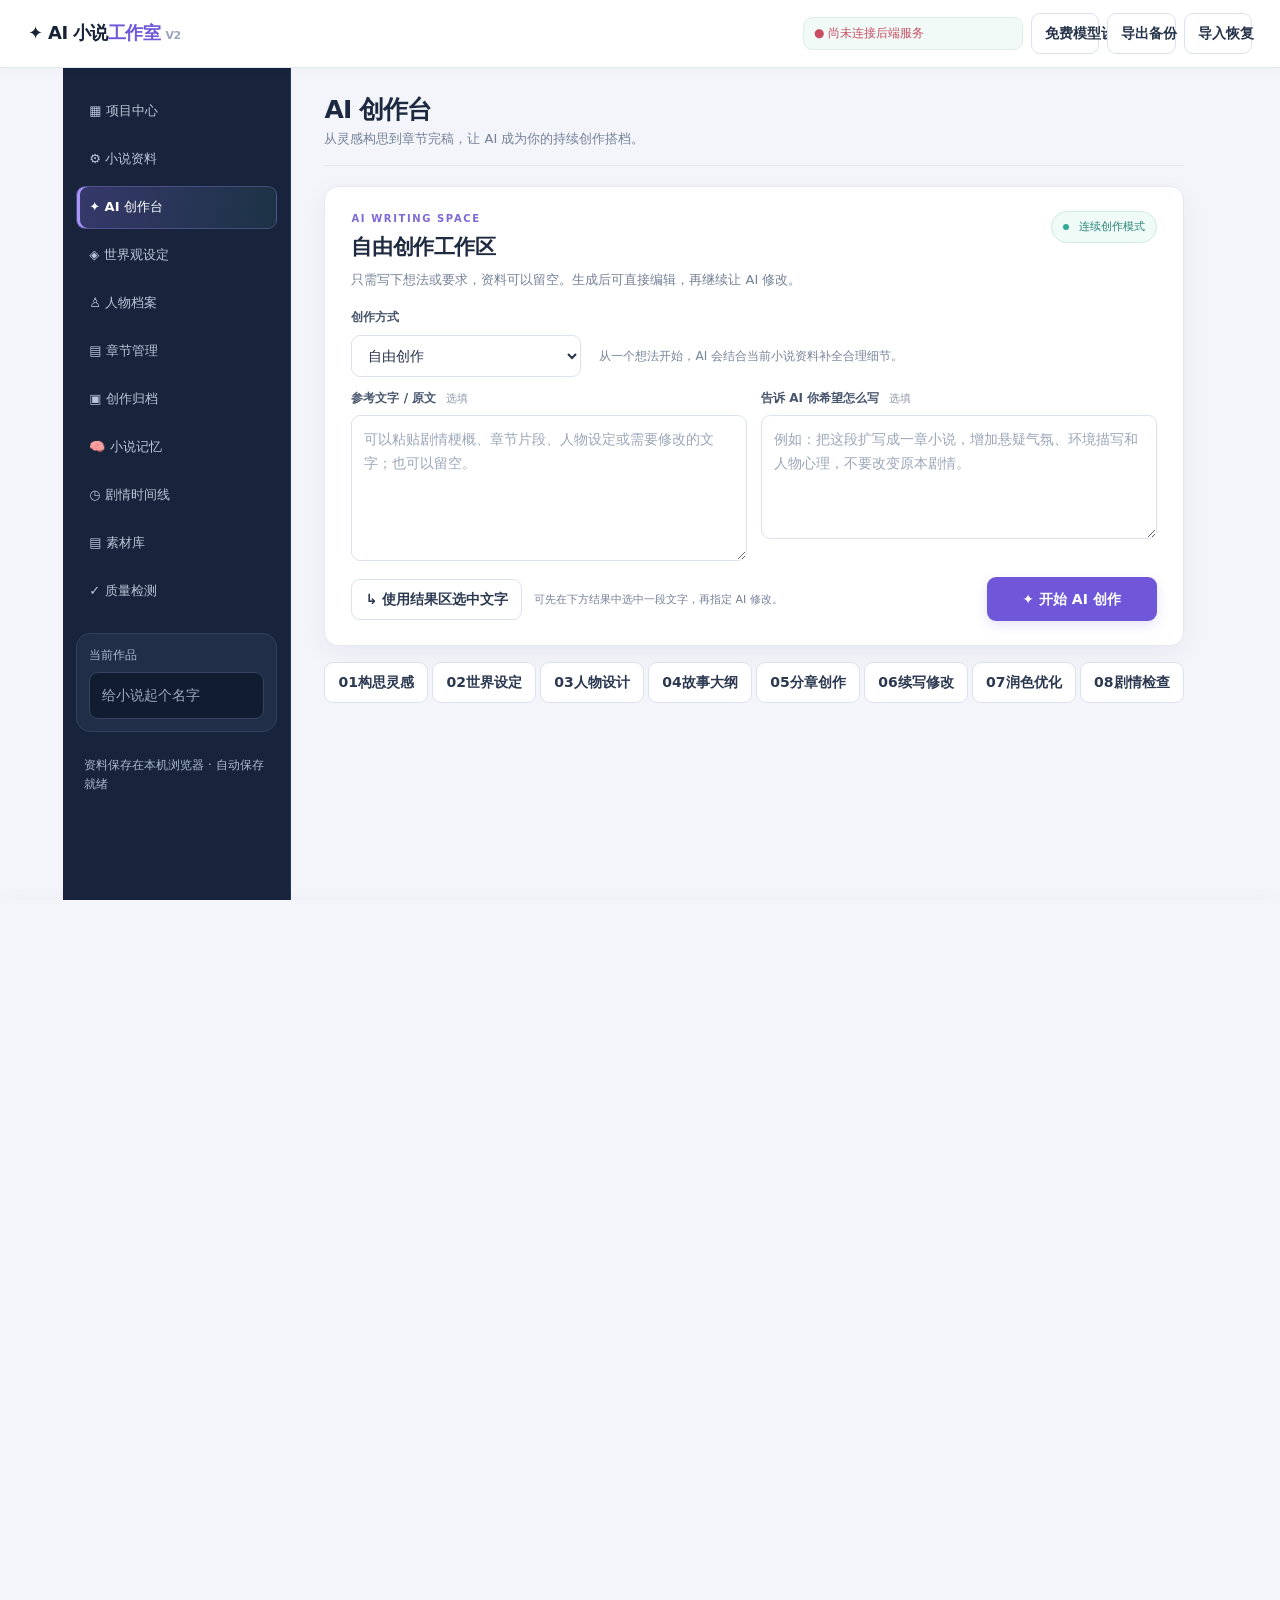
==== public/index.html @ 1f8d398a "Bind each sidebar item directly to its matching workspace page" ====
<!doctype html>
<html lang="zh-CN">
<head>
<meta charset="utf-8"><meta name="viewport" content="width=device-width,initial-scale=1">
<title>AI Novel Studio · 智能小说创作平台</title>
<style>
:root{--bg:#10131b;--panel:#191e29;--panel2:#202737;--line:#30394b;--text:#edf1f8;--muted:#9aa6ba;--accent:#9b8cff;--accent2:#6fcbba;--danger:#ff8f9b}
*{box-sizing:border-box}body{margin:0;background:var(--bg);color:var(--text);font:15px/1.6 system-ui,-apple-system,"Segoe UI",sans-serif}
button,input,textarea,select{font:inherit}button{cursor:pointer;border:1px solid var(--line);background:var(--panel2);color:var(--text);padding:9px 13px;border-radius:10px}button.primary{background:var(--accent);color:#151323;border:0;font-weight:700}button:disabled{opacity:.5;cursor:wait}
header{height:68px;display:flex;align-items:center;justify-content:space-between;padding:0 24px;border-bottom:1px solid var(--line);background:#141923;position:sticky;top:0;z-index:5}
.brand{font-weight:800;font-size:18px}.brand span{color:var(--accent)}.status{font-size:12px;color:var(--muted)}
.layout{display:grid;grid-template-columns:220px 1fr;min-height:calc(100vh - 68px)}aside{border-right:1px solid var(--line);padding:18px 12px;background:#141923}
.nav{display:flex;flex-direction:column;gap:6px}.nav button{text-align:left;background:transparent;border-color:transparent;color:var(--muted)}.nav button.active,.nav button:hover{background:var(--panel2);color:var(--text);border-color:var(--line)}
main{padding:26px;max-width:none;width:100%;margin:0}.topline{display:flex;justify-content:space-between;align-items:center;gap:14px;margin-bottom:20px}h1{font-size:25px;margin:0 0 4px}h2{font-size:17px;margin:0 0 12px}.muted{color:var(--muted)}.grid{display:grid;grid-template-columns:minmax(0,.88fr) minmax(0,1.12fr);gap:16px}.panel{background:var(--panel);border:1px solid var(--line);border-radius:16px;padding:18px;margin-bottom:16px}.field{display:flex;flex-direction:column;gap:6px;margin:10px 0}.field label{font-size:13px;color:var(--muted)}input,textarea,select{width:100%;background:#111722;border:1px solid var(--line);border-radius:10px;color:var(--text);padding:11px;outline:none}textarea{min-height:120px;resize:vertical}input:focus,textarea:focus,select:focus{border-color:var(--accent)}.picker{position:relative}.picker-trigger{width:100%;text-align:left;min-height:44px;background:#111722;border:1px solid var(--line);color:var(--text);padding:10px 12px;border-radius:10px}.picker-trigger:hover,.picker.open .picker-trigger{border-color:var(--accent)}.picker-value{display:block;white-space:nowrap;overflow:hidden;text-overflow:ellipsis;color:var(--text)}.picker-placeholder{color:#77839a}.picker-popover{position:absolute;left:0;right:0;top:calc(100% + 7px);z-index:30;background:#171d29;border:1px solid #46506a;border-radius:12px;box-shadow:0 18px 45px rgba(0,0,0,.45);padding:12px;display:none}.picker.open .picker-popover{display:block}.picker-search{margin-bottom:9px}.picker-options{max-height:220px;overflow:auto;display:grid;grid-template-columns:repeat(2,minmax(0,1fr));gap:6px}.picker-option{display:flex;align-items:center;gap:7px;padding:8px 9px;border:1px solid transparent;border-radius:8px;background:#111722;color:var(--text);cursor:pointer;font-size:13px}.picker-option:hover{border-color:var(--line);background:#202737}.picker-option input{width:auto;flex:0 0 auto;padding:0}.picker-custom{display:flex;gap:7px;margin-top:9px}.picker-custom input{min-width:0}.picker-actions{display:flex;justify-content:space-between;gap:8px;margin-top:10px}.picker-actions button{flex:1}.picker-single-note{font-size:12px;color:var(--muted);margin-top:7px}.picker-textarea{min-height:160px!important;resize:vertical}.picker-popover textarea,.picker-popover input{background:#111722}.picker.required .picker-trigger{border-color:#4b425e}@media(max-width:650px){.picker-options{grid-template-columns:1fr}}
.studio-reference{padding:13px 16px}.studio-reference h2{font-size:15px}.studio-reference .actions button{font-size:12px;padding:7px 10px}.workflow-wrap{background:linear-gradient(135deg,#1b2231,#191e29);border:1px solid var(--line);border-radius:14px;padding:13px 14px;margin:0 0 16px}.workflow-heading{display:flex;align-items:center;gap:12px;margin-bottom:10px;font-size:13px}.workflow-steps{display:grid;grid-template-columns:repeat(8,minmax(0,1fr));gap:7px}.workflow-steps button{min-width:0;display:flex;flex-direction:column;align-items:flex-start;gap:3px;text-align:left;padding:9px 10px;background:#111722;border-color:var(--line);font-size:12px}.workflow-steps button b{font-size:11px;color:var(--accent2)}.workflow-steps button span{white-space:nowrap}.workflow-steps button:hover,.workflow-steps button.active{border-color:var(--accent);background:#29253d}.workflow-steps button.active b{color:var(--accent)}@media(max-width:1050px){.workflow-steps{grid-template-columns:repeat(4,minmax(0,1fr))}}@media(max-width:520px){.workflow-steps{grid-template-columns:repeat(2,minmax(0,1fr))}.workflow-heading{align-items:flex-start;flex-direction:column;gap:2px}}.actions{display:flex;flex-wrap:wrap;gap:8px}.taskgrid{display:grid;grid-template-columns:repeat(4,minmax(0,1fr));gap:9px}.task{padding:13px;text-align:left;min-height:72px}.task strong{display:block}.task small{color:var(--muted)}.output{white-space:pre-wrap;min-height:620px;max-height:76vh;overflow:auto;background:#111722;border:1px solid var(--line);border-radius:12px;padding:16px;line-height:1.85}
.item{padding:12px;border:1px solid var(--line);border-radius:10px;margin:8px 0;background:#151b26}.item strong{display:block}.character-form{display:grid;grid-template-columns:repeat(2,minmax(0,1fr));gap:10px}.character-form .field{margin:4px 0}.character-form .wide{grid-column:1/-1}.character-actions{display:flex;gap:8px;flex-wrap:wrap;margin-top:12px}@media(max-width:650px){.character-form{grid-template-columns:1fr}.character-form .wide{grid-column:auto}}.row{display:flex;gap:10px;align-items:center}.row>*{flex:1}.hidden{display:none!important}.notice{padding:10px 12px;border-radius:10px;background:#28253a;color:#d8d1ff;font-size:13px}.error{color:var(--danger)}.chapter{min-height:300px}.collection-grid{display:grid;grid-template-columns:repeat(auto-fill,minmax(220px,1fr));gap:10px}.collection-card{cursor:pointer;transition:.15s}.collection-card:hover{border-color:var(--accent);transform:translateY(-1px)}.collection-card .card-title{font-weight:700;margin-bottom:5px}.collection-card .card-preview{color:var(--muted);font-size:12px;white-space:pre-wrap;max-height:70px;overflow:hidden}.card-actions{display:flex;gap:6px;margin-top:9px;flex-wrap:wrap}.modal-backdrop{position:fixed;inset:0;background:rgba(4,7,12,.72);display:flex;align-items:center;justify-content:center;z-index:100;padding:20px}.modal{width:min(760px,100%);max-height:90vh;overflow:auto;background:#171d29;border:1px solid #46506a;border-radius:14px;padding:18px;box-shadow:0 24px 80px rgba(0,0,0,.55)}
@media(max-width:1100px){.grid{grid-template-columns:1fr}}
@media(max-width:850px){.layout{grid-template-columns:1fr}aside{border-right:0;border-bottom:1px solid var(--line);padding:8px}.nav{flex-direction:row;overflow:auto}.nav button{white-space:nowrap}main{padding:16px}.taskgrid{grid-template-columns:repeat(2,1fr)}.grid{grid-template-columns:1fr}header{padding:0 14px}}

/* AI 创作台表单优化：核心输入常驻，选项弹出，层次更清晰 */
.task-core-field{margin:14px 0 16px}.task-core-field label{font-size:13px;color:#d5dced;font-weight:650}.task-core-field textarea{min-height:132px;line-height:1.7}.task-core-field:first-child textarea{min-height:150px}.task-core-field input{min-height:44px}.task-field-optional{color:var(--muted);font-weight:400}.task-fields-heading{font-size:13px;color:var(--muted);font-weight:650;margin:16px 0 6px;padding-top:12px;border-top:1px solid var(--line)}.custom-prompt-toggle{background:transparent;border:1px dashed #59627a;color:#c9c2ff;padding:8px 11px}.custom-prompt-wrap{margin-top:8px}.custom-prompt-wrap textarea{min-height:100px}.studio-progress{min-height:24px;margin:12px 0 0;font-size:13px}.studio-progress[data-state="error"]{color:var(--danger)}.studio-progress[data-state="success"]{color:var(--accent2)}.studio-progress[data-state="running"]{color:#d7cfff}
@media(min-width:1101px){.grid:has(#taskFields){grid-template-columns:minmax(340px,.92fr) minmax(0,1.08fr)}}

/* 窄窗口适配：避免横向溢出，保证导航、弹层和操作按钮可用 */
html,body{max-width:100%;overflow-x:hidden}
body{min-width:0}
img,video,canvas,svg{max-width:100%}
input,textarea,select,button{max-width:100%;min-width:0}
main,.layout,aside,.panel,.grid,.row,.field,.taskgrid,.workflow-wrap,.studio-reference{min-width:0;max-width:100%}
.workflow-steps button,.task,.nav button{min-width:0;max-width:100%}
.workflow-steps button span{white-space:normal;overflow-wrap:anywhere}
.output,.item,.collection-card,.notice,.muted,.panel{overflow-wrap:anywhere;word-break:break-word}
.picker-popover{max-width:calc(100vw - 24px);max-height:min(72dvh,560px);overflow-y:auto;overscroll-behavior:contain}
.picker-option,.picker-option span{min-width:0;overflow-wrap:anywhere;white-space:normal}
.picker-actions{position:sticky;bottom:-12px;z-index:2;background:#171d29;padding:10px 0 2px}
.modal-backdrop{padding:clamp(8px,2vw,20px);overflow-y:auto}
.modal{width:min(760px,calc(100vw - 16px));max-width:100%;max-height:calc(100dvh - 16px);overflow:auto;overscroll-behavior:contain}
.modal button{white-space:normal;overflow-wrap:anywhere}
.actions{min-width:0;flex-wrap:wrap}
.actions button{flex:0 1 auto;min-width:0;white-space:normal;overflow-wrap:anywhere}
#generateBtn,#clearPrompt{flex:1 1 140px}
@media(max-width:850px){
  header{height:auto;min-height:60px;padding:10px 12px;gap:8px;flex-wrap:wrap}
  header>.row{max-width:100%!important;width:100%;flex:1 1 100%;flex-wrap:wrap}
  .layout{grid-template-columns:minmax(0,1fr);min-height:0}
  aside{width:100%;padding:8px;border-right:0;border-bottom:1px solid var(--line)}
  .nav{width:100%;display:flex;flex-direction:row;flex-wrap:nowrap;overflow-x:auto;overflow-y:hidden;gap:6px;padding-bottom:5px;scrollbar-width:thin;-webkit-overflow-scrolling:touch}
  .nav button{flex:0 0 auto;white-space:nowrap}
  aside>.panel{margin-top:8px!important}
  main{width:100%;padding:clamp(10px,3vw,16px)}
  .grid{grid-template-columns:minmax(0,1fr)!important}
  .taskgrid{grid-template-columns:minmax(0,1fr)}
  .workflow-steps{grid-template-columns:repeat(2,minmax(0,1fr))}
  .character-form{grid-template-columns:minmax(0,1fr)}
  .character-form .wide{grid-column:auto}
  .row{flex-wrap:wrap}
  .row>*{flex:1 1 100%;min-width:0}
  .topline{align-items:flex-start;flex-wrap:wrap}
  .output{min-height:260px!important;max-height:55dvh!important}
  .studio-reference .row>*{flex:1 1 100%}
}
@media(max-width:520px){
  .brand{font-size:16px}
  .status{flex:1 1 100%;white-space:normal}
  h1{font-size:21px}
  .panel{padding:13px;border-radius:13px}
  .workflow-steps{grid-template-columns:minmax(0,1fr)}
  .workflow-heading{align-items:flex-start;flex-direction:column;gap:3px}
  .picker-options{grid-template-columns:minmax(0,1fr)}
  .picker.open .picker-popover{position:fixed;left:12px;right:12px;top:50%;bottom:auto;transform:translateY(-50%);width:auto;max-width:520px;max-height:78dvh;margin:0 auto;overflow-y:auto;z-index:120}
  .picker-actions{position:sticky;bottom:-12px}
  .actions{display:grid;grid-template-columns:repeat(2,minmax(0,1fr))}
  .actions button{width:100%;min-height:42px}
  #generateBtn,#clearPrompt{grid-column:span 1;min-width:0}
  .modal-backdrop{align-items:flex-start}
  .modal{padding:13px}
}
@media(max-width:360px){
  .actions{grid-template-columns:minmax(0,1fr)}
  #generateBtn,#clearPrompt{grid-column:auto}
  .workflow-steps{grid-template-columns:minmax(0,1fr)}
}


/* 本轮升级：窄屏导航、上下文选择、版本与备份 */
.mobile-nav-toggle{display:none;width:100%;text-align:left;margin-bottom:8px}
.task-entry-heading{display:flex;align-items:center;justify-content:space-between;gap:10px}.task-entry-heading h2{margin:0}.task-step{display:block;color:var(--accent2)!important;font-size:11px;margin-bottom:3px}.task{display:flex;flex-direction:column;align-items:flex-start;justify-content:center;gap:3px}.task strong{font-size:14px}.task small:not(.task-step){font-size:12px}
.context-controls{margin-top:12px}.context-controls label{display:inline-flex;align-items:center;gap:6px;margin:0 14px 8px 0;font-size:13px}.context-controls input{width:auto}.context-preview{white-space:pre-wrap;overflow-wrap:anywhere;max-height:260px;overflow:auto;background:#111722;border:1px solid var(--line);border-radius:10px;padding:12px;font:12px/1.6 inherit;color:var(--muted)}
.version-panel{border-top:1px solid var(--line);padding-top:10px;margin-top:12px}.version-panel summary{cursor:pointer;color:#d8d1ff;font-weight:650}.version-list{display:grid;gap:8px;margin-top:10px}.version-entry{display:flex;align-items:center;justify-content:space-between;gap:10px;padding:9px;background:#111722;border:1px solid var(--line);border-radius:9px}.version-entry span{font-size:12px;color:var(--muted)}.studio-actions{position:relative}.save-indicator{font-size:12px;color:var(--accent2)}
@media(max-width:850px){.mobile-nav-toggle{display:block}.nav{display:none!important}.nav.mobile-open{display:flex!important;flex-wrap:wrap;overflow:visible;padding:4px 0}.nav.mobile-open button{flex:1 1 130px;white-space:normal}.taskgrid{grid-template-columns:repeat(2,minmax(0,1fr))}.studio-actions{position:sticky;bottom:8px;z-index:20;background:rgba(25,30,41,.96);border:1px solid var(--line);padding:9px;border-radius:12px;box-shadow:0 6px 24px #0008}.context-controls label{display:flex;margin-right:0}.task-entry-heading{align-items:flex-start;flex-direction:column}}
@media(max-width:520px){.taskgrid{grid-template-columns:minmax(0,1fr)}.studio-actions{grid-template-columns:1fr 1fr}.version-entry{align-items:flex-start;flex-direction:column}.context-preview{max-height:35dvh}}
</style><link rel="stylesheet" href="/experience.css"><style id="unified-visual-v3">
/* AI Novel Studio — unified visual system v3 */
:root{
  --bg:#f3f5fa;--panel:#ffffff;--panel2:#f7f8fc;--line:#e3e7f0;
  --text:#182338;--muted:#68758c;--accent:#7057d9;--accent2:#168f83;--danger:#c84d62;
  --shadow:0 8px 28px rgba(28,42,68,.055);
}
*{box-sizing:border-box}
html,body{margin:0;min-height:100%;max-width:100%;background:var(--bg);color:var(--text);font:14px/1.6 Inter,"Segoe UI","Microsoft YaHei",system-ui,sans-serif;overflow-x:hidden}
body{background:linear-gradient(180deg,#f8f9fc 0,#f2f4f9 100%)}
button,input,textarea,select{font:inherit}
button{min-height:38px;padding:8px 13px;border:1px solid #dce2ed;border-radius:9px;background:#fff;color:#27344b;font-weight:600;cursor:pointer;transition:background .16s,border-color .16s,box-shadow .16s,transform .16s}
button:hover{background:#f6f4ff;border-color:#b9adee;transform:translateY(-1px)}
button:focus-visible,input:focus-visible,textarea:focus-visible,select:focus-visible{outline:3px solid rgba(112,87,217,.18);outline-offset:1px}
button.primary{background:#7057d9;color:#fff;border-color:#7057d9;box-shadow:0 4px 12px rgba(112,87,217,.18)}
button.primary:hover{background:#6148c8;border-color:#6148c8}
header{height:68px;min-height:68px;position:sticky;top:0;z-index:50;display:flex;align-items:center;justify-content:space-between;gap:18px;padding:0 28px;background:rgba(255,255,255,.94);backdrop-filter:blur(16px);border-bottom:1px solid #e7eaf1;box-shadow:0 2px 10px rgba(24,35,56,.025)}
.brand{font-size:18px;font-weight:800;letter-spacing:-.035em;color:#182338;white-space:nowrap}
.brand:before{width:8px;height:8px;margin-right:10px;border-radius:3px;background:linear-gradient(135deg,#8065e8,#39b9a6);box-shadow:none}
.brand span{color:#7057d9}
header>.row{display:flex;align-items:center;justify-content:flex-end;gap:8px;max-width:none!important;width:auto;min-width:0}
header .status{display:inline-flex;align-items:center;min-width:145px;max-width:240px;flex:0 1 220px;padding:7px 10px;border:1px solid #dcefe9;border-radius:9px;background:#f1faf7;color:#287c6f;font-size:12px;line-height:1.35;white-space:normal;overflow-wrap:anywhere}
header button{white-space:nowrap}
.layout{display:grid;grid-template-columns:236px minmax(0,1fr);max-width:1920px;min-height:calc(100vh - 68px);margin:0 auto}
aside{position:sticky;top:68px;align-self:start;height:calc(100vh - 68px);overflow-y:auto;padding:22px 13px;background:#172238;border-right:1px solid #27344d;color:#d8e0ef}
aside .panel{background:#202e47!important;border:1px solid #31415d!important;box-shadow:none!important;color:#e8eef9}
aside .muted,#saveStatus{color:#aab8d0!important}
aside input{background:#111c30!important;border-color:#34445f!important;color:#fff!important}
.nav{display:flex;flex-direction:column;gap:5px}
.nav button{display:flex;align-items:center;min-height:43px;width:100%;padding:10px 12px;text-align:left;border:1px solid transparent;border-radius:9px;background:transparent;color:#b9c6da;font-size:13px;font-weight:550}
.nav button:hover{transform:none;background:#22324d;border-color:#354762;color:#fff}
.nav button.active{background:linear-gradient(100deg,rgba(137,111,231,.26),rgba(74,181,164,.09));border-color:rgba(174,155,255,.25);box-shadow:inset 3px 0 #a993ff;color:#fff}
.mobile-nav-toggle{display:none}
main{width:100%;max-width:1560px;min-width:0;margin:0 auto;padding:30px clamp(20px,3vw,44px) 56px}
main>section:not(.hidden){display:block;min-height:0}
.topline{display:flex;align-items:center;justify-content:space-between;gap:18px;margin:0 0 24px;padding:0 0 18px;border-bottom:1px solid #e3e7ef}
.topline h1{margin:0 0 4px;color:#17243a;font-size:27px;font-weight:780;letter-spacing:-.045em;line-height:1.25}
.topline .muted{font-size:13px;color:#7a879c}
h2{margin:0 0 12px;color:#24324a;font-size:16px;font-weight:730;letter-spacing:-.02em}
h3{color:#26344b}
.muted{color:#758198}
.panel{min-width:0;margin:0 0 16px;padding:20px 22px;border:1px solid #e5e9f1;border-radius:14px;background:#fff;box-shadow:var(--shadow)}
.field{display:flex;flex-direction:column;gap:7px;margin:12px 0}
.field label,.field>span{color:#48566d;font-size:12px;font-weight:680}
input,textarea,select{width:100%;min-width:0;padding:11px 12px;border:1px solid #dfe4ed;border-radius:9px;background:#fff;color:#202d43;outline:none}
textarea{line-height:1.75;resize:vertical}
input::placeholder,textarea::placeholder{color:#a0aabd}
input:focus,textarea:focus,select:focus{border-color:#927fe3;box-shadow:0 0 0 3px rgba(112,87,217,.1)}
.grid{display:grid;grid-template-columns:minmax(280px,.82fr) minmax(0,1.18fr);gap:16px;align-items:start}
.row{display:flex;align-items:center;gap:10px;min-width:0}
.row>*{min-width:0}
.actions{display:flex;flex-wrap:wrap;gap:8px}
.notice{padding:12px 15px;border:1px solid #e6e0ff;border-radius:10px;background:#f7f5ff;color:#64539b;font-size:12px}
.hidden{display:none!important}

/* AI writing workspace: input first, editable output second */
#page-studio>.topline{margin-bottom:18px}
#freeStudio{padding:24px 26px;margin-bottom:16px;border:1px solid #e4defc;border-radius:16px;background:linear-gradient(115deg,#fff 0%,#faf9ff 68%,#f2fbfa 100%);box-shadow:0 8px 26px rgba(65,53,119,.06)}
.free-studio-head{display:flex;align-items:flex-start;justify-content:space-between;gap:18px}
.free-studio-head h2{margin:4px 0 5px;font-size:21px;color:#202a40}
.free-studio-head p{max-width:680px;margin:0;color:#78849a;font-size:13px}
.eyebrow{color:#8069d7;font-size:10px;font-weight:800;letter-spacing:.16em}
.live-pill{flex:0 0 auto;padding:6px 11px;border:1px solid #cfece5;border-radius:20px;background:#f0faf7;color:#278477;font-size:11px}
.live-pill i{display:inline-block;width:6px;height:6px;margin-right:6px;border-radius:50%;background:#31aa94}
.free-toolbar{display:flex;align-items:end;gap:18px;margin:18px 0 12px}
.free-toolbar .field{flex:0 0 230px;max-width:230px;margin:0}
.free-mode-hint{padding-bottom:10px;color:#78849a;font-size:12px}
.free-fields{display:grid;grid-template-columns:1fr 1fr;gap:14px}
.free-fields .field{margin:0}
.free-fields .field span{color:#48566d;font-size:12px;font-weight:680}
.free-fields .field em{margin-left:6px;color:#8c96a8;font-size:11px;font-style:normal;font-weight:400}
.free-fields textarea{min-height:124px;background:#fff}
.free-footer{display:flex;align-items:center;gap:12px;margin-top:16px}
.free-footer .muted{flex:1;font-size:11px}
.free-run{min-width:170px;min-height:44px}
.studio-reference,.context-panel,.task-entry-panel{padding:15px 18px;border-radius:12px}
.studio-reference .row,.context-panel .row{justify-content:space-between}
.studio-reference .actions{margin-top:10px!important}
.context-controls{padding-top:14px}
.context-controls label{display:inline-flex;align-items:center;gap:6px;margin:0 14px 9px 0;color:#526078;font-size:12px}
.context-controls input,.quality-checks input{width:auto}
.context-preview{max-height:240px;padding:12px;border:1px solid #e4e8f0;border-radius:9px;background:#f7f8fb;color:#65728a;white-space:pre-wrap;overflow:auto}
.advanced-task-list>summary{display:flex;align-items:center;justify-content:space-between;gap:12px;cursor:pointer;list-style:none}
.advanced-task-list>summary::-webkit-details-marker{display:none}
.advanced-task-list>summary:after{content:"展开 ＋";margin-left:auto;color:#7057d9;font-size:12px;font-weight:650}
.advanced-task-list[open]>summary:after{content:"收起 −"}
.advanced-task-list>summary h2{margin:0}
.taskgrid{display:grid;grid-template-columns:repeat(4,minmax(0,1fr));gap:9px}
.task{display:flex;flex-direction:column;align-items:flex-start;justify-content:center;gap:4px;min-height:82px;padding:12px;border:1px solid #e5e8f0;border-radius:11px;background:#fafbfe;text-align:left}
.task:hover,.task[aria-pressed="true"]{border-color:#b7a9ef;background:#f7f4ff;box-shadow:0 3px 12px rgba(112,87,217,.07);transform:translateY(-1px)}
.task-step{color:#8975d9!important;font-size:10px;letter-spacing:.04em}
.task strong{color:#2d3a52;font-size:13px}
.task small:not(.task-step){color:#8490a4;font-size:11px}
#page-studio>.grid{grid-template-columns:minmax(320px,.78fr) minmax(0,1.22fr);gap:16px;align-items:stretch}
#page-studio>.grid>.panel{height:100%;padding:20px 22px}
#page-studio>.grid>.panel>h2{margin-bottom:13px}
#page-studio #taskFields{display:grid;grid-template-columns:1fr 1fr;gap:0 12px}
#page-studio #taskFields .field:has(textarea){grid-column:1/-1}
#page-studio #taskFields .field{margin:8px 0}
html body .layout main section#page-studio div#result.output[contenteditable="true"]{min-height:470px!important;max-height:68vh!important;padding:22px 24px!important;border:1px solid #e1e6ef!important;border-radius:11px!important;background:#fff!important;color:#26344b!important;line-height:1.95!important;font-size:14px!important;box-shadow:inset 0 1px 3px rgba(24,35,56,.025)}
#page-studio #result:focus{border-color:#a99ae9!important;box-shadow:0 0 0 3px rgba(112,87,217,.08)}
#page-studio .studio-progress{min-height:24px;font-size:12px}
#page-studio .version-panel{margin-top:14px;padding-top:12px;border-top:1px solid #e9ecf2}
#page-studio .version-panel summary{color:#6251a5;font-size:12px;font-weight:680;cursor:pointer}
#page-studio .version-entry{border-color:#e6e9f0;background:#f8f9fc}
#page-studio .grid>.panel>.row{justify-content:space-between}
#page-studio .grid>.panel>.row h2{margin:0}

/* Chapter editor: compact chapter rail + generous manuscript surface */
#page-chapters>.grid{grid-template-columns:minmax(220px,.30fr) minmax(0,1fr);gap:16px;align-items:stretch}
#page-chapters>.grid>.panel{min-width:0}
#page-chapters #chapterList{display:grid;gap:8px;align-content:start}
#page-chapters #chapterList .item{margin:0;padding:12px;border:1px solid #e6eaf1;border-radius:10px;background:#fafbfe;color:#34425a;cursor:pointer}
#page-chapters #chapterList .item:hover{border-color:#b7a9ef;background:#f7f4ff}
#page-chapters #chapterTitle{height:48px;margin-bottom:8px;border:0;border-bottom:1px solid #e8ebf2;border-radius:0;background:#fff;color:#1f2d43;font-size:20px;font-weight:750}
#page-chapters .editor-toolbar{display:flex;align-items:center;gap:8px;flex-wrap:wrap;margin:4px 0 12px;color:#758198;font-size:11px}
#page-chapters .editor-toolbar #chapterWordCount{margin-right:auto;color:#7057d9;font-size:12px;font-weight:750}
#page-chapters .editor-toolbar button{min-height:32px;padding:6px 9px;font-size:11px}
#page-chapters .editor-find{display:grid;grid-template-columns:minmax(0,1fr) minmax(0,1fr) auto;gap:8px;margin:8px 0 12px}
#page-chapters .editor-find input{padding:8px 10px;font-size:12px}
#page-chapters .editor-find button{font-size:11px}
#page-chapters #chapterBody{display:block;width:100%;min-height:66vh!important;max-height:none;padding:26px 30px;border:1px solid #e6e9f0;border-radius:10px;background:#fff;color:#26344b;font-family:Georgia,"Songti SC","Noto Serif CJK SC",serif;font-size:15px;line-height:2.05;letter-spacing:.015em;box-shadow:inset 0 1px 3px rgba(24,35,56,.025)}
#page-chapters #chapterAppend{min-height:115px!important;margin-top:12px;padding:14px;background:#fafbfe}
#page-chapters .actions{margin-top:12px}
#page-chapters .actions button{font-size:12px}
#page-chapters>.grid>.panel:first-child{background:#fbfcfe}
#page-chapters>.grid>.panel:first-child h2{padding-bottom:12px;border-bottom:1px solid #e9edf3}

/* Project dashboard, lists and information pages */
.project-overview{display:grid;grid-template-columns:repeat(3,minmax(0,1fr));gap:12px;margin-bottom:16px}
.metric-card{padding:17px;border:1px solid #e5e9f1;border-radius:12px;background:#fff;box-shadow:var(--shadow)}
.metric-card strong{color:#7057d9;font-size:24px}
.metric-card span{color:#7a879b;font-size:11px}
.project-grid,.collection-grid{display:grid;grid-template-columns:repeat(auto-fill,minmax(245px,1fr));gap:12px}
.project-card,.collection-card,.item{border:1px solid #e5e9f1;border-radius:12px;background:#fff;box-shadow:var(--shadow)}
.project-card{padding:18px}
.project-card h3{margin:0 0 6px;font-size:15px}
.project-card p{color:#7a879b}
.project-card.active-project{border-color:#9d8be9;box-shadow:0 0 0 2px rgba(112,87,217,.08)}
.memory-layout{display:grid;grid-template-columns:minmax(260px,.78fr) minmax(0,1.22fr);gap:16px;align-items:start}
.record-card{border:1px solid #e6eaf1;border-radius:11px;background:#fafbfe}
.empty-state{padding:24px;border:1px dashed #dce2ed;border-radius:11px;background:#fafbfe;color:#7a879b;text-align:center}
#page-characters .character-form{gap:12px}
#page-quality .quality-intro{border-color:#dceeea;background:linear-gradient(110deg,#f1faf7,#f7f8ff)}
#page-quality #qaResult{min-height:56vh!important;background:#fff}
#page-memory .relationship-graph{background:#f8f9fc;border-color:#e5e9f1}
#page-memory .relation-node{fill:#e9e4fb;stroke:#8d79db}
#page-memory .relation-node-label{fill:#28364e}
#page-memory .relation-edge-label{fill:#287f75}
.notice,.error{overflow-wrap:anywhere}

/* Responsive behavior */
@media(max-width:1180px){
 .layout{grid-template-columns:210px minmax(0,1fr)}
 main{padding:24px 20px 42px}
 #page-studio>.grid{grid-template-columns:minmax(0,1fr)}
 #page-studio #result{min-height:340px!important;max-height:58vh!important}
 #page-chapters>.grid{grid-template-columns:minmax(0,1fr)}
 #page-chapters #chapterBody{min-height:58vh!important}
}
@media(max-width:850px){
 header{position:relative;height:auto;min-height:0;padding:12px 16px;align-items:flex-start;flex-direction:column;gap:10px}
 header>.row{width:100%;justify-content:flex-start;flex-wrap:wrap}
 header .status{flex:1 1 100%;max-width:none}
 .layout{display:grid;grid-template-columns:minmax(0,1fr);min-height:0}
 aside{position:relative;top:auto;height:auto;overflow:visible;padding:9px 12px;border-right:0;border-bottom:1px solid #dfe4ed}
 .mobile-nav-toggle{display:block;width:100%;margin-bottom:7px;background:#22314a;color:#fff;border-color:#34435e;text-align:left}
 .nav{display:none!important}
 .nav.mobile-open{display:flex!important;flex-direction:row;flex-wrap:wrap;gap:5px;overflow:visible}
 .nav.mobile-open button{flex:1 1 135px;min-height:38px}
 aside>.panel{margin-top:8px!important}
 main{padding:18px 15px 36px}
 .topline{align-items:flex-start}
 .free-fields{grid-template-columns:1fr}
 .free-toolbar{align-items:flex-start;flex-direction:column;gap:8px}
 .free-toolbar .field{width:100%;max-width:none;flex:1}
 #page-studio #taskFields{grid-template-columns:1fr}
 #page-studio #taskFields .field:has(textarea){grid-column:auto}
 .taskgrid{grid-template-columns:repeat(2,minmax(0,1fr))}
 .memory-layout{grid-template-columns:1fr}
 .relation-form{grid-template-columns:1fr 1fr}
 .project-overview{grid-template-columns:repeat(3,minmax(0,1fr))}
}
@media(max-width:560px){
 main{padding:14px 11px 28px}
 .topline{gap:10px;flex-wrap:wrap;margin-bottom:17px}
 .topline h1{font-size:23px}
 .panel{padding:15px;border-radius:12px}
 #freeStudio{padding:17px}
 .free-studio-head{flex-direction:column;gap:10px}
 .free-studio-head h2{font-size:19px}
 .free-footer{align-items:stretch;flex-direction:column}
 .free-footer button{width:100%}
 .taskgrid{grid-template-columns:1fr}
 #page-studio>.grid>.panel{padding:15px}
 #page-studio #result{min-height:300px!important;max-height:55vh!important;padding:15px!important}
 #page-chapters #chapterBody{min-height:54vh!important;padding:17px;line-height:1.9}
 #page-chapters .editor-find{grid-template-columns:1fr}
 #page-chapters .editor-toolbar{align-items:flex-start}
 #page-chapters .editor-toolbar #chapterWordCount{flex:1 1 100%}
 #page-chapters .actions{display:grid;grid-template-columns:repeat(2,minmax(0,1fr))}
 #page-chapters .actions button{width:100%;white-space:normal}
 .project-overview{grid-template-columns:1fr}
 .project-grid,.collection-grid{grid-template-columns:1fr}
 .relation-form{grid-template-columns:1fr}
 .quality-checks{grid-template-columns:1fr}
}
@media(prefers-reduced-motion:reduce){*,*:before,*:after{scroll-behavior:auto!important;transition:none!important;animation:none!important}}
html body #result{background-color:#fff!important;color:#26344b!important}
html body #chapterBody{background-color:#fff!important;color:#26344b!important}


/* Navigation workspace: keep the app shell fixed and scroll only the active page */
@media(min-width:851px){
 html,body{height:100%;min-height:0;overflow:hidden!important}
 body{height:100dvh;display:flex;flex-direction:column}
 header{flex:0 0 68px}
 .layout{height:calc(100dvh - 68px);min-height:0;flex:1 1 auto;overflow:hidden}
 aside{height:100%;min-height:0;position:relative;top:auto;overflow-y:auto;overscroll-behavior:contain}
 main{height:100%;min-height:0;overflow-y:auto;overflow-x:hidden;overscroll-behavior:contain;scroll-behavior:smooth}
}
@media(max-width:850px){
 html,body{height:auto;min-height:100%;overflow-x:hidden!important;overflow-y:auto!important}
 body{display:block;height:auto}
 .layout{height:auto;min-height:0;overflow:visible}
 aside{position:relative;height:auto;max-height:none;overflow:visible}
 main{height:auto;min-height:calc(100dvh - 180px);overflow:visible}
}
/* Never let inactive sections occupy space in the content viewport */
main>section.hidden{display:none!important}
main>section:not(.hidden){display:block!important}

/* Unified app shell and accessible writing controls */
html,body{width:100%;max-width:100%;overflow-x:hidden}
body{background:#f3f5fa!important;color:#1d2940!important}
header{position:sticky;top:0;z-index:60;background:#fff!important;color:#1d2940!important;border-bottom:1px solid #e3e8f0!important}
.layout{display:grid!important;grid-template-columns:228px minmax(0,1fr)!important;min-height:calc(100vh - 68px)!important;align-items:stretch}
aside{position:sticky;top:68px;align-self:start;height:calc(100vh - 68px);overflow-y:auto;background:#17243b!important;color:#e6edf8!important;border-right:1px solid #2a3953!important}
main{width:100%;min-width:0;max-width:1600px;margin:0 auto!important;padding:26px clamp(18px,2.6vw,40px) 52px!important;background:#f3f5fa!important}
main>section{width:100%;min-width:0}
main>section.hidden{display:none!important}
main>section:not(.hidden){display:block!important;animation:workspace-enter .16s ease-out}
@keyframes workspace-enter{from{opacity:.65;transform:translateY(3px)}to{opacity:1;transform:none}}
.topline{display:flex;align-items:center;justify-content:space-between;gap:16px;margin:0 0 20px!important;padding:0 0 15px;border-bottom:1px solid #e2e7ef}
.topline h1{color:#1c2940!important;font-size:25px!important;font-weight:780;letter-spacing:-.035em}
main .panel{background:#fff!important;color:#26344b!important;border:1px solid #e4e9f1!important;border-radius:14px!important;box-shadow:0 5px 20px rgba(28,42,68,.045)}
main .muted,main .field label{color:#758198!important}
main input,main textarea,main select,main .picker-trigger{background:#fff!important;color:#24324a!important;border:1px solid #dce3ed!important;box-shadow:none}
main input::placeholder,main textarea::placeholder{color:#9aa6b8!important}
main input:focus,main textarea:focus,main select:focus,main .picker-trigger:focus{border-color:#8f7de0!important;box-shadow:0 0 0 3px rgba(112,87,217,.1)!important}
main .output,main #result,main #chapterBody{background:#fff!important;color:#26344b!important;border:1px solid #e1e6ef!important}
main button{color:#2b3850}
main button.primary{background:#7057d9!important;color:#fff!important;border-color:#7057d9!important}
.nav button[aria-current="page"]{background:linear-gradient(100deg,rgba(137,111,231,.28),rgba(74,181,164,.1))!important;border-color:rgba(174,155,255,.25)!important;box-shadow:inset 3px 0 #a993ff!important;color:#fff!important}
@media(max-width:850px){
 .layout{grid-template-columns:minmax(0,1fr)!important}
 aside{position:relative;top:auto;height:auto;overflow:visible}
 main{padding:18px 14px 34px!important}
}
@media(max-width:560px){main{padding:14px 10px 28px!important}.topline h1{font-size:22px!important}}

</style></head>
<body>
<header><div class="brand">✦ AI 小说<span>工作室</span> <small style="font-size:11px;color:#9aa6ba">V2</small></div><div class="row" style="max-width:360px"><span id="apiStatus" class="status">正在检查 AI 服务…</span><button id="openProviderSettings" type="button">免费模型设置</button><button id="exportBtn">导出备份</button><button id="importBtn" type="button">导入恢复</button><input id="importFile" type="file" accept="application/json,.json" hidden></div></header><dialog id="providerDialog" style="width:min(560px,calc(100vw - 24px));max-height:90vh;overflow:auto;background:#171d29;color:var(--text);border:1px solid #46506a;border-radius:16px;padding:20px">
  <form id="providerForm">
    <h2>免费 AI 模型接入</h2>
    <p class="muted" style="font-size:13px">选择有免费额度的 API 服务。免费额度由服务商提供，可能限速或调整；API Key 只保存在当前浏览器标签页会话中，关闭标签页后清除。</p>
    <div class="field"><label for="freeProvider">服务商</label><select id="freeProvider"><option value="gemini">Google Gemini API（免费层）</option><option value="groq">Groq（免费层）</option><option value="openrouter">OpenRouter（免费模型）</option><option value="cloudflare">Cloudflare Workers AI（由网站部署者配置）</option></select></div>
    <div class="field" id="freeKeyField"><label for="freeApiKey">API Key</label><input id="freeApiKey" type="password" autocomplete="off" placeholder="粘贴服务商发放的 API Key"></div>
    <div class="field" id="freeModelField"><label for="freeModel">模型 ID（可选，留空使用默认免费模型）</label><input id="freeModel" placeholder="gemini-2.5-flash"></div>
    <div class="notice" id="providerHelp">Gemini 免费额度和可用模型以 Google AI Studio 账户页面为准。</div>
    <p style="font-size:12px" class="muted">获取 Key：<a href="https://aistudio.google.com/app/apikey" target="_blank" rel="noopener">Gemini AI Studio</a> · <a href="https://console.groq.com/keys" target="_blank" rel="noopener">Groq</a> · <a href="https://openrouter.ai/keys" target="_blank" rel="noopener">OpenRouter</a></p>
    <div class="actions" style="justify-content:flex-end;margin-top:16px"><button type="button" id="clearProviderSettings">清除配置</button><button type="button" id="closeProviderSettings">取消</button><button class="primary" type="submit">保存并使用</button></div>
  </form>
</dialog>

<div class="layout"><aside><button type="button" id="mobileNavToggle" class="mobile-nav-toggle" aria-expanded="false">☰ 打开导航菜单</button><div class="nav" id="nav">
<button type="button" data-page="projects" onclick="window.activateWorkspacePage('projects')">▦ 项目中心</button><button type="button" data-page="project" onclick="window.activateWorkspacePage('project')">⚙ 小说资料</button><button type="button" class="active" data-page="studio" onclick="window.activateWorkspacePage('studio')">✦ AI 创作台</button><button type="button" data-page="world" onclick="window.activateWorkspacePage('world')">◈ 世界观设定</button><button type="button" data-page="characters" onclick="window.activateWorkspacePage('characters')">♙ 人物档案</button><button type="button" data-page="chapters" onclick="window.activateWorkspacePage('chapters')">▤ 章节管理</button><button type="button" data-page="archive" onclick="window.activateWorkspacePage('archive')">▣ 创作归档</button><button type="button" data-page="memory" onclick="window.activateWorkspacePage('memory')">🧠 小说记忆</button><button type="button" data-page="timeline" onclick="window.activateWorkspacePage('timeline')">◷ 剧情时间线</button><button type="button" data-page="library" onclick="window.activateWorkspacePage('library')">▤ 素材库</button><button type="button" data-page="quality" onclick="window.activateWorkspacePage('quality')">✓ 质量检测</button>
</div><div class="panel" style="margin-top:20px;padding:12px"><div class="muted" style="font-size:12px">当前作品</div><input id="bookTitle" placeholder="给小说起个名字" style="margin-top:7px"></div><div class="muted" id="saveStatus" style="font-size:12px;padding:8px">资料保存在本机浏览器 · 自动保存就绪</div></aside>
<main>
<section id="page-studio">
<div class="topline"><div><h1>AI 创作台</h1><div class="muted">从灵感构思到章节完稿，让 AI 成为你的持续创作搭档。</div></div></div>
<div class="free-studio panel" id="freeStudio">
  <div class="free-studio-head">
    <div><div class="eyebrow">AI WRITING SPACE</div><h2>自由创作工作区</h2><p class="muted">只需写下想法或要求，资料可以留空。生成后可直接编辑，再继续让 AI 修改。</p></div>
    <span class="live-pill"><i></i> 连续创作模式</span>
  </div>
  <div class="free-toolbar">
    <label class="field"><span>创作方式</span><select id="freeMode"><option value="自由创作">自由创作</option><option value="扩写">扩写</option><option value="续写">续写</option><option value="重写">重写</option><option value="润色">润色</option><option value="缩写">缩写</option><option value="自定义">自定义要求</option></select></label>
    <div class="free-mode-hint" id="freeModeHint">从一个想法开始，AI 会结合当前小说资料补全合理细节。</div>
  </div>
  <div class="free-fields">
    <label class="field"><span>参考文字 / 原文 <em>选填</em></span><textarea id="freeReference" rows="5" placeholder="可以粘贴剧情梗概、章节片段、人物设定或需要修改的文字；也可以留空。"></textarea></label>
    <label class="field"><span>告诉 AI 你希望怎么写 <em>选填</em></span><textarea id="freeInstruction" rows="4" placeholder="例如：把这段扩写成一章小说，增加悬疑气氛、环境描写和人物心理，不要改变原本剧情。"></textarea></label>
  </div>
  <div class="free-footer">
    <button type="button" id="useSelectedText">↳ 使用结果区选中文字</button>
    <span class="muted" id="freeSelectionStatus">可先在下方结果中选中一段文字，再指定 AI 修改。</span>
    <button type="button" class="primary free-run" id="runFreeWrite">✦ 开始 AI 创作</button>
  </div>
</div>

<button type="button" data-workflow-task="灵感生成"><b>01</b><span>构思灵感</span></button>
<button type="button" data-workflow-task="世界观设定"><b>02</b><span>世界设定</span></button>
<button type="button" data-workflow-task="人物设定"><b>03</b><span>人物设计</span></button>
<button type="button" data-workflow-task="故事大纲"><b>04</b><span>故事大纲</span></button>
<button type="button" data-workflow-task="章节创作"><b>05</b><span>分章创作</span></button>
<button type="button" data-workflow-task="续写"><b>06</b><span>续写修改</span></button>
<button type="button" data-workflow-task="润色改写"><b>07</b><span>润色优化</span></button>
<button type="button" data-workflow-task="剧情审查"><b>08</b><span>剧情检查</span></button>
</div></div>
<div class="studio-reference panel"><div class="row"><div><h2 style="margin:0">写作资料速览</h2><small class="muted">创作时随时查看已保存设定，不必离开创作台</small></div><span class="muted" style="font-size:12px">自动带入 AI 上下文</span></div><div class="actions" style="margin-top:10px"><button type="button" id="quickSynopsis">小说资料 / 大纲</button><button type="button" id="quickWorld">世界观资料</button><button type="button" id="quickPeople">人物档案</button><button type="button" id="quickChapters">最近章节</button></div></div>
<div class="panel context-panel"><div class="row"><div><h2 style="margin:0">本次 AI 上下文</h2><small class="muted">生成前选择要带入的资料，避免引用不相关或过时内容。</small></div><button type="button" id="toggleContextPreview">展开预览</button></div><div id="contextControls" class="context-controls hidden"><label><input type="checkbox" data-context="synopsis" checked> 小说简介 / 大纲</label><label><input type="checkbox" data-context="world" checked> 世界观设定</label><label><input type="checkbox" data-context="characters" checked> 人物档案</label><label><input type="checkbox" data-context="chapters" checked> 最近章节</label><label><input type="checkbox" data-context="notes" checked> 时间线、伏笔及补充资料</label><label><input type="checkbox" data-context="memory" checked> 小说记忆库</label><label><input type="checkbox" data-context="timeline" checked> 剧情时间线</label><label><input type="checkbox" data-context="materials"> 素材库</label><pre id="contextPreview" class="context-preview"></pre></div></div><div class="panel task-entry-panel"><details class="advanced-task-list"><summary class="task-entry-heading"><h2>更多专业任务</h2><span class="muted">八项专业任务 · 点击展开</span></summary><div class="taskgrid" id="tasks">
<button class="task" data-task="灵感生成"><small class="task-step">01 · 构思</small><strong>💡 灵感生成</strong><small>从一句话扩展故事</small></button>
<button class="task" data-task="世界观设定"><small class="task-step">02 · 架构</small><strong>🌌 世界观设定</strong><small>规则、地理、历史</small></button>
<button class="task" data-task="人物设定"><small class="task-step">03 · 角色</small><strong>♙ 人物设定</strong><small>背景、动机、弧光</small></button>
<button class="task" data-task="故事大纲"><small class="task-step">04 · 规划</small><strong>🧭 故事大纲</strong><small>搭建主线与章节结构</small></button>
<button class="task" data-task="章节创作"><small class="task-step">05 · 创作</small><strong>✍️ 章节创作</strong><small>生成完整小说正文</small></button>
<button class="task" data-task="续写"><small class="task-step">06 · 延展</small><strong>⤴️ 智能续写</strong><small>承接已有章节继续写</small></button>
<button class="task" data-task="润色改写"><small class="task-step">07 · 优化</small><strong>✧ 润色改写</strong><small>优化文风与节奏</small></button>
<button class="task" data-task="剧情审查"><small class="task-step">08 · 校验</small><strong>🔎 剧情审查</strong><small>查找伏笔与逻辑问题</small></button>
</div></div>
<div class="grid"><div class="panel"><h2>创作要求</h2><div class="muted" id="draftStatus" style="font-size:12px;margin:-5px 0 8px">当前任务草稿自动保存</div><div class="field"><label>当前创作任务</label><input id="taskName" value="灵感生成" readonly aria-readonly="true" title="由上方所选任务自动决定"></div><div id="taskFields"></div><button type="button" id="toggleCustomPrompt" class="custom-prompt-toggle">＋ 自定义要求（选填）</button><div id="customPromptWrap" class="field custom-prompt-wrap hidden"><label for="prompt">自定义要求</label><textarea id="prompt" placeholder="补充风格、限制条件或其他特别要求；不填写也可以生成。"></textarea></div><div class="actions studio-actions" style="margin-top:16px"><button class="primary" id="generateBtn">✦ 立即生成</button><button id="clearPrompt">清空当前任务输入</button></div><p class="muted studio-progress" id="progress" data-state="idle">资料均可选填。写下创作方向即可开始，AI 会结合已有小说设定补全。</p></div>
<div class="panel"><div class="row"><h2>AI 生成结果</h2><button id="copyBtn" style="flex:0 0 auto">复制结果</button></div><div id="result" class="output" contenteditable="true" role="textbox" aria-label="AI生成结果，可直接编辑" aria-multiline="true" spellcheck="true" style="min-height:420px;max-height:70vh;overflow:auto;white-space:pre-wrap;outline:none;cursor:text" data-placeholder="AI生成内容会显示在这里。你可以直接点击文本修改、补充或删除内容，再确认保存。">生成内容会显示在这里。你可以直接点击这里修改、补充或删除内容。</div><p class="muted" style="font-size:12px">提示：生成结果可直接编辑。保存、复制或作为下一轮上下文时，都会使用你修改后的内容。</p><details class="version-panel"><summary>版本历史（自动保留生成版本）</summary><div id="versionList" class="version-list"><span class="muted">还没有历史版本。</span></div></details><div class="actions" style="margin-top:12px"><button id="saveChapter" class="primary">确认保存到对应资料库</button><button id="replacePrompt">将结果作为下一轮上下文</button></div></div></div>
<div class="notice">提示：AI 会优先参考“小说资料”中填写的设定。长篇创作建议按大纲分章生成，并把已确定的剧情摘要放入上下文，保持连续性。</div>
</section>
<section id="page-chapters" class="hidden"><div class="topline"><div><h1>章节管理</h1><div class="muted">编辑、保存和管理小说正文。</div></div><button class="primary" id="newChapter">＋ 新建章节</button></div><div class="grid"><div class="panel"><h2>章节列表</h2><div id="chapterList"></div></div><div class="panel"><h2>章节编辑器</h2><input id="chapterTitle" placeholder="章节标题"><div class="editor-toolbar"><span id="chapterWordCount">0 字</span><span id="chapterSaveState" class="muted">编辑器已就绪</span><button type="button" id="focusEditor">沉浸写作</button><button type="button" id="exportCurrentChapter">导出本章 TXT</button><button type="button" id="exportAllChapters">导出全书 TXT</button></div><div class="editor-find"><input id="chapterFind" placeholder="查找文字"><input id="chapterReplace" placeholder="替换为"><button type="button" id="replaceChapterText">替换全部</button></div><textarea id="chapterBody" class="chapter" placeholder="在这里写作，或从 AI 创作台保存生成内容。"></textarea><textarea id="chapterAppend" style="min-height:120px;margin-top:10px" placeholder="追加内容：可以自己写，也可以点击“AI生成追加”自动生成；生成后可修改，再追加到本章。"></textarea><div class="actions"><button class="primary" id="saveChapterEdit">保存章节</button><button id="appendChapter">追加到本章</button><button id="aiAppendChapter" class="primary">AI生成追加</button><button id="deleteChapter">删除章节</button><button id="sendChapter">发送到 AI 创作台</button></div></div></div></section>
<section id="page-characters" class="hidden"><div class="topline"><div><h1>人物档案</h1><div class="muted">一次填写完整人物资料，保存后 AI 创作会自动参考。</div></div><button class="primary" id="addCharacter">＋ 添加人物</button></div>
<div class="panel hidden" id="characterFormPanel"><h2 id="characterFormTitle">新增人物</h2><form id="characterForm"><div class="character-form">
<div class="field"><label for="charName">人物姓名 *</label><input id="charName" name="name" required placeholder="例如：林凡"></div>
<div class="field"><label for="charAge">年龄</label><input id="charAge" name="age" placeholder="例如：17岁"></div>
<div class="field"><label for="charGender">性别</label><input id="charGender" name="gender" placeholder="例如：男"></div>
<div class="field"><label for="charRole">身份 / 职业</label><input id="charRole" name="role" placeholder="例如：被家族放逐的少年"></div>
<div class="field wide"><label for="charAppearance">外貌特征</label><textarea id="charAppearance" name="appearance" placeholder="身高、发色、衣着、显著特征等" style="min-height:75px"></textarea></div>
<div class="field wide"><label for="charPersonality">性格特点</label><textarea id="charPersonality" name="personality" placeholder="性格、优点、缺点、习惯、说话方式等" style="min-height:75px"></textarea></div>
<div class="field wide"><label for="charBackground">身世 / 背景故事</label><textarea id="charBackground" name="background" placeholder="出身、经历、重要过往等" style="min-height:85px"></textarea></div>
<div class="field wide"><label for="charAbility">能力 / 特长</label><textarea id="charAbility" name="ability" placeholder="特殊能力、技能、限制或弱点" style="min-height:75px"></textarea></div>
<div class="field wide"><label for="charGoal">目标 / 动机</label><textarea id="charGoal" name="goal" placeholder="最想得到什么？为什么？" style="min-height:75px"></textarea></div>
<div class="field wide"><label for="charSecret">秘密 / 隐藏信息</label><textarea id="charSecret" name="secret" placeholder="不为人知的秘密、隐瞒的真相等" style="min-height:75px"></textarea></div>
<div class="field wide"><label for="charRelations">人物关系</label><textarea id="charRelations" name="relations" placeholder="与主角、家人、朋友、敌人的关系" style="min-height:75px"></textarea></div>
<div class="field wide"><label for="charArc">成长路线 / 人物弧光</label><textarea id="charArc" name="arc" placeholder="人物从故事开始到结尾会发生什么变化" style="min-height:85px"></textarea></div>
</div><div class="character-actions"><button class="primary" type="submit">保存人物</button><button type="button" id="cancelCharacter">取消</button></div><p class="muted" style="font-size:12px;margin-bottom:0">带 * 的姓名必填，其余资料可按需要填写。所有信息一次提交。</p></form></div>
<div class="panel"><h2>人物列表</h2><div id="characterList"></div></div></section>
<section id="page-world" class="hidden"><div class="topline"><div><h1>世界观设定</h1><div class="muted">可保存多个世界观条目。点击条目弹出查看、编辑或继续补充。</div></div><button class="primary" id="addWorld">＋ 新建世界观</button></div><div class="panel"><div id="worldList"></div></div><div class="panel hidden" id="worldFormPanel"><h2 id="worldFormTitle">新建世界观</h2><div class="field"><label>标题</label><input id="worldTitle" placeholder="例如：力量体系、帝国历史、北境地图"></div><div class="field"><label>内容</label><textarea id="worldText" style="min-height:300px" placeholder="写下世界规则、时代背景、地理、力量体系、势力关系、历史事件等。"></textarea></div><div class="actions"><button class="primary" id="saveWorld">保存世界观</button><button id="cancelWorld">取消</button></div></div></section>
<section id="page-projects" class="hidden">
<div class="topline"><div><h1>小说项目中心</h1><div class="muted">每本小说独立管理，切换项目不会混淆章节、人物和设定。</div></div><button class="primary" id="createNovelProject">＋ 新建小说</button></div>
<div class="project-overview" id="projectOverview"></div><div class="project-grid" id="novelProjectList"></div>
</section>
<section id="page-project" class="hidden"><div class="topline"><div><h1>小说资料</h1><div class="muted">把既有资料整理在这里，AI 创作时会自动带入。</div></div></div><div class="panel"><div class="field"><label>小说简介 / 核心设定</label><textarea id="synopsis" style="min-height:180px" placeholder="题材、主题、核心冲突、主角目标、故事终点……"></textarea></div><div class="field"><label>人物关系、势力地图、伏笔清单、剧情摘要等补充资料</label><textarea id="notes" style="min-height:260px" placeholder="把你已有的设定、人物关系、时间线、伏笔记录在这里。"></textarea></div><button class="primary" id="saveProject">保存小说资料</button></div><div class="notice">原有 WorkBuddy 分享链接暂时不会自动读取内容。请把分享页面中的资料复制到对应栏目，后续可继续扩展导入功能。</div></section>
<section id="page-memory" class="hidden">
<div class="topline"><div><h1>小说记忆库</h1><div class="muted">整理不可遗忘的设定、人物状态、关系、伏笔与创作约束；可选择带入 AI 上下文。</div></div></div>
<div class="memory-layout">
<div class="panel"><h2>添加记忆条目</h2><div class="field"><label for="memoryType">记忆类别</label><select id="memoryType"><option>人物状态</option><option>人物关系</option><option>世界规则</option><option>剧情事实</option><option>伏笔</option><option>创作约束</option><option>其他</option></select></div><div class="field"><label for="memoryTitle">标题</label><input id="memoryTitle" placeholder="例如：主角右手受伤，短期内无法使用剑"></div><div class="field"><label for="memoryContent">详细内容</label><textarea id="memoryContent" rows="5" placeholder="写下需要 AI 长期遵守的事实、状态或规则。"></textarea></div><button class="primary" id="saveMemory">保存到记忆库</button></div>
<div class="panel"><div class="panel-heading"><h2>已保存的小说记忆</h2><span class="muted" id="memoryCount">0 条</span></div><div id="memoryList"></div></div>
</div>
<div class="panel relation-panel"><div class="panel-heading"><h2>人物关系图</h2><span class="muted">从人物档案生成关系网络</span></div><div class="relation-form"><select id="relationFrom" aria-label="关系人物一"></select><select id="relationType" aria-label="关系类型"><option>朋友</option><option>敌对</option><option>亲属</option><option>恋人</option><option>师徒</option><option>上下级</option><option>盟友</option><option>其他</option></select><select id="relationTo" aria-label="关系人物二"></select><input id="relationNote" placeholder="关系补充说明（选填）"><button class="primary" id="saveRelationship">添加关系</button></div><div id="relationshipGraph" class="relationship-graph"></div><div id="relationshipList" class="relationship-list"></div></div>
</section>
<section id="page-timeline" class="hidden">
<div class="topline"><div><h1>剧情时间线</h1><div class="muted">按故事发生顺序记录关键事件，帮助检查时间先后和人物状态变化。</div></div></div>
<div class="memory-layout"><div class="panel"><h2>添加剧情事件</h2><div class="field"><label for="eventDate">故事时间 / 顺序</label><input id="eventDate" placeholder="例如：帝历 302 年春，或第 12 天"></div><div class="field"><label for="eventTitle">事件名称</label><input id="eventTitle" placeholder="例如：主角第一次进入北境"></div><div class="field"><label for="eventContent">事件详情</label><textarea id="eventContent" rows="4" placeholder="参与人物、地点、结果、对后续剧情的影响。"></textarea></div><button class="primary" id="saveTimelineEvent">添加事件</button></div><div class="panel"><div class="panel-heading"><h2>故事事件</h2><span class="muted" id="timelineCount">0 个事件</span></div><div id="timelineList"></div></div></div>
</section>
<section id="page-library" class="hidden">
<div class="topline"><div><h1>小说素材库</h1><div class="muted">收藏灵感、对白、地点、参考资料和情节素材，写作时随时调用。</div></div></div>
<div class="memory-layout"><div class="panel"><h2>添加素材</h2><div class="field"><label for="materialCategory">素材分类</label><select id="materialCategory"><option>灵感</option><option>人物</option><option>地点</option><option>情节</option><option>对白</option><option>描写</option><option>参考资料</option><option>其他</option></select></div><div class="field"><label for="materialTitle">素材名称</label><input id="materialTitle" placeholder="例如：雾中废弃车站"></div><div class="field"><label for="materialContent">素材内容</label><textarea id="materialContent" rows="5" placeholder="记录可复用的内容、链接说明或灵感。"></textarea></div><div class="field"><label for="materialTags">标签（逗号分隔）</label><input id="materialTags" placeholder="悬疑、场景、开篇"></div><button class="primary" id="saveMaterial">保存素材</button></div><div class="panel"><div class="panel-heading"><h2>我的素材</h2><span class="muted" id="materialCount">0 条</span></div><input id="materialSearch" placeholder="搜索名称、分类、内容或标签"><div id="materialList"></div></div></div>
</section>
<section id="page-quality" class="hidden">
<div class="topline"><div><h1>小说质量检测</h1><div class="muted">让 AI 检查剧情逻辑、人物一致性、时间线、世界观和文字质量，并给出可执行的修改建议。</div></div></div>
<div class="panel quality-intro"><div class="eyebrow">STORY QUALITY REVIEW</div><h2>让整本小说经得起推敲</h2><p class="muted">可粘贴指定章节，也可以留空，自动使用当前项目的小说资料与章节正文。AI 只提供审查报告，不会擅自修改原文。</p></div>
<div class="memory-layout"><div class="panel"><h2>选择检测项目</h2><div class="quality-checks"><label><input type="checkbox" value="剧情逻辑与因果" checked> 剧情逻辑与因果</label><label><input type="checkbox" value="人物性格与状态一致性" checked> 人物一致性</label><label><input type="checkbox" value="时间线与事件顺序" checked> 时间线</label><label><input type="checkbox" value="世界观规则一致性" checked> 世界观规则</label><label><input type="checkbox" value="伏笔埋设与回收"> 伏笔管理</label><label><input type="checkbox" value="文字质量与节奏" checked> 文字质量与节奏</label></div><div class="field"><label for="qaInput">指定审查内容（选填）</label><textarea id="qaInput" rows="10" placeholder="留空则自动检查当前项目已有的小说资料和章节；也可以粘贴需要审查的正文。"></textarea></div><button class="primary" id="runQualityCheck">✦ 开始 AI 质量检测</button><div class="muted" id="qaStatus" style="font-size:12px;margin-top:10px">检测结果仅供参考，所有修改由你决定。</div></div>
<div class="panel"><div class="panel-heading"><h2>检测报告</h2><button id="saveQualityReport">保存到创作归档</button></div><textarea id="qaResult" rows="22" placeholder="AI 检测报告会显示在这里，你可以直接修改后再保存。" style="min-height:420px;line-height:1.8"></textarea></div></div>
</section>
<section id="page-archive" class="hidden"><div class="topline"><div><h1>创作归档</h1><div class="muted">集中查看 AI 生成的灵感、润色稿和剧情审查记录。人物、世界观、章节和大纲会进入各自专属栏目。</div></div></div><div class="panel"><div id="archiveList"></div></div></section>
</main></div>
<script>
const $=id=>document.getElementById(id);
const defaultData={title:"",synopsis:"",notes:"",world:"",worldEntries:[],chapters:[],characters:[],archive:[]};
let data={...defaultData};
try{
 const saved=JSON.parse(localStorage.getItem("novelStudioV2")||"null");
 if(saved&&typeof saved==="object")data={...defaultData,...saved};
 else{
  const projects=JSON.parse(localStorage.getItem("novelStudioV2Projects")||"{}");
  const first=Object.values(projects)[0];
  if(first)data={...defaultData,...first};
 }
}catch{}
data.archive=Array.isArray(data.archive)?data.archive:[];data.characters=Array.isArray(data.characters)?data.characters:[];data.chapters=Array.isArray(data.chapters)?data.chapters:[];data.worldEntries=Array.isArray(data.worldEntries)?data.worldEntries:(data.world?[{id:"w0",title:"世界观总设定",content:data.world}]:[]);
let activeChapter=null,lastResult="",currentTask="灵感生成",generationSeq=0;const taskJobs={};
let versionHistory={};try{versionHistory=JSON.parse(localStorage.getItem("novelStudioV2Versions")||"{}")||{};}catch{versionHistory={};}
function versionKey(){return (data.title||"未命名作品")+"::"+currentTask;}
function saveResultVersion(content,source="AI生成"){if(!String(content||"").trim())return;const key=versionKey();const list=versionHistory[key]||(versionHistory[key]=[]);const last=list[list.length-1];if(last&&last.content===content)return;list.push({id:"v-"+Date.now(),content,source,createdAt:new Date().toLocaleString()});if(list.length>30)list.splice(0,list.length-30);try{localStorage.setItem("novelStudioV2Versions",JSON.stringify(versionHistory));}catch{}renderVersions();}
function renderVersions(){const box=$("versionList");if(!box)return;const list=versionHistory[versionKey()]||[];box.innerHTML="";if(!list.length){box.textContent="还没有历史版本。";return;}[...list].reverse().forEach(v=>{const row=document.createElement("div");row.className="version-entry";const meta=document.createElement("span");meta.textContent=v.createdAt+" · "+v.source+" · "+v.content.length+" 字";const btn=document.createElement("button");btn.type="button";btn.textContent="恢复到结果区";btn.onclick=()=>{if(!confirm("将此版本载入结果编辑区？不会覆盖已保存的章节或资料。"))return;$("result").textContent=v.content;syncEditedResult();};row.append(meta,btn);box.appendChild(row);});}

function persist(){try{localStorage.setItem("novelStudioV2",JSON.stringify(data));const st=$("saveStatus");if(st)st.textContent="资料已自动保存到本机浏览器 · "+new Date().toLocaleTimeString();}catch(e){const st=$("saveStatus");if(st)st.textContent="本机存储空间不足，请立即导出备份。";}}

function load(){$("bookTitle").value=data.title||"";$("synopsis").value=data.synopsis||"";$("notes").value=data.notes||"";renderChapters();renderCharacters();renderWorld();renderArchive();setupStudioQuickRefs();}
function contextParts(){const people=data.characters.map(c=>`${c.name||"未命名人物"}：${c.info||Object.entries(c).filter(([k,v])=>k!=="name"&&v).map(([k,v])=>`${k}：${v}`).join("；")}`).join("\n")||"暂无";return {synopsis:"作品简介 / 大纲：\n"+(data.synopsis||"暂无"),world:"世界观设定：\n"+(data.worldEntries?.map(w=>w.title+"："+w.content).join("\n")||data.world||"暂无"),characters:"人物档案：\n"+people,chapters:"最近章节：\n"+(data.chapters.slice(-3).map(c=>c.title+"\n"+c.body.slice(0,2500)).join("\n\n")||"暂无"),notes:"时间线、伏笔及补充资料：\n"+(data.notes||"暂无")};}
function contextText(){const parts=contextParts();const selected=[...document.querySelectorAll("[data-context]:checked")].map(x=>x.dataset.context);return "作品名："+(data.title||"未命名")+"\n"+selected.map(k=>parts[k]).join("\n\n");}
function refreshContextPreview(){const el=$("contextPreview");if(!el)return;el.textContent=contextText();}
function renderChapters(){const box=$("chapterList");box.innerHTML="";if(!data.chapters.length){box.innerHTML='<p class="muted">还没有章节，点击“新建章节”或从 AI 创作台保存。</p>';return;}data.chapters.forEach((c,i)=>{const el=document.createElement("div");el.className="item";el.innerHTML=`<strong>${i+1}. ${esc(c.title)}</strong><span class="muted">${c.body.length} 字</span>`;el.onclick=()=>{activeChapter=i;$("chapterTitle").value=c.title;$("chapterBody").value=c.body;$("chapterAppend").value="";};box.appendChild(el);});}
function renderCharacters(){const box=$("characterList");box.innerHTML="";if(!data.characters.length){box.innerHTML='<p class="muted">暂无人物档案，点击右上角“添加人物”创建。</p>';return;}const grid=document.createElement("div");grid.className="collection-grid";data.characters.forEach((c,i)=>{const el=document.createElement("div");el.className="item collection-card";const details=c.info||Object.entries(c).filter(([k,v])=>k!=="name"&&v).map(([k,v])=>k+"："+v).join("\n");el.title="点击查看此人物";el.innerHTML=`<div class="card-title">${esc(c.name)}</div><div class="card-preview">${esc((details||"尚未填写详细资料").slice(0,120))}</div><div class="card-actions"><button type="button" class="viewChar">点击查看</button><button type="button" class="editChar">编辑</button><button type="button" class="deleteChar">删除</button></div>`;el.onclick=e=>{if(e.target.tagName!=="BUTTON")showCollectionModal("人物档案："+c.name,details||"暂无详细资料")};el.querySelector(".viewChar").onclick=()=>showCollectionModal("人物档案："+c.name,details||"暂无详细资料");el.querySelector(".editChar").onclick=()=>openCharacterForm(i);el.querySelector(".deleteChar").onclick=()=>{if(confirm(`确定删除人物“${c.name}”？`)){data.characters.splice(i,1);persist();renderCharacters();}};grid.appendChild(el);});box.appendChild(grid);}
function renderWorld(){const box=$("worldList");if(!box)return;box.innerHTML="";if(!data.worldEntries.length){box.innerHTML='<p class="muted">暂无世界观条目，点击“新建世界观”。</p>';return;}const grid=document.createElement("div");grid.className="collection-grid";data.worldEntries.forEach((w,i)=>{const el=document.createElement("div");el.className="item collection-card";el.title="点击查看此世界观";el.innerHTML=`<div class="card-title">${esc(w.title||"未命名世界观")}</div><div class="card-preview">${esc((w.content||"暂无内容").slice(0,120))}</div><div class="card-actions"><button type="button" class="viewWorld">点击查看</button><button type="button" class="editWorld">编辑</button><button type="button" class="deleteWorld">删除</button></div>`;el.onclick=e=>{if(e.target.tagName!=="BUTTON")showCollectionModal("世界观："+(w.title||"未命名"),w.content||"暂无内容")};el.querySelector(".viewWorld").onclick=()=>showCollectionModal("世界观："+(w.title||"未命名"),w.content||"暂无内容");el.querySelector(".editWorld").onclick=()=>openWorldForm(i);el.querySelector(".deleteWorld").onclick=()=>{if(confirm("确定删除这个世界观条目？")){data.worldEntries.splice(i,1);persist();renderWorld();}};grid.appendChild(el);});box.appendChild(grid);}
function setupStudioQuickRefs(){
 const bind=(id,fn)=>{const el=$(id);if(el)el.onclick=fn;};
 bind("quickSynopsis",()=>showCollectionModal("小说资料 / 故事大纲", "作品："+(data.title||"未命名")+
 "\n\n简介 / 大纲：\n"+(data.synopsis||"暂无")+
 "\n\n补充资料：\n"+(data.notes||"暂无")));
 bind("quickWorld",()=>showCollectionModal("世界观资料",data.worldEntries?.map(w=>"【"+w.title+"】\n"+w.content).join("\n\n")||data.world||"暂无世界观资料"));
 bind("quickPeople",()=>showCollectionModal("人物档案",data.characters.map(p=>"【"+(p.name||"未命名人物")+"】\n"+(p.info||Object.entries(p).filter(([k,v])=>k!=="name"&&v).map(([k,v])=>k+"："+v).join("\n"))).join("\n\n")||"暂无人物档案"));
 bind("quickChapters",()=>showCollectionModal("最近章节",data.chapters.slice(-3).map((ch,i)=>"【"+ch.title+"】\n"+ch.body.slice(0,2200)).join("\n\n")||"暂无章节"));
}
function showCollectionModal(title,content){const back=document.createElement("div");back.className="modal-backdrop";back.innerHTML=`<div class="modal"><h2>${esc(title)}</h2><div style="white-space:pre-wrap;line-height:1.8">${esc(content)}</div><div class="actions" style="margin-top:14px"><button class="primary">关闭</button></div></div>`;back.querySelector("button").onclick=()=>back.remove();back.onclick=e=>{if(e.target===back)back.remove();};document.body.appendChild(back);}
function openWorldForm(index=null){const w=index===null?{}:data.worldEntries[index];$("worldFormPanel").classList.remove("hidden");$("worldFormTitle").textContent=index===null?"新建世界观":"编辑世界观";$("worldTitle").value=w.title||"";$("worldText").value=w.content||"";$("worldFormPanel").dataset.index=index===null?"":String(index);$("worldTitle").focus();}

function renderArchive(){const box=$("archiveList");if(!box)return;box.innerHTML="";if(!data.archive.length){box.innerHTML='<p class="muted">暂时没有通用归档。灵感、润色稿和剧情审查结果确认保存后会出现在这里。</p>';return;}[...data.archive].reverse().forEach((a,revIndex)=>{const i=data.archive.length-1-revIndex;const el=document.createElement("div");el.className="item";el.innerHTML=`<div class="row"><div><strong>${esc(a.title||a.category||"创作记录")}</strong><span class="muted">${esc(a.category||"归档")} · ${esc(a.createdAt||"")}</span></div><div class="actions" style="justify-content:flex-end"><button type="button" class="viewArchive">查看</button><button type="button" class="deleteArchive">删除</button></div></div><div class="archiveBody hidden" style="white-space:pre-wrap;margin-top:10px">${esc(a.content||"")}</div>`;el.querySelector(".viewArchive").onclick=()=>el.querySelector(".archiveBody").classList.toggle("hidden");el.querySelector(".deleteArchive").onclick=()=>{if(confirm("确定删除这条归档记录？")){data.archive.splice(i,1);persist();renderArchive();}};box.appendChild(el);});}
function archiveRecord(category,title,content){data.archive.push({category,title,content,createdAt:new Date().toLocaleString()});}
function resultTitle(fallback){const first=(lastResult||"").split(/\r?\n/).map(x=>x.replace(/^#+\s*/,"").replace(/[【】*_]/g,"").trim()).find(x=>x.length>1);return (first||fallback).slice(0,70);}
function appendText(oldText,addition){return oldText?oldText+"\n\n"+addition:addition;}
function esc(s){return String(s||"").replace(/[&<>"']/g,c=>({"&":"&amp;","<":"&lt;",">":"&gt;",'"':"&quot;","'":"&#39;"}[c]));}
$("bookTitle").onchange=()=>{data.title=$("bookTitle").value;persist();};
function activateWorkspacePage(page,options={}) {
 const target=$("page-"+page);
 if(!target){console.error("页面不存在：",page);return false;}
 document.querySelectorAll(".nav button[data-page]").forEach(button=>{
  const active=button.dataset.page===page;
  button.classList.toggle("active",active);
  if(active)button.setAttribute("aria-current","page");else button.removeAttribute("aria-current");
 });
 document.querySelectorAll("main section[id^='page-']").forEach(section=>{
  const visible=section===target;
  section.classList.toggle("hidden",!visible);
  // Inline display is authoritative: it prevents older page handlers or
  // stale hidden classes from blanking the entire work area.
  section.style.setProperty("display",visible?"block":"none","important");
 });
 if(page==="world")renderWorld();
 if(page==="characters")renderCharacters();
 if(page==="chapters")renderChapters();
 if(page==="archive")renderArchive();
 if(page==="projects"&&typeof renderProjects==="function")renderProjects();
 if(page==="memory"&&typeof renderMemory==="function")renderMemory();
 if(page==="timeline"&&typeof renderTimeline==="function")renderTimeline();
 if(page==="library"&&typeof renderMaterials==="function")renderMaterials();
 if(page==="quality"&&typeof renderQuality==="function")renderQuality();
 $("nav").classList.remove("mobile-open");
 $("mobileNavToggle").setAttribute("aria-expanded","false");
 $("mobileNavToggle").textContent="☰ 打开导航菜单";
 if(options.scroll!==false){const content=document.querySelector("main");if(content)content.scrollTo({top:0,behavior:"instant"});window.scrollTo({top:0,behavior:"instant"});}
 return true;
}
window.activateWorkspacePage=activateWorkspacePage;
// Use one delegated handler for every sidebar item. Capture the click before
// legacy/module listeners can alter visibility; the active section is the sole
// visible page and the main pane owns scrolling.
document.addEventListener("click",event=>{
 const button=event.target.closest("#nav button[data-page]");
 if(!button)return;
 event.preventDefault();
 activateWorkspacePage(button.dataset.page);
},true);
document.addEventListener("DOMContentLoaded",()=>{
 const initial=document.querySelector(".nav button.active[data-page]")?.dataset.page||"studio";
 activateWorkspacePage(initial,{scroll:false});
});
$("mobileNavToggle").onclick=()=>{const open=$("nav").classList.toggle("mobile-open");$("mobileNavToggle").setAttribute("aria-expanded",String(open));$("mobileNavToggle").textContent=open?"✕ 收起导航菜单":"☰ 打开导航菜单";};
$("toggleContextPreview").onclick=()=>{const box=$("contextControls");box.classList.toggle("hidden");$("toggleContextPreview").textContent=box.classList.contains("hidden")?"展开预览":"收起预览";refreshContextPreview();};
document.querySelectorAll("[data-context]").forEach(x=>x.addEventListener("change",refreshContextPreview));
const taskFields={
"灵感生成":[
["seed","一句话创意 / 灵感种子","textarea","例如：一个失去记忆的守夜人，每晚都收到来自未来的信件"],
["genre","题材与类型","choice","玄幻|东方玄幻|高武|仙侠|修仙|武侠|都市|都市异能|现代言情|古代言情|豪门总裁|校园青春|悬疑|推理|刑侦|惊悚|恐怖|科幻|末日|赛博朋克|历史|架空历史|穿越|重生|系统流|无限流|游戏异界|西方奇幻|轻小说|现实题材"],
["hook","希望突出什么吸引点","choice","爽点密集|反转不断|悬念拉满|情感张力|极致虐心|甜宠治愈|复仇逆袭|身份反转|扮猪吃虎|智斗博弈|升级成长|热血战斗|群像刻画|世界探索|烧脑解谜|强设定|脑洞新奇|轻松搞笑|黑暗压抑|电影感画面"],
["tone","整体基调（可选）","choice","热血燃向|轻松幽默|温馨治愈|悬疑烧脑|黑暗严肃|史诗宏大|浪漫唯美|现实沉稳|荒诞讽刺|紧张刺激"]],
"故事大纲":[
["premise","故事核心梗概","textarea","主角是谁？想要什么？最大的阻碍是什么？"],
["structure","结构方式","choice","三幕式|起承转合|五幕式|英雄之旅|升级流|复仇流|悬疑解谜|单元剧|群像多线|双线叙事|倒叙结构|环形结构|公路冒险|副本闯关"],
["ending","结局方向","choice","圆满大团圆|开放式|悲剧|反转结局|成长型结局|留有悬念|阶段性胜利|牺牲式结局|暂不确定"],
["pace","整体节奏（可选）","choice","快节奏高密度|张弛有度|慢热铺垫|层层递进|前期悬疑后期爆发|单元故事推进"],
["volume","篇幅规划（可选）","choice","短篇|中篇|长篇|超长篇|多卷系列"]],
"章节创作":[
["chapterNo","章节序号与标题","text","例如：第 1 章·雨夜来客"],
["chapterGoal","本章剧情目标","textarea","本章要发生什么？推动哪条主线？"],
["beats","关键情节点","textarea","按顺序写出本章必须出现的事件、冲突或转折"],
["chapterType","章节重点（可选）","choice","开篇引入|日常铺垫|人物出场|冲突爆发|战斗对决|感情推进|线索发现|悬念揭晓|剧情反转|高潮章节|过渡章节|收尾钩子"],
["pov","叙事视角（可选）","choice","第三人称有限视角|第三人称全知视角|第一人称|多视角切换|主角单视角"],
["endingHook","章末效果（可选）","choice","强悬念|意外反转|危机降临|情感爆发|重要发现|留下谜团|自然收束"]],
"续写":[
["sourceText","需要续写的原文（选填）","textarea","粘贴章节末尾或需要接续的正文"],
["continuity","续写要求","textarea","人物状态、视角、情绪和未完成事件"],
["direction","后续剧情方向","choice","自然推进|制造冲突|埋下伏笔|出现反转|危机升级|揭开部分真相|人物关系推进|战斗升级|情感升温|暂不指定"],
["pov","叙事视角（可选）","choice","沿用原文视角|第一人称|第三人称有限视角|第三人称全知视角|多视角切换"],
["pace","续写节奏（可选）","choice","紧接上文快节奏|张弛有度|慢节奏细腻描写|逐步升温|快速进入冲突"]],
"人物设定":[
["personName","人物姓名 / 暂定名","text","例如：沈夜"],
["personRole","身份与故事定位","choice","主角|男主角|女主角|反派|最终反派|导师|师父|盟友|伙伴|宿敌|竞争对手|配角|关键配角|群像人物|神秘人"],
["personSeed","人物初始构想","textarea","身世、性格、能力、缺陷、欲望、秘密、关系和成长变化"],
["personType","人物性格类型（可选）","choice","冷静理智|外冷内热|温柔坚定|腹黑狡猾|阳光开朗|毒舌傲娇|沉默寡言|疯批偏执|正直热血|玩世不恭|敏感细腻|野心勃勃|表面懦弱内心坚韧"],
["arc","人物成长方向（可选）","choice","弱者成长为强者|黑化复仇|救赎自我|从自私到担当|从理想到幻灭|寻找身份真相|学会信任|守护与牺牲|保持初心"]],
"世界观设定":[
["worldType","世界类型 / 时代背景","choice","架空王朝|东方玄幻|仙侠修真|武侠江湖|高武世界|现代都市|都市异能|末日废土|星际文明|赛博朋克|西方奇幻|蒸汽朋克|克苏鲁世界|校园现实|历史架空"],
["worldScope","本次设定范围","choice","整体世界|地理与区域|力量 / 技术体系|历史与时间线|社会制度|势力与组织|种族与文明|宗教与信仰|经济与资源|文化与习俗|法律与秩序"],
["worldSeed","已有设定与限制","textarea","写明必须遵守的规则、已有设定及不能改变的内容"],
["powerSystem","力量体系（可选）","choice","修仙境界|武道境界|魔法体系|异能等级|科技树|基因进化|游戏等级|无超自然力量|尚未确定"],
["worldMood","世界氛围（可选）","choice","宏大史诗|黑暗残酷|仙气飘渺|市井江湖|末日压抑|科技未来|神秘诡谲|轻松日常"]],
"润色改写":[
["sourceText","需要润色 / 改写的原文（选填）","textarea","粘贴要处理的正文"],
["polishGoal","修改目标","choice","基础语言润色|增强画面感|强化情绪感染力|优化节奏|精简冗余|深度改写|增强人物对话|增强环境描写|提升文学性|增强爽感|增强悬疑感|改善逻辑衔接|降低 AI 味|保持原风格微调"],
["keepRules","必须保留的内容","textarea","人物设定、剧情事实、叙述视角、专有名词等"],
["style","目标文风（可选）","choice","简洁有力|细腻唯美|电影感|热血燃向|幽默风趣|冷峻克制|悬疑压迫|古风典雅|口语自然|史诗厚重|现实主义|轻小说风"]],
"剧情审查":[
["reviewText","需要审查的剧情 / 正文（选填）","textarea","粘贴待审查章节、剧情梗概或大纲"],
["reviewScope","审查重点","choice","全面审查|因果逻辑|人物动机|人物行为一致性|时间线|空间与距离|世界观一致性|力量体系漏洞|伏笔与线索|信息差与误会|情节节奏|冲突合理性|情感发展|设定前后矛盾|读者爽点与吸引力"],
["reviewRules","已确定且不可违反的设定","textarea","列出人物已知信息、世界规则、时间地点和前文事实"],
["severity","问题严重程度（可选）","choice","只指出严重硬伤|严重与中等问题|全面检查（含细节）"],
["feedback","审查风格（可选）","choice","严格编辑|客观中立|温和建议|商业网文标准|逻辑优先|读者体验优先"]]
};
let taskDrafts={};try{taskDrafts=JSON.parse(localStorage.getItem("novelStudioV2TaskDrafts")||"{}")||{};}catch{taskDrafts={};}
function renderTaskFields(task){
 const host=$("taskFields");host.innerHTML="";
 const fields=taskFields[task]||[];
 const saved=taskDrafts[task]||{};
 const requiredKeys=[];
 const choiceFields=[];
 fields.forEach(([key,label,type,placeholder])=>{
  const required=requiredKeys.includes(key);
  if(type==="choice"){
   choiceFields.push([key,label,placeholder]);
   return;
  }
  const wrap=document.createElement("div");wrap.className="field task-core-field";wrap.dataset.fieldKey=key;
  const lab=document.createElement("label");lab.textContent=label+(required?" *":(label.includes("可选")||label.includes("选填")?"":"（选填）"));wrap.appendChild(lab);
  const editor=type==="textarea"?document.createElement("textarea"):document.createElement("input");
  if(type==="textarea"){editor.rows=key==="seed"||key==="premise"||key==="chapterGoal"||key==="personSeed"||key==="worldSeed"?5:4;}
  else editor.type="text";
  editor.placeholder=placeholder||"点击填写";
  editor.value=saved[key]||"";
  editor.dataset.fieldKey=key;
  editor.setAttribute("aria-label",label);
  if(required)editor.setAttribute("aria-required","true");
  editor.oninput=()=>{saved[key]=editor.value;taskDrafts[task]=saved;try{localStorage.setItem("novelStudioV2TaskDrafts",JSON.stringify(taskDrafts));$("draftStatus").textContent="草稿已自动保存 · "+new Date().toLocaleTimeString();$("saveStatus").textContent="任务草稿已保存到本机浏览器";}catch{$("draftStatus").textContent="自动保存失败，请导出备份。";}};
  wrap.appendChild(editor);host.appendChild(wrap);
 });
 if(choiceFields.length){
  const heading=document.createElement("div");heading.className="task-fields-heading";heading.textContent="更多选项（全部选填，可弹出选择或手动填写）";host.appendChild(heading);
 }
 choiceFields.forEach(([key,label,optionsText])=>{
  const wrap=document.createElement("div");wrap.className="field picker";wrap.dataset.fieldKey=key;
  const lab=document.createElement("label");lab.textContent=label+"（选填）";wrap.appendChild(lab);
  const trigger=document.createElement("button");trigger.type="button";trigger.className="picker-trigger";
  const valueSpan=document.createElement("span");valueSpan.className="picker-value";trigger.appendChild(valueSpan);wrap.appendChild(trigger);
  const pop=document.createElement("div");pop.className="picker-popover";
  const closeOthers=()=>document.querySelectorAll("#taskFields .picker.open").forEach(x=>{if(x!==wrap)x.classList.remove("open");});
  trigger.onclick=e=>{e.stopPropagation();closeOthers();wrap.classList.toggle("open");};
  const setValue=v=>{saved[key]=v;taskDrafts[task]=saved;try{localStorage.setItem("novelStudioV2TaskDrafts",JSON.stringify(taskDrafts));}catch{};valueSpan.textContent=v||"选择选项（也可自定义）";valueSpan.className=v?"picker-value":"picker-value picker-placeholder";};
  const selected=()=>String(saved[key]||"").split("、").map(x=>x.trim()).filter(Boolean);
  const options=optionsText.split("|").filter(Boolean);
  const search=document.createElement("input");search.className="picker-search";search.placeholder="搜索热门选项…";pop.appendChild(search);
  const optBox=document.createElement("div");optBox.className="picker-options";
  options.forEach(v=>{
   const row=document.createElement("label");row.className="picker-option";row.dataset.option=v;
   const cb=document.createElement("input");cb.type="checkbox";cb.value=v;cb.checked=selected().includes(v);
   const text=document.createElement("span");text.textContent=v;row.append(cb,text);optBox.appendChild(row);
   cb.onchange=()=>{const vals=[...optBox.querySelectorAll('input[type="checkbox"]:checked')].map(x=>x.value);setValue(vals.join("、"));};
  });
  pop.appendChild(optBox);
  search.oninput=()=>{const q=search.value.trim().toLowerCase();optBox.querySelectorAll(".picker-option").forEach(x=>x.style.display=(!q||x.dataset.option.toLowerCase().includes(q))?"flex":"none");};
  const custom=document.createElement("div");custom.className="picker-custom";
  const customInput=document.createElement("input");customInput.placeholder="输入自定义内容，回车添加";
  const add=document.createElement("button");add.type="button";add.textContent="添加";
  const addCustom=()=>{const v=customInput.value.trim();if(!v)return;const vals=selected();if(!vals.includes(v))vals.push(v);setValue(vals.join("、"));customInput.value="";};
  add.onclick=addCustom;customInput.onkeydown=e=>{if(e.key==="Enter"){e.preventDefault();addCustom();}};
  custom.append(customInput,add);pop.appendChild(custom);
  const actions=document.createElement("div");actions.className="picker-actions";
  const clear=document.createElement("button");clear.type="button";clear.textContent="清空选择";clear.onclick=()=>{optBox.querySelectorAll('input[type="checkbox"]').forEach(x=>x.checked=false);setValue("");};
  const done=document.createElement("button");done.type="button";done.className="primary";done.textContent="完成";done.onclick=()=>wrap.classList.remove("open");
  actions.append(clear,done);pop.appendChild(actions);
  const note=document.createElement("div");note.className="picker-single-note";note.textContent="可多选热门选项，也可输入自定义内容；不需要的可以留空。";pop.appendChild(note);
  setValue(saved[key]||"");wrap.appendChild(pop);host.appendChild(wrap);
 });
}
document.addEventListener("click",e=>{if(!e.target.closest("#taskFields .picker"))document.querySelectorAll("#taskFields .picker.open").forEach(x=>x.classList.remove("open"));});
function taskInputText(task){const vals={...(taskDrafts[task]||{})};delete vals._custom;document.querySelectorAll("#taskFields [data-field-key]").forEach(el=>{const key=el.dataset.fieldKey;if(key)vals[key]=String(vals[key]??"").trim();});taskDrafts[task]=vals;try{localStorage.setItem("novelStudioV2TaskDrafts",JSON.stringify(taskDrafts));}catch{}return Object.entries(vals).map(([k,v])=>v?k+"："+v:"").filter(Boolean).join("\n");}
function taskInstruction(task){
 return {
 "灵感生成":"你是创意策划。请提供至少5个彼此有明显差异的故事灵感，每个包含核心设定、主角目标、主要冲突、独特卖点和可持续发展的悬念。不要直接写章节正文。",
 "故事大纲":"你是长篇小说总编剧。输出作品定位、主题、核心冲突、主线与支线、主要人物弧光、分卷/分幕结构、关键转折、高潮和结局。按可执行的章节规划组织，不要写成正文。",
 "章节创作":"你是职业小说作家。依据本章目标和情节点写出完整章节正文，重视场景、动作、对话、冲突和章末钩子。不要输出大纲或分析。",
 "续写":"你是原作者的续写助手。必须从提供的原文最后一句之后自然接续，不得重复原文，不得擅自改变人物、视角、事实和既定设定，直接输出续写正文。",
 "人物设定":"你是角色设计师。输出结构化人物档案：姓名、身份、外貌、性格优缺点、背景、能力及限制、核心欲望、恐惧、秘密、人际关系、说话方式、人物弧光。资料不足处可提出合理方案并标注待确认。",
 "世界观设定":"你是世界观架构师。按所选范围输出结构化设定，说明规则、边界、运行机制、历史来源、社会影响及与剧情的关联；检查与已有设定是否冲突，不擅自覆盖已确认规则。",
 "润色改写":"你是资深文学编辑。按指定目标处理原文，保留剧情事实、人物关系、叙述视角和专有名词。先给出改写后的完整文本，再简要列出主要修改点；不要续写新剧情。",
 "剧情审查":"你是严谨的小说逻辑编辑。只审查所提供的内容，按严重程度列出问题位置、问题类型、具体原因、对剧情的影响和可执行修复方案；分别检查因果、人物动机、信息差、时间线、世界规则和伏笔回收。没有证据的问题不要臆测，不要把审查写成故事大纲。"
 }[task]||"严格执行指定任务。";
}
function saveCurrentTaskDraft(){taskDrafts[currentTask]=taskDrafts[currentTask]||{};taskDrafts[currentTask]._custom=$("prompt").value;try{localStorage.setItem("novelStudioV2TaskDrafts",JSON.stringify(taskDrafts));$("draftStatus").textContent="草稿已自动保存 · "+new Date().toLocaleTimeString();}catch{$("draftStatus").textContent="自动保存失败，请导出备份。";}}
$("prompt").addEventListener("input",saveCurrentTaskDraft);
$("toggleCustomPrompt").onclick=()=>{const wrap=$("customPromptWrap");const opening=wrap.classList.contains("hidden");wrap.classList.toggle("hidden");$("toggleCustomPrompt").textContent=opening?"− 收起自定义要求":"＋ 自定义要求（选填）";if(opening)$("prompt").focus();};
document.querySelectorAll(".task").forEach(b=>b.onclick=()=>{
 saveCurrentTaskDraft();
 currentTask=b.dataset.task;$("taskName").value=currentTask;renderTaskFields(currentTask);
 $("prompt").value=(taskDrafts[currentTask]||{})._custom||"";
 $("customPromptWrap").classList.toggle("hidden",!$("prompt").value);
 $("toggleCustomPrompt").textContent=$("prompt").value?"− 收起自定义要求":"＋ 自定义要求（选填）";
 $("saveChapter").textContent=(currentTask==="章节创作"||currentTask==="续写")?"确认保存为新章节":"确认保存到对应资料库";
 lastResult=taskJobs[currentTask]?.result||"";renderVersions();refreshContextPreview();const running=taskJobs[currentTask]?.status==="running";$("generateBtn").disabled=running;$("generateBtn").textContent=running?"后台生成中…":"✦ 立即生成";
 $("result").textContent=lastResult||("已切换到【"+currentTask+"】专属工作区。请填写核心内容后生成。");
 $("progress").textContent=running?"该任务正在生成，请稍候。":"填写当前任务的核心内容后，即可开始生成；其他选项均可留空。";$("progress").dataset.state=running?"running":"idle";
 document.querySelectorAll(".task").forEach(x=>{x.style.borderColor=x===b?"var(--accent)":"var(--line)";x.setAttribute("aria-pressed",x===b?"true":"false");});
});
document.querySelectorAll("[data-workflow-task]").forEach(b=>b.onclick=()=>{
 const task=b.dataset.workflowTask;
 const taskButton=document.querySelector('.task[data-task="'+task+'"]');
 if(taskButton)taskButton.click();
 document.querySelectorAll("[data-workflow-task]").forEach(x=>x.classList.toggle("active",x===b));
});
document.querySelectorAll(".task").forEach(b=>b.addEventListener("click",()=>{
 document.querySelectorAll("[data-workflow-task]").forEach(x=>x.classList.toggle("active",x.dataset.workflowTask===b.dataset.task));
}));
const FREE_PROVIDER_DEFAULTS={gemini:"gemini-2.5-flash",groq:"openai/gpt-oss-120b",openrouter:"openrouter/free"};
const FREE_PROVIDER_HELP={
 gemini:"Gemini API 有免费层；具体模型、每日请求量和数据使用条款以 AI Studio 为准。",
 groq:"Groq 提供按模型区分的免费速率限制；额度耗尽后请稍后重试或切换服务商。",
 openrouter:"仅选择模型 ID 以 :free 结尾的免费模型；openrouter/free 会自动路由到可用免费模型。",
 cloudflare:"使用网站部署者配置的 Cloudflare Workers AI，无需填写个人 API Key。"
};
function readProviderConfig(){try{return JSON.parse(sessionStorage.getItem("novelStudioFreeProvider")||"null");}catch{return null;}}
function updateProviderDialog(){
 const p=$("freeProvider").value,local=p!=="cloudflare";
 $("freeKeyField").classList.toggle("hidden",!local);$("freeModelField").classList.toggle("hidden",!local);
 $("providerHelp").textContent=FREE_PROVIDER_HELP[p]||"";
 const cfg=readProviderConfig();$("freeApiKey").value=cfg?.provider===p?(cfg.apiKey||""):"";
 $("freeModel").value=cfg?.provider===p?(cfg.model||""):(FREE_PROVIDER_DEFAULTS[p]||"");
}
$("openProviderSettings").onclick=()=>{$("freeProvider").value=readProviderConfig()?.provider||"gemini";updateProviderDialog();$("providerDialog").showModal();};
$("freeProvider").onchange=updateProviderDialog;
$("closeProviderSettings").onclick=()=> $("providerDialog").close();
$("clearProviderSettings").onclick=()=>{sessionStorage.removeItem("novelStudioFreeProvider");$("freeApiKey").value="";$("freeModel").value="";$("providerDialog").close();$("apiStatus").textContent="已清除个人免费模型配置";};
$("providerForm").onsubmit=e=>{
 e.preventDefault();const provider=$("freeProvider").value;
 if(provider==="cloudflare"){sessionStorage.setItem("novelStudioFreeProvider",JSON.stringify({provider}));}
 else {const apiKey=$("freeApiKey").value.trim();if(apiKey.length<8){alert("请先填写有效的 API Key。");return;}
 const model=$("freeModel").value.trim();if(provider==="openrouter"&&model&&model!=="openrouter/free"&&!model.endsWith(":free")){alert("OpenRouter 请填写免费模型 ID（通常以 :free 结尾），或留空使用自动免费路由。");return;}
 sessionStorage.setItem("novelStudioFreeProvider",JSON.stringify({provider,apiKey,model}));}
 $("providerDialog").close();$("apiStatus").textContent="已选择免费模型："+provider;$("apiStatus").style.color="var(--accent2)";
};
$("generateBtn").onclick=async()=>{
 const taskAtStart=currentTask;const prompt=$("prompt").value.trim();const specific=taskInputText(taskAtStart);
 // All task fields are optional; the task instruction and existing novel context provide a useful starting point.
 const seq=++generationSeq,btn=$("generateBtn");taskJobs[taskAtStart]={status:"running",result:"",seq};btn.disabled=true;btn.textContent="正在生成…";$("progress").textContent="正在生成【"+taskAtStart+"】。请稍候，生成期间可以切换其他任务。";$("progress").dataset.state="running";$("result").textContent="AI 正在执行【"+taskAtStart+"】，请稍候…";
 const fullPrompt="【任务类型】"+taskAtStart+"\n【任务专属要求】\n"+taskInstruction(taskAtStart)+"\n\n【专属输入】\n"+specific+"\n\n【补充要求】"+prompt+"\n\n只执行当前任务，不得改做其他任务。";
 try{
  const r=await fetch("/api/generate",{method:"POST",headers:{"Content-Type":"application/json"},body:JSON.stringify({task:taskAtStart,prompt:fullPrompt,context:contextText(),...(readProviderConfig()||{})})});
  let j;try{j=await r.json();}catch{throw new Error("服务器返回内容无法识别（HTTP "+r.status+"），请稍后重试。");}
  if(!r.ok)throw new Error(j.error||("服务器请求失败（HTTP "+r.status+"）"));
  if(taskJobs[taskAtStart]?.seq===seq){
   taskJobs[taskAtStart]={status:"done",result:j.text||"",seq};saveResultVersion(j.text||"","AI生成");
   if(taskAtStart===currentTask){lastResult=j.text||"";$("result").textContent=lastResult||"接口已响应，但没有返回正文，请检查模型响应。";$("progress").textContent="【"+taskAtStart+"】生成完成，请检查结果，满意后再确认保存。";$("progress").dataset.state="success";}
  }
 }catch(e){
  const raw=String(e&&e.message||e);
  const friendly=/Failed to fetch|NetworkError|Load failed/i.test(raw)?"网页没有成功收到生成接口的响应（网络请求失败）。请确认当前网页是最新部署版本，并检查网络后重试。":raw;
  if(taskJobs[taskAtStart]?.seq===seq){
   taskJobs[taskAtStart]={status:"error",result:"",error:friendly,seq};
   if(taskAtStart===currentTask){$("result").textContent="生成失败："+friendly;$("progress").textContent="本次生成未完成；你的输入和其他任务草稿不会被清除。";$("progress").dataset.state="error";}
  }
 }finally{
  if(taskAtStart===currentTask&&taskJobs[taskAtStart]?.seq===seq){btn.disabled=false;btn.textContent="✦ 立即生成";}
 }
};
$("result").addEventListener("input",()=>{lastResult=$("result").innerText??$("result").textContent;const job=taskJobs[currentTask]||{};taskJobs[currentTask]={...job,result:lastResult};});$("result").addEventListener("blur",()=>{const edited=$("result").innerText??$("result").textContent;if(edited.trim())saveResultVersion(edited,"手动编辑");});
function syncEditedResult(){lastResult=$("result").innerText??$("result").textContent;const job=taskJobs[currentTask]||{};taskJobs[currentTask]={...job,result:lastResult};return lastResult;}
$("copyBtn").onclick=()=>{const edited=syncEditedResult();if(edited)navigator.clipboard.writeText(edited);};
$("saveChapter").onclick=()=>{syncEditedResult();if(!lastResult.trim())return alert("当前没有可保存的生成结果");const title=resultTitle(currentTask);let destination="创作归档";if(currentTask==="章节创作"||currentTask==="续写"){data.chapters.push({title:`第${data.chapters.length+1}章 · ${title}`,body:lastResult});renderChapters();destination="章节管理";}else if(currentTask==="人物设定"){const nameMatch=lastResult.match(/(?:姓名|人物姓名|角色名)\s*[：:]\s*([^\n，,。]+)/);const name=(nameMatch&&nameMatch[1].trim())||title||`AI人物${data.characters.length+1}`;data.characters.push({name,role:"AI生成档案",info:lastResult});renderCharacters();destination="人物档案";}else if(currentTask==="世界观设定"){data.worldEntries.push({id:"w-"+Date.now(),title:resultTitle("AI世界观设定"),content:lastResult});data.world=data.worldEntries.map(w=>w.title+"："+w.content).join("\n\n");destination="世界观设定";renderWorld();}else if(currentTask==="故事大纲"){data.synopsis=appendText(data.synopsis,lastResult);$("synopsis").value=data.synopsis;destination="小说资料（核心设定/大纲）";}else if(currentTask==="灵感生成"){archiveRecord("灵感生成",title,lastResult);renderArchive();destination="创作归档";}else if(currentTask==="润色改写"){archiveRecord("润色改写",title,lastResult);renderArchive();destination="创作归档";}else if(currentTask==="剧情审查"){archiveRecord("剧情审查",title,lastResult);renderArchive();destination="创作归档";}else{archiveRecord(currentTask,title,lastResult);renderArchive();}persist();alert(`已确认保存到：${destination}`);};
$("replacePrompt").onclick=()=>{if(!lastResult)return alert("当前没有生成结果");const key=currentTask==="续写"?"sourceText":currentTask==="润色改写"?"sourceText":currentTask==="剧情审查"?"reviewText":currentTask==="人物设定"?"personSeed":currentTask==="世界观设定"?"worldSeed":currentTask==="故事大纲"?"premise":currentTask==="章节创作"?"chapterGoal":"seed";taskDrafts[currentTask]=taskDrafts[currentTask]||{};taskDrafts[currentTask][key]=lastResult;try{localStorage.setItem("novelStudioV2TaskDrafts",JSON.stringify(taskDrafts));}catch{}renderTaskFields(currentTask);alert("已放入当前任务对应输入框。");};
$("clearPrompt").onclick=()=>{if(!confirm("只清空当前任务的输入和自定义要求，其他任务及小说资料不会改变。确定继续？"))return;taskDrafts[currentTask]={};try{localStorage.setItem("novelStudioV2TaskDrafts",JSON.stringify(taskDrafts));}catch{}$("prompt").value="";$("customPromptWrap").classList.add("hidden");$("toggleCustomPrompt").textContent="＋ 自定义要求（选填）";renderTaskFields(currentTask);$("progress").textContent="当前任务输入已清空，其他任务和已保存的小说资料均保留。";$("progress").dataset.state="idle";};
$("newChapter").onclick=()=>{activeChapter=null;$("chapterTitle").value=`第${data.chapters.length+1}章`;$("chapterBody").value="";$("chapterAppend").value="";};
$("saveChapterEdit").onclick=()=>{const c={title:$("chapterTitle").value||"未命名章节",body:$("chapterBody").value};if(activeChapter===null)data.chapters.push(c);else data.chapters[activeChapter]=c;persist();renderChapters();alert("章节已保存");};$("appendChapter").onclick=()=>{if(activeChapter===null)return alert("请先选择已有章节");const add=$("chapterAppend").value.trim();if(!add)return alert("请填写要追加的内容");data.chapters[activeChapter].body=appendText(data.chapters[activeChapter].body,add);$("chapterBody").value=data.chapters[activeChapter].body;$("chapterAppend").value="";persist();renderChapters();alert("内容已追加到本章末尾");};
$("aiAppendChapter").onclick=async()=>{if(activeChapter===null)return alert("请先选择已有章节");const base=$("chapterBody").value.trim();if(!base)return alert("当前章节还没有正文");const req=prompt("告诉 AI 这次要追加什么内容，例如：\n“让主角发现门后的秘密，并自然衔接下一段”","继续本章剧情，自然衔接当前情节");if(!req)return;const btn=$("aiAppendChapter");btn.disabled=true;btn.textContent="AI生成中…";$("progress")&&($("progress").textContent="AI 正在为当前章节生成追加内容…");try{const r=await fetch("/api/generate",{method:"POST",headers:{"Content-Type":"application/json"},body:JSON.stringify({task:"续写",prompt:req+"\n\n请只输出可以直接接在下面章节正文末尾的小说正文，不要解释，不要标题。\n\n当前章节：\n"+base,context:contextText()})});const j=await r.json();if(!r.ok)throw new Error(j.error||"请求失败");$("chapterAppend").value=j.text||"";$("progress")&&($("progress").textContent="AI 追加内容已生成，可先修改，再点击“追加到本章”。");$("chapterAppend").focus();}catch(e){alert("AI生成追加失败："+e.message);}finally{btn.disabled=false;btn.textContent="AI生成追加";}};
$("deleteChapter").onclick=()=>{if(activeChapter===null)return;if(confirm("确定删除当前章节？")){data.chapters.splice(activeChapter,1);activeChapter=null;persist();renderChapters();$("chapterTitle").value="";$("chapterBody").value="";}};
$("sendChapter").onclick=()=>{
 const body=$("chapterBody").value.trim();if(!body)return alert("请先选择或填写章节正文");
 const target=prompt("发送章节正文到哪个任务？输入 1、2 或 3：\n1 润色改写\n2 剧情审查\n3 智能续写","1");const map={"1":"润色改写","2":"剧情审查","3":"续写"};const task=map[target];if(!task)return;
 taskDrafts[task]=taskDrafts[task]||{};if(task==="剧情审查")taskDrafts[task].reviewText=body;else taskDrafts[task].sourceText=body;
 try{localStorage.setItem("novelStudioV2TaskDrafts",JSON.stringify(taskDrafts));}catch{}
 document.querySelector('[data-page="studio"]').click();const card=document.querySelector('[data-task="'+task+'"]');if(card)card.click();$("progress").textContent="章节正文已发送到【"+task+"】的专属原文输入框。";
};
let editingCharacter=null;
const characterFields=["name","age","gender","role","appearance","personality","background","ability","goal","secret","relations","arc"];
function openCharacterForm(index=null){editingCharacter=index;const form=$("characterForm");form.reset();const c=index===null?{}:data.characters[index];characterFields.forEach(k=>{const el=$("char"+k.charAt(0).toUpperCase()+k.slice(1));if(el)el.value=c[k]||"";});if(c.info&&!c.background&&!c.personality){$("charBackground").value=c.info;}$("characterFormTitle").textContent=index===null?"新增人物":"编辑人物资料";$("characterFormPanel").classList.remove("hidden");$("charName").focus();}
function closeCharacterForm(){$("characterFormPanel").classList.add("hidden");$("characterForm").reset();editingCharacter=null;}
$("addCharacter").onclick=()=>openCharacterForm();
$("cancelCharacter").onclick=closeCharacterForm;
$("characterForm").onsubmit=e=>{e.preventDefault();const c={};characterFields.forEach(k=>{const el=$("char"+k.charAt(0).toUpperCase()+k.slice(1));c[k]=el?el.value.trim():"";});if(!c.name)return alert("请填写人物姓名");if(editingCharacter===null)data.characters.push(c);else data.characters[editingCharacter]=c;persist();renderCharacters();closeCharacterForm();};
$("addWorld").onclick=()=>openWorldForm();$("cancelWorld").onclick=()=>{$("worldFormPanel").classList.add("hidden");};$("saveWorld").onclick=()=>{const title=$("worldTitle").value.trim()||"未命名世界观";const content=$("worldText").value.trim();if(!content)return alert("请填写世界观内容");const idx=$("worldFormPanel").dataset.index;if(idx==="")data.worldEntries.push({id:"w-"+Date.now(),title,content});else data.worldEntries[Number(idx)]={...data.worldEntries[Number(idx)],title,content};data.world=data.worldEntries.map(w=>w.title+"："+w.content).join("\n\n");persist();renderWorld();$("worldFormPanel").classList.add("hidden");alert("世界观已保存");};
$("saveProject").onclick=()=>{data.synopsis=$("synopsis").value;data.notes=$("notes").value;persist();alert("小说资料已保存");};
$("exportBtn").onclick=()=>{const backup={format:"ai-novel-studio-backup",version:2,exportedAt:new Date().toISOString(),project:data,taskDrafts:JSON.parse(localStorage.getItem("novelStudioV2TaskDrafts")||"{}"),versions:versionHistory,workspace:typeof window.exportWorkspaceSnapshot==="function"?window.exportWorkspaceSnapshot():null};const blob=new Blob([JSON.stringify(backup,null,2)],{type:"application/json"});const url=URL.createObjectURL(blob);const a=document.createElement("a");a.href=url;a.download="AI小说工作室完整备份-"+new Date().toISOString().slice(0,10)+".json";a.click();setTimeout(()=>URL.revokeObjectURL(url),1000);};
$("importBtn").onclick=()=>$("importFile").click();
$("importFile").onchange=async e=>{const file=e.target.files?.[0];if(!file)return;try{const parsed=JSON.parse(await file.text());const incoming=parsed.project&&parsed.format==="ai-novel-studio-backup"?parsed.project:parsed;if(!incoming||typeof incoming!=="object"||(!Array.isArray(incoming.chapters)&&!Array.isArray(incoming.characters)&&typeof incoming.title!=="string"))throw new Error("文件格式不符合小说工作室备份格式。");if(!confirm("导入将替换当前作品资料。建议先点击“导出备份”。确定继续？"))return;data={...defaultData,...incoming};if(parsed.workspace&&typeof window.restoreWorkspaceSnapshot==="function")window.restoreWorkspaceSnapshot(parsed.workspace);if(parsed.taskDrafts)localStorage.setItem("novelStudioV2TaskDrafts",JSON.stringify(parsed.taskDrafts));if(parsed.versions){versionHistory=parsed.versions;localStorage.setItem("novelStudioV2Versions",JSON.stringify(versionHistory));}persist();load();renderTaskFields(currentTask);renderVersions();refreshContextPreview();alert("备份恢复成功。");}catch(err){alert("导入失败："+err.message);}finally{e.target.value="";}};
async function check(){const personal=readProviderConfig();if(personal){$("apiStatus").textContent="● 已选择免费模型："+personal.provider;$("apiStatus").style.color="var(--accent2)";return;}try{const r=await fetch("/api/health");const j=await r.json();if(j.configured){$("apiStatus").textContent=`● AI 服务已配置 · ${j.model}`;$("apiStatus").style.color="var(--accent2)";}else if(!j.keyConfigured){$("apiStatus").textContent="● 服务已启动，等待配置 API Key";$("apiStatus").style.color="#f0c477";}else{$("apiStatus").textContent="● API Key 已配置，等待配置模型名称";$("apiStatus").style.color="#f0c477";}}catch{$("apiStatus").textContent="● 尚未连接后端服务";$("apiStatus").style.color="var(--danger)";}}
$("saveChapter").textContent="确认保存到对应资料库";renderTaskFields(currentTask);document.querySelector('[data-task="灵感生成"]').style.borderColor="var(--accent)";document.querySelector('[data-task="灵感生成"]').setAttribute("aria-pressed","true");load();renderVersions();refreshContextPreview();check();
</script><script src="/experience.js" defer></script><script src="/product-modules.js" defer></script></body></html>
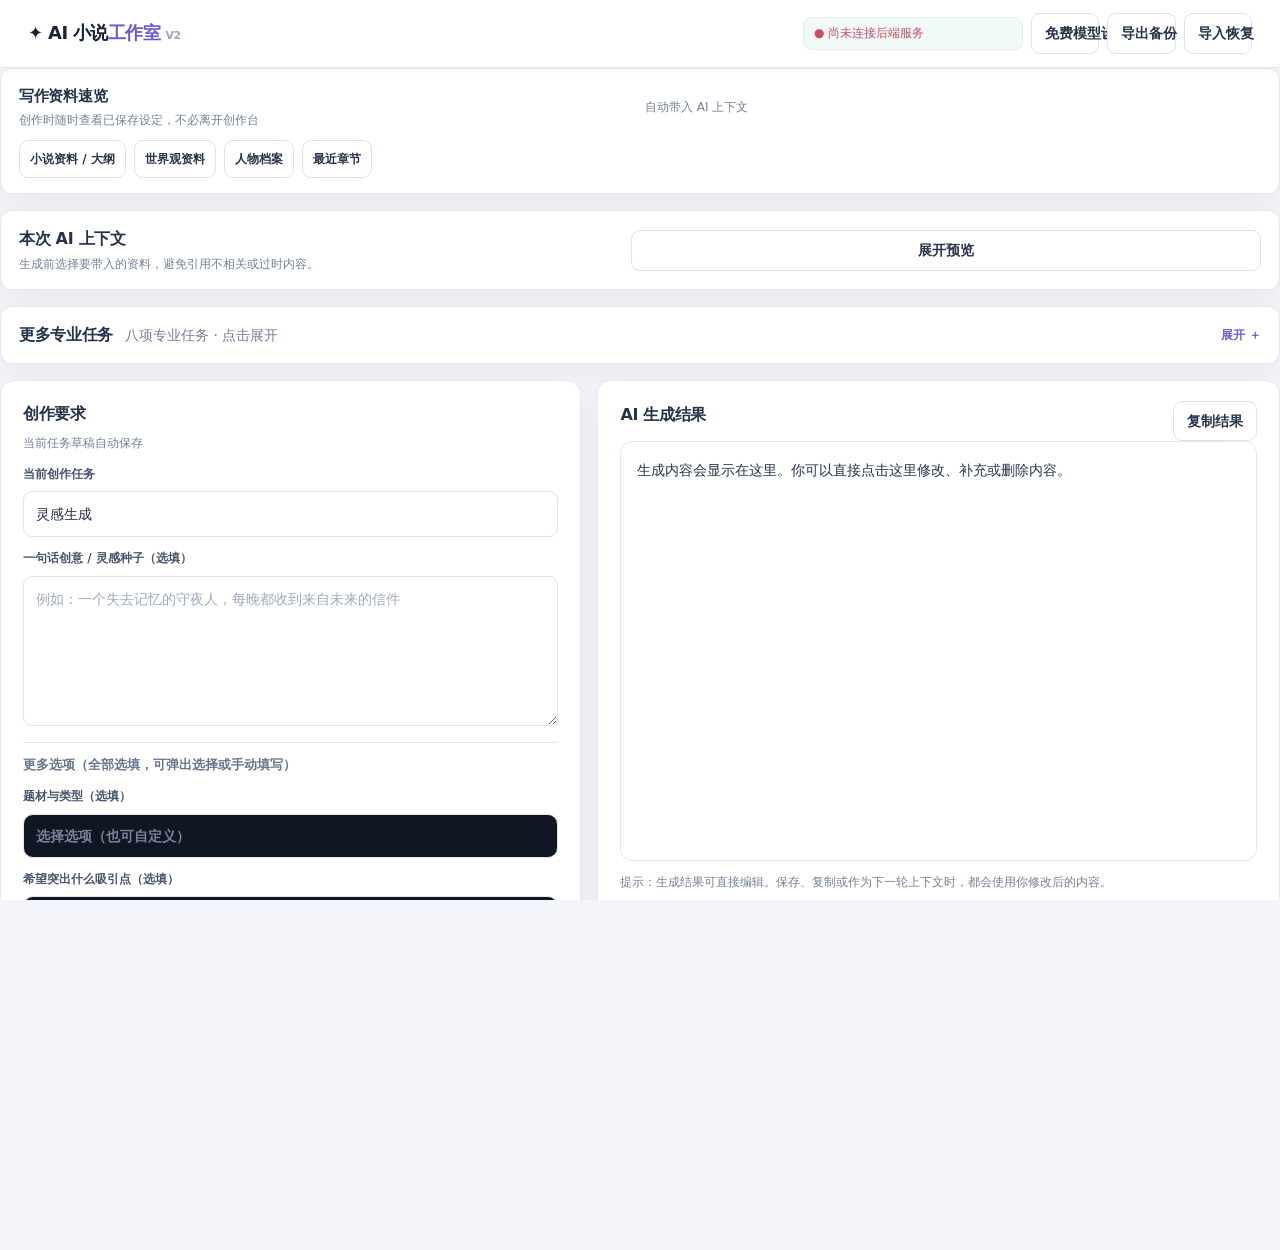
==== commit 370f84f0: "Prevent legacy sidebar handlers overriding page visibility and finalize independent workspace scroll" ====
--- a/public/index.html
+++ b/public/index.html
@@ -350,6 +350,26 @@
 }
 @media(max-width:560px){main{padding:14px 10px 28px!important}.topline h1{font-size:22px!important}}
 
+
+/* Final desktop workspace layout overrides: fixed shell, independent content scroll */
+@media(min-width:851px){
+ html,body{width:100%;height:100%;min-height:0!important;max-height:100%;overflow:hidden!important}
+ body{height:100dvh!important;min-height:0!important;display:flex!important;flex-direction:column!important}
+ header{flex:0 0 68px!important;height:68px!important;min-height:68px!important}
+ .layout{display:grid!important;grid-template-columns:228px minmax(0,1fr)!important;width:100%!important;height:calc(100dvh - 68px)!important;min-height:0!important;max-height:calc(100dvh - 68px)!important;flex:1 1 auto!important;overflow:hidden!important;align-items:stretch!important}
+ aside{position:relative!important;top:auto!important;align-self:stretch!important;width:auto!important;height:100%!important;min-height:0!important;max-height:100%!important;overflow-y:auto!important;overscroll-behavior:contain}
+ main{display:block!important;width:100%!important;height:100%!important;min-width:0!important;min-height:0!important;max-height:100%!important;margin:0!important;padding:26px clamp(18px,2.6vw,40px) 52px!important;overflow-y:auto!important;overflow-x:hidden!important;overscroll-behavior:contain;scroll-behavior:smooth}
+ main>section{width:100%;min-width:0}
+ main>section.hidden{display:none!important}
+ main>section:not(.hidden){display:block!important}
+}
+@media(max-width:850px){
+ html,body{height:auto!important;min-height:100%!important;max-height:none!important;overflow-x:hidden!important;overflow-y:auto!important}
+ body{display:block!important;height:auto!important}
+ .layout{display:grid!important;grid-template-columns:minmax(0,1fr)!important;width:100%!important;height:auto!important;min-height:0!important;max-height:none!important;overflow:visible!important}
+ aside{position:relative!important;top:auto!important;width:100%!important;height:auto!important;max-height:none!important;overflow:visible!important}
+ main{display:block!important;width:100%!important;height:auto!important;min-height:calc(100dvh - 180px)!important;max-height:none!important;overflow:visible!important;padding:18px 14px 34px!important}
+}
 </style></head>
 <body>
 <header><div class="brand">✦ AI 小说<span>工作室</span> <small style="font-size:11px;color:#9aa6ba">V2</small></div><div class="row" style="max-width:360px"><span id="apiStatus" class="status">正在检查 AI 服务…</span><button id="openProviderSettings" type="button">免费模型设置</button><button id="exportBtn">导出备份</button><button id="importBtn" type="button">导入恢复</button><input id="importFile" type="file" accept="application/json,.json" hidden></div></header><dialog id="providerDialog" style="width:min(560px,calc(100vw - 24px));max-height:90vh;overflow:auto;background:#171d29;color:var(--text);border:1px solid #46506a;border-radius:16px;padding:20px">
@@ -547,6 +567,7 @@
  const button=event.target.closest("#nav button[data-page]");
  if(!button)return;
  event.preventDefault();
+ event.stopImmediatePropagation();
  activateWorkspacePage(button.dataset.page);
 },true);
 document.addEventListener("DOMContentLoaded",()=>{
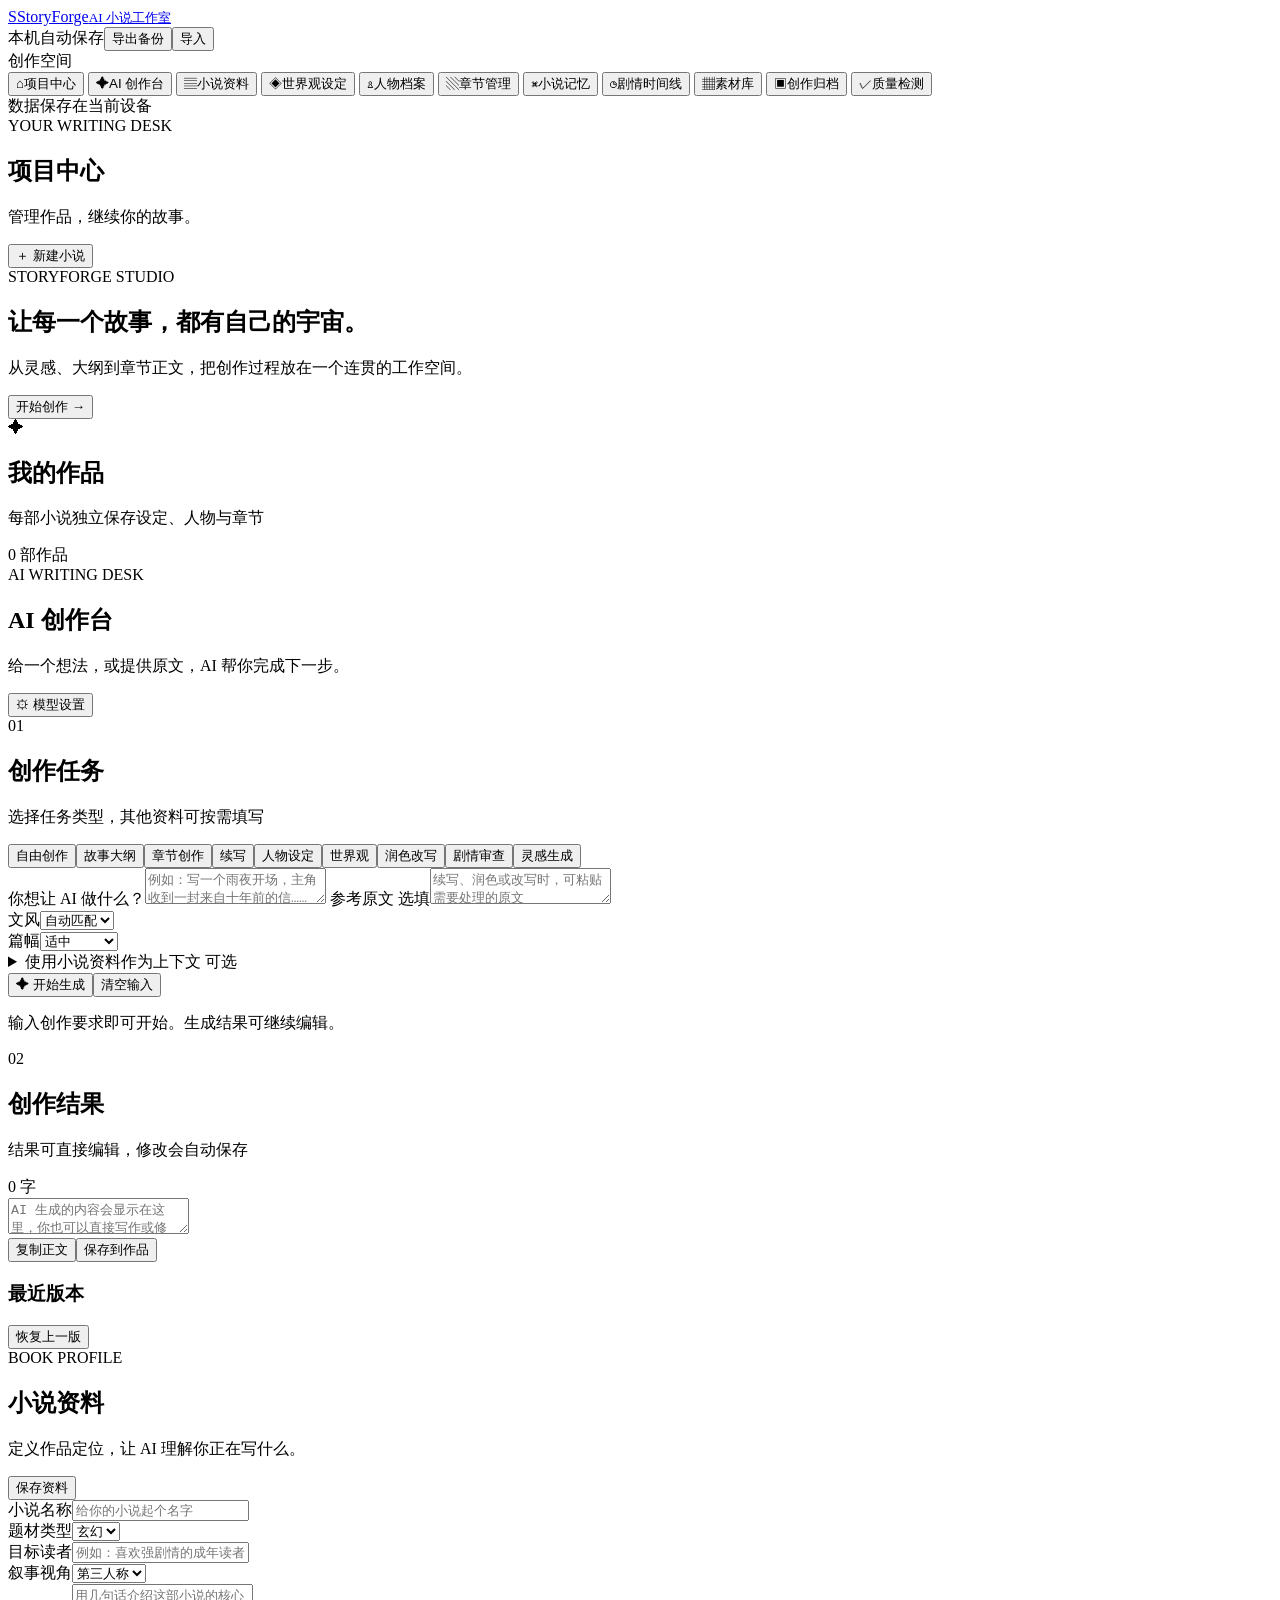
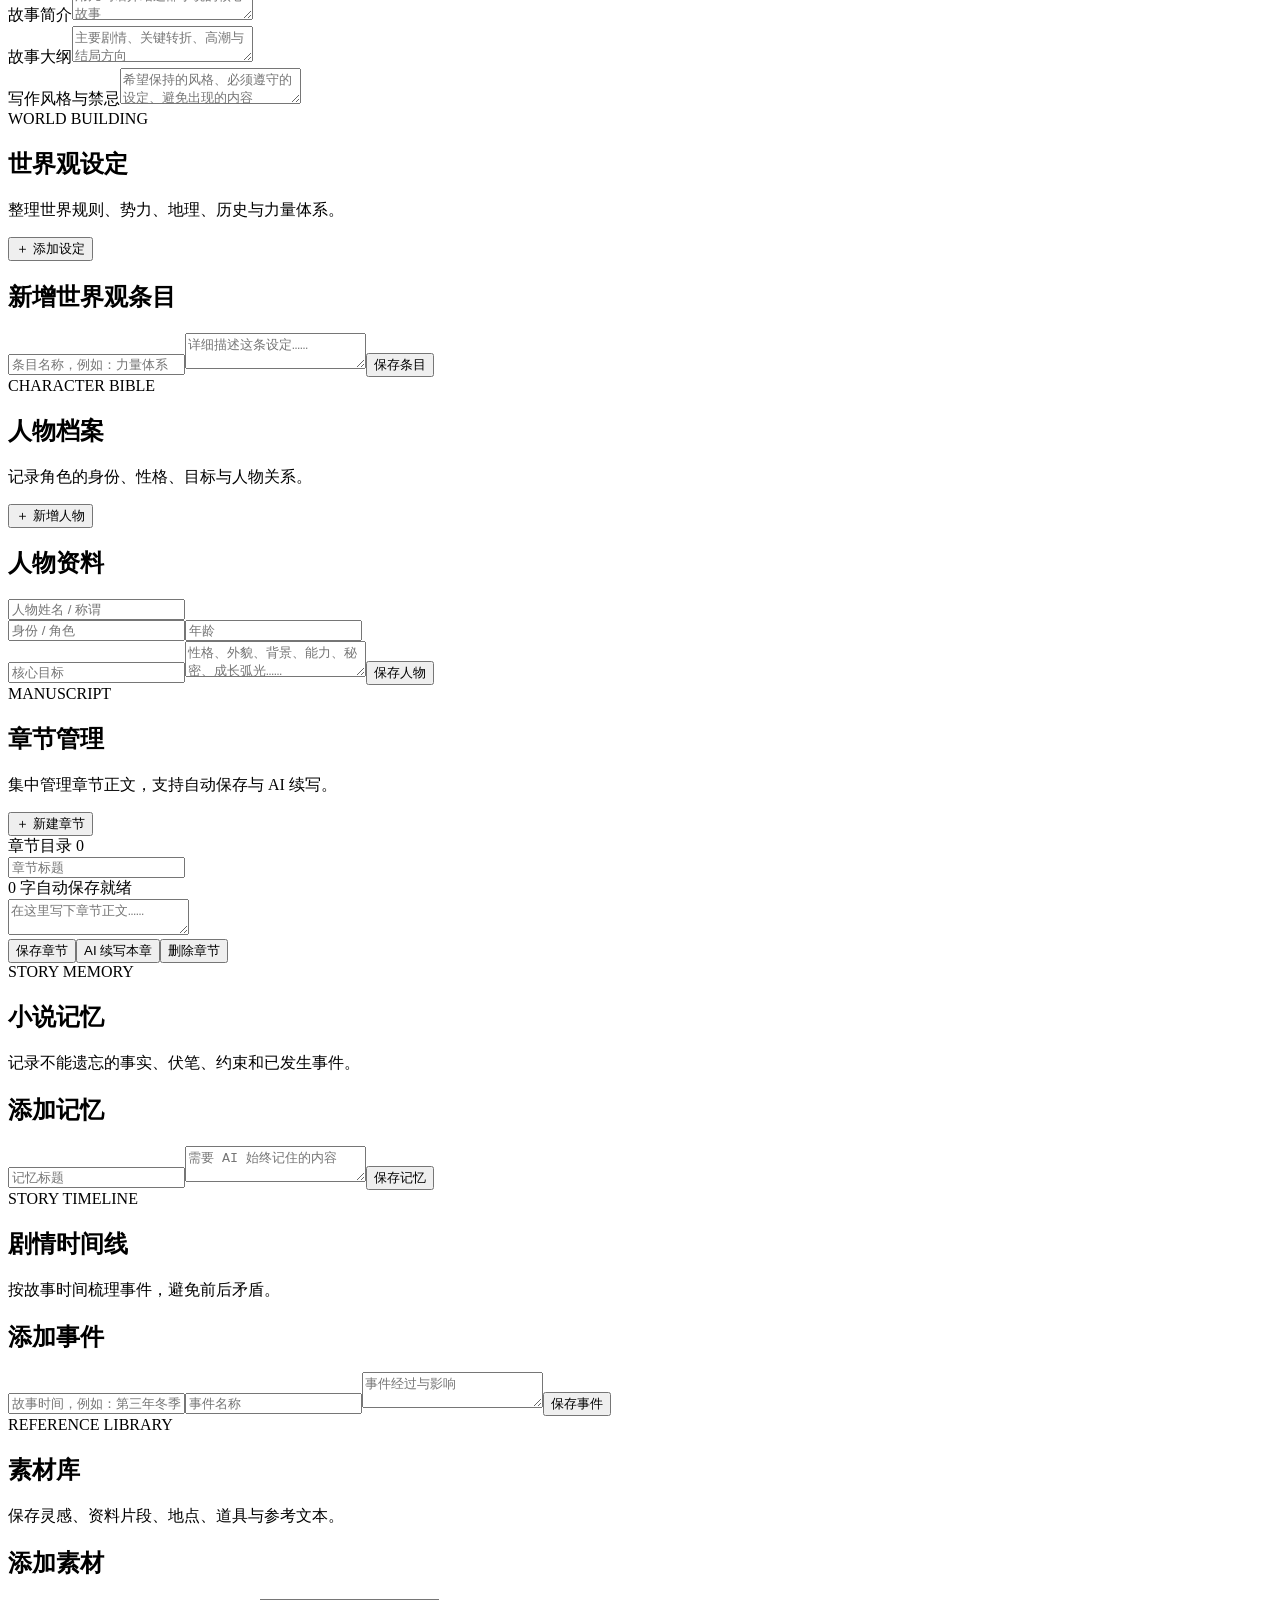
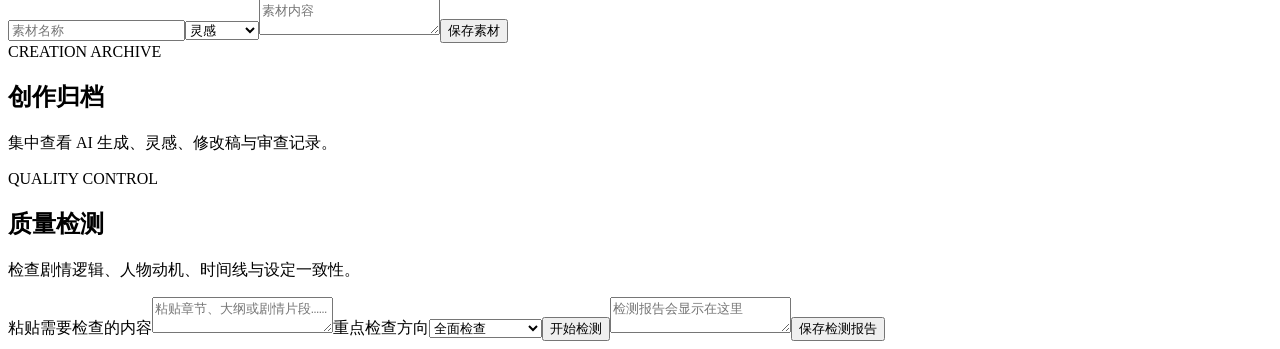
==== commit 74b32529: "Rebuild product UI from scratch: clean workspace shell and page structure" ====
--- a/public/index.html
+++ b/public/index.html
@@ -2,812 +2,110 @@
 <html lang="zh-CN">
 <head>
 <meta charset="utf-8"><meta name="viewport" content="width=device-width,initial-scale=1">
-<title>AI Novel Studio · 智能小说创作平台</title>
-<style>
-:root{--bg:#10131b;--panel:#191e29;--panel2:#202737;--line:#30394b;--text:#edf1f8;--muted:#9aa6ba;--accent:#9b8cff;--accent2:#6fcbba;--danger:#ff8f9b}
-*{box-sizing:border-box}body{margin:0;background:var(--bg);color:var(--text);font:15px/1.6 system-ui,-apple-system,"Segoe UI",sans-serif}
-button,input,textarea,select{font:inherit}button{cursor:pointer;border:1px solid var(--line);background:var(--panel2);color:var(--text);padding:9px 13px;border-radius:10px}button.primary{background:var(--accent);color:#151323;border:0;font-weight:700}button:disabled{opacity:.5;cursor:wait}
-header{height:68px;display:flex;align-items:center;justify-content:space-between;padding:0 24px;border-bottom:1px solid var(--line);background:#141923;position:sticky;top:0;z-index:5}
-.brand{font-weight:800;font-size:18px}.brand span{color:var(--accent)}.status{font-size:12px;color:var(--muted)}
-.layout{display:grid;grid-template-columns:220px 1fr;min-height:calc(100vh - 68px)}aside{border-right:1px solid var(--line);padding:18px 12px;background:#141923}
-.nav{display:flex;flex-direction:column;gap:6px}.nav button{text-align:left;background:transparent;border-color:transparent;color:var(--muted)}.nav button.active,.nav button:hover{background:var(--panel2);color:var(--text);border-color:var(--line)}
-main{padding:26px;max-width:none;width:100%;margin:0}.topline{display:flex;justify-content:space-between;align-items:center;gap:14px;margin-bottom:20px}h1{font-size:25px;margin:0 0 4px}h2{font-size:17px;margin:0 0 12px}.muted{color:var(--muted)}.grid{display:grid;grid-template-columns:minmax(0,.88fr) minmax(0,1.12fr);gap:16px}.panel{background:var(--panel);border:1px solid var(--line);border-radius:16px;padding:18px;margin-bottom:16px}.field{display:flex;flex-direction:column;gap:6px;margin:10px 0}.field label{font-size:13px;color:var(--muted)}input,textarea,select{width:100%;background:#111722;border:1px solid var(--line);border-radius:10px;color:var(--text);padding:11px;outline:none}textarea{min-height:120px;resize:vertical}input:focus,textarea:focus,select:focus{border-color:var(--accent)}.picker{position:relative}.picker-trigger{width:100%;text-align:left;min-height:44px;background:#111722;border:1px solid var(--line);color:var(--text);padding:10px 12px;border-radius:10px}.picker-trigger:hover,.picker.open .picker-trigger{border-color:var(--accent)}.picker-value{display:block;white-space:nowrap;overflow:hidden;text-overflow:ellipsis;color:var(--text)}.picker-placeholder{color:#77839a}.picker-popover{position:absolute;left:0;right:0;top:calc(100% + 7px);z-index:30;background:#171d29;border:1px solid #46506a;border-radius:12px;box-shadow:0 18px 45px rgba(0,0,0,.45);padding:12px;display:none}.picker.open .picker-popover{display:block}.picker-search{margin-bottom:9px}.picker-options{max-height:220px;overflow:auto;display:grid;grid-template-columns:repeat(2,minmax(0,1fr));gap:6px}.picker-option{display:flex;align-items:center;gap:7px;padding:8px 9px;border:1px solid transparent;border-radius:8px;background:#111722;color:var(--text);cursor:pointer;font-size:13px}.picker-option:hover{border-color:var(--line);background:#202737}.picker-option input{width:auto;flex:0 0 auto;padding:0}.picker-custom{display:flex;gap:7px;margin-top:9px}.picker-custom input{min-width:0}.picker-actions{display:flex;justify-content:space-between;gap:8px;margin-top:10px}.picker-actions button{flex:1}.picker-single-note{font-size:12px;color:var(--muted);margin-top:7px}.picker-textarea{min-height:160px!important;resize:vertical}.picker-popover textarea,.picker-popover input{background:#111722}.picker.required .picker-trigger{border-color:#4b425e}@media(max-width:650px){.picker-options{grid-template-columns:1fr}}
-.studio-reference{padding:13px 16px}.studio-reference h2{font-size:15px}.studio-reference .actions button{font-size:12px;padding:7px 10px}.workflow-wrap{background:linear-gradient(135deg,#1b2231,#191e29);border:1px solid var(--line);border-radius:14px;padding:13px 14px;margin:0 0 16px}.workflow-heading{display:flex;align-items:center;gap:12px;margin-bottom:10px;font-size:13px}.workflow-steps{display:grid;grid-template-columns:repeat(8,minmax(0,1fr));gap:7px}.workflow-steps button{min-width:0;display:flex;flex-direction:column;align-items:flex-start;gap:3px;text-align:left;padding:9px 10px;background:#111722;border-color:var(--line);font-size:12px}.workflow-steps button b{font-size:11px;color:var(--accent2)}.workflow-steps button span{white-space:nowrap}.workflow-steps button:hover,.workflow-steps button.active{border-color:var(--accent);background:#29253d}.workflow-steps button.active b{color:var(--accent)}@media(max-width:1050px){.workflow-steps{grid-template-columns:repeat(4,minmax(0,1fr))}}@media(max-width:520px){.workflow-steps{grid-template-columns:repeat(2,minmax(0,1fr))}.workflow-heading{align-items:flex-start;flex-direction:column;gap:2px}}.actions{display:flex;flex-wrap:wrap;gap:8px}.taskgrid{display:grid;grid-template-columns:repeat(4,minmax(0,1fr));gap:9px}.task{padding:13px;text-align:left;min-height:72px}.task strong{display:block}.task small{color:var(--muted)}.output{white-space:pre-wrap;min-height:620px;max-height:76vh;overflow:auto;background:#111722;border:1px solid var(--line);border-radius:12px;padding:16px;line-height:1.85}
-.item{padding:12px;border:1px solid var(--line);border-radius:10px;margin:8px 0;background:#151b26}.item strong{display:block}.character-form{display:grid;grid-template-columns:repeat(2,minmax(0,1fr));gap:10px}.character-form .field{margin:4px 0}.character-form .wide{grid-column:1/-1}.character-actions{display:flex;gap:8px;flex-wrap:wrap;margin-top:12px}@media(max-width:650px){.character-form{grid-template-columns:1fr}.character-form .wide{grid-column:auto}}.row{display:flex;gap:10px;align-items:center}.row>*{flex:1}.hidden{display:none!important}.notice{padding:10px 12px;border-radius:10px;background:#28253a;color:#d8d1ff;font-size:13px}.error{color:var(--danger)}.chapter{min-height:300px}.collection-grid{display:grid;grid-template-columns:repeat(auto-fill,minmax(220px,1fr));gap:10px}.collection-card{cursor:pointer;transition:.15s}.collection-card:hover{border-color:var(--accent);transform:translateY(-1px)}.collection-card .card-title{font-weight:700;margin-bottom:5px}.collection-card .card-preview{color:var(--muted);font-size:12px;white-space:pre-wrap;max-height:70px;overflow:hidden}.card-actions{display:flex;gap:6px;margin-top:9px;flex-wrap:wrap}.modal-backdrop{position:fixed;inset:0;background:rgba(4,7,12,.72);display:flex;align-items:center;justify-content:center;z-index:100;padding:20px}.modal{width:min(760px,100%);max-height:90vh;overflow:auto;background:#171d29;border:1px solid #46506a;border-radius:14px;padding:18px;box-shadow:0 24px 80px rgba(0,0,0,.55)}
-@media(max-width:1100px){.grid{grid-template-columns:1fr}}
-@media(max-width:850px){.layout{grid-template-columns:1fr}aside{border-right:0;border-bottom:1px solid var(--line);padding:8px}.nav{flex-direction:row;overflow:auto}.nav button{white-space:nowrap}main{padding:16px}.taskgrid{grid-template-columns:repeat(2,1fr)}.grid{grid-template-columns:1fr}header{padding:0 14px}}
+<meta name="theme-color" content="#101827"><title>StoryForge · AI 小说工作室</title>
+<link rel="stylesheet" href="/app.css">
+</head>
+<body>
+<header class="topbar">
+  <a class="brand" href="#" aria-label="StoryForge 首页"><span class="brand-mark">S</span><span>StoryForge<small>AI 小说工作室</small></span></a>
+  <div class="top-actions"><span id="saveState" class="save-state">本机自动保存</span><button id="exportBtn" class="btn btn-quiet">导出备份</button><button id="importBtn" class="btn btn-quiet">导入</button><input id="importFile" type="file" accept="application/json" hidden></div>
+</header>
+<div class="app-shell">
+  <aside class="sidebar">
+    <div class="side-caption">创作空间</div>
+    <nav id="nav" class="nav" aria-label="主导航">
+      <button data-page="home" class="nav-item active"><span>⌂</span>项目中心</button>
+      <button data-page="studio" class="nav-item"><span>✦</span>AI 创作台</button>
+      <button data-page="book" class="nav-item"><span>▤</span>小说资料</button>
+      <button data-page="world" class="nav-item"><span>◈</span>世界观设定</button>
+      <button data-page="characters" class="nav-item"><span>♙</span>人物档案</button>
+      <button data-page="chapters" class="nav-item"><span>▧</span>章节管理</button>
+      <button data-page="memory" class="nav-item"><span>⌘</span>小说记忆</button>
+      <button data-page="timeline" class="nav-item"><span>◷</span>剧情时间线</button>
+      <button data-page="library" class="nav-item"><span>▦</span>素材库</button>
+      <button data-page="archive" class="nav-item"><span>▣</span>创作归档</button>
+      <button data-page="quality" class="nav-item"><span>✓</span>质量检测</button>
+    </nav>
+    <div class="sidebar-bottom"><span class="live-dot"></span><span>数据保存在当前设备</span></div>
+  </aside>
+  <main id="main" class="main" tabindex="-1">
+    <section id="page-home" class="page active-page">
+      <div class="page-heading"><div><div class="eyebrow">YOUR WRITING DESK</div><h1>项目中心</h1><p>管理作品，继续你的故事。</p></div><button id="newProject" class="btn btn-primary">＋ 新建小说</button></div>
+      <div class="welcome-card"><div><span class="welcome-kicker">STORYFORGE STUDIO</span><h2>让每一个故事，都有自己的宇宙。</h2><p>从灵感、大纲到章节正文，把创作过程放在一个连贯的工作空间。</p><button class="btn btn-light" data-go="studio">开始创作 <span>→</span></button></div><div class="welcome-art"><div class="orbit orbit-one"></div><div class="orbit orbit-two"></div><div class="book-shape">✦</div></div></div>
+      <div class="section-heading"><div><h2>我的作品</h2><p>每部小说独立保存设定、人物与章节</p></div><span id="projectCount" class="count-pill">0 部作品</span></div>
+      <div id="projectList" class="project-grid"></div>
+    </section>
 
-/* AI 创作台表单优化：核心输入常驻，选项弹出，层次更清晰 */
-.task-core-field{margin:14px 0 16px}.task-core-field label{font-size:13px;color:#d5dced;font-weight:650}.task-core-field textarea{min-height:132px;line-height:1.7}.task-core-field:first-child textarea{min-height:150px}.task-core-field input{min-height:44px}.task-field-optional{color:var(--muted);font-weight:400}.task-fields-heading{font-size:13px;color:var(--muted);font-weight:650;margin:16px 0 6px;padding-top:12px;border-top:1px solid var(--line)}.custom-prompt-toggle{background:transparent;border:1px dashed #59627a;color:#c9c2ff;padding:8px 11px}.custom-prompt-wrap{margin-top:8px}.custom-prompt-wrap textarea{min-height:100px}.studio-progress{min-height:24px;margin:12px 0 0;font-size:13px}.studio-progress[data-state="error"]{color:var(--danger)}.studio-progress[data-state="success"]{color:var(--accent2)}.studio-progress[data-state="running"]{color:#d7cfff}
-@media(min-width:1101px){.grid:has(#taskFields){grid-template-columns:minmax(340px,.92fr) minmax(0,1.08fr)}}
+    <section id="page-studio" class="page">
+      <div class="page-heading"><div><div class="eyebrow">AI WRITING DESK</div><h1>AI 创作台</h1><p>给一个想法，或提供原文，AI 帮你完成下一步。</p></div><button id="providerBtn" class="btn btn-quiet">⚙ 模型设置</button></div>
+      <div class="studio-layout">
+        <div class="studio-input">
+          <div class="panel-title"><span class="step-number">01</span><div><h2>创作任务</h2><p>选择任务类型，其他资料可按需填写</p></div></div>
+          <div id="taskList" class="task-list">
+            <button class="task-chip selected" data-task="自由创作">自由创作</button><button class="task-chip" data-task="故事大纲">故事大纲</button><button class="task-chip" data-task="章节创作">章节创作</button><button class="task-chip" data-task="续写">续写</button><button class="task-chip" data-task="人物设定">人物设定</button><button class="task-chip" data-task="世界观设定">世界观</button><button class="task-chip" data-task="润色改写">润色改写</button><button class="task-chip" data-task="剧情审查">剧情审查</button><button class="task-chip" data-task="灵感生成">灵感生成</button>
+          </div>
+          <label class="field-label" for="prompt">你想让 AI 做什么？</label><textarea id="prompt" class="prompt-box" placeholder="例如：写一个雨夜开场，主角收到一封来自十年前的信……"></textarea>
+          <label class="field-label" for="sourceText">参考原文 <span>选填</span></label><textarea id="sourceText" class="source-box" placeholder="续写、润色或改写时，可粘贴需要处理的原文"></textarea>
+          <div class="two-fields"><div><label class="field-label" for="tone">文风</label><select id="tone"><option value="">自动匹配</option><option>细腻文学</option><option>轻松幽默</option><option>热血爽文</option><option>悬疑紧张</option><option>古风典雅</option><option>简洁克制</option><option>电影感</option></select></div><div><label class="field-label" for="length">篇幅</label><select id="length"><option value="适中">适中</option><option value="短篇">短篇</option><option value="约1000字">约1000字</option><option value="约2000字">约2000字</option><option value="约3000字">约3000字</option></select></div></div>
+          <details class="context-details"><summary>使用小说资料作为上下文 <span>可选</span></summary><div class="context-options"><label><input type="checkbox" id="ctxBook" checked> 小说简介与大纲</label><label><input type="checkbox" id="ctxWorld" checked> 世界观设定</label><label><input type="checkbox" id="ctxCharacters" checked> 人物档案</label><label><input type="checkbox" id="ctxMemory" checked> 小说记忆</label><label><input type="checkbox" id="ctxChapters"> 已有章节</label></div></details>
+          <div class="generate-row"><button id="generateBtn" class="btn btn-primary btn-generate">✦ 开始生成</button><button id="clearBtn" class="btn btn-quiet">清空输入</button></div>
+          <p id="generationStatus" class="inline-status">输入创作要求即可开始。生成结果可继续编辑。</p>
+        </div>
+        <div class="studio-output">
+          <div class="output-head"><div><span class="step-number">02</span><div><h2>创作结果</h2><p>结果可直接编辑，修改会自动保存</p></div></div><span id="wordCount" class="count-pill">0 字</span></div>
+          <textarea id="result" class="result-editor" placeholder="AI 生成的内容会显示在这里，你也可以直接写作或修改……"></textarea>
+          <div class="output-toolbar"><button id="copyBtn" class="btn btn-quiet">复制正文</button><button id="saveResultBtn" class="btn btn-primary">保存到作品</button></div>
+          <div class="history-head"><h3>最近版本</h3><button id="restoreLast" class="text-button">恢复上一版</button></div><div id="versionList" class="version-list"></div>
+        </div>
+      </div>
+    </section>
 
-/* 窄窗口适配：避免横向溢出，保证导航、弹层和操作按钮可用 */
-html,body{max-width:100%;overflow-x:hidden}
-body{min-width:0}
-img,video,canvas,svg{max-width:100%}
-input,textarea,select,button{max-width:100%;min-width:0}
-main,.layout,aside,.panel,.grid,.row,.field,.taskgrid,.workflow-wrap,.studio-reference{min-width:0;max-width:100%}
-.workflow-steps button,.task,.nav button{min-width:0;max-width:100%}
-.workflow-steps button span{white-space:normal;overflow-wrap:anywhere}
-.output,.item,.collection-card,.notice,.muted,.panel{overflow-wrap:anywhere;word-break:break-word}
-.picker-popover{max-width:calc(100vw - 24px);max-height:min(72dvh,560px);overflow-y:auto;overscroll-behavior:contain}
-.picker-option,.picker-option span{min-width:0;overflow-wrap:anywhere;white-space:normal}
-.picker-actions{position:sticky;bottom:-12px;z-index:2;background:#171d29;padding:10px 0 2px}
-.modal-backdrop{padding:clamp(8px,2vw,20px);overflow-y:auto}
-.modal{width:min(760px,calc(100vw - 16px));max-width:100%;max-height:calc(100dvh - 16px);overflow:auto;overscroll-behavior:contain}
-.modal button{white-space:normal;overflow-wrap:anywhere}
-.actions{min-width:0;flex-wrap:wrap}
-.actions button{flex:0 1 auto;min-width:0;white-space:normal;overflow-wrap:anywhere}
-#generateBtn,#clearPrompt{flex:1 1 140px}
-@media(max-width:850px){
-  header{height:auto;min-height:60px;padding:10px 12px;gap:8px;flex-wrap:wrap}
-  header>.row{max-width:100%!important;width:100%;flex:1 1 100%;flex-wrap:wrap}
-  .layout{grid-template-columns:minmax(0,1fr);min-height:0}
-  aside{width:100%;padding:8px;border-right:0;border-bottom:1px solid var(--line)}
-  .nav{width:100%;display:flex;flex-direction:row;flex-wrap:nowrap;overflow-x:auto;overflow-y:hidden;gap:6px;padding-bottom:5px;scrollbar-width:thin;-webkit-overflow-scrolling:touch}
-  .nav button{flex:0 0 auto;white-space:nowrap}
-  aside>.panel{margin-top:8px!important}
-  main{width:100%;padding:clamp(10px,3vw,16px)}
-  .grid{grid-template-columns:minmax(0,1fr)!important}
-  .taskgrid{grid-template-columns:minmax(0,1fr)}
-  .workflow-steps{grid-template-columns:repeat(2,minmax(0,1fr))}
-  .character-form{grid-template-columns:minmax(0,1fr)}
-  .character-form .wide{grid-column:auto}
-  .row{flex-wrap:wrap}
-  .row>*{flex:1 1 100%;min-width:0}
-  .topline{align-items:flex-start;flex-wrap:wrap}
-  .output{min-height:260px!important;max-height:55dvh!important}
-  .studio-reference .row>*{flex:1 1 100%}
-}
-@media(max-width:520px){
-  .brand{font-size:16px}
-  .status{flex:1 1 100%;white-space:normal}
-  h1{font-size:21px}
-  .panel{padding:13px;border-radius:13px}
-  .workflow-steps{grid-template-columns:minmax(0,1fr)}
-  .workflow-heading{align-items:flex-start;flex-direction:column;gap:3px}
-  .picker-options{grid-template-columns:minmax(0,1fr)}
-  .picker.open .picker-popover{position:fixed;left:12px;right:12px;top:50%;bottom:auto;transform:translateY(-50%);width:auto;max-width:520px;max-height:78dvh;margin:0 auto;overflow-y:auto;z-index:120}
-  .picker-actions{position:sticky;bottom:-12px}
-  .actions{display:grid;grid-template-columns:repeat(2,minmax(0,1fr))}
-  .actions button{width:100%;min-height:42px}
-  #generateBtn,#clearPrompt{grid-column:span 1;min-width:0}
-  .modal-backdrop{align-items:flex-start}
-  .modal{padding:13px}
-}
-@media(max-width:360px){
-  .actions{grid-template-columns:minmax(0,1fr)}
-  #generateBtn,#clearPrompt{grid-column:auto}
-  .workflow-steps{grid-template-columns:minmax(0,1fr)}
-}
+    <section id="page-book" class="page">
+      <div class="page-heading"><div><div class="eyebrow">BOOK PROFILE</div><h1>小说资料</h1><p>定义作品定位，让 AI 理解你正在写什么。</p></div><button id="saveBook" class="btn btn-primary">保存资料</button></div>
+      <div class="form-card"><div class="form-grid"><div class="field"><label for="bookTitle">小说名称</label><input id="bookTitle" placeholder="给你的小说起个名字"></div><div class="field"><label for="genre">题材类型</label><select id="genre"><option>玄幻</option><option>都市</option><option>仙侠</option><option>科幻</option><option>悬疑</option><option>历史</option><option>言情</option><option>奇幻</option><option>现实</option><option>其他</option></select></div><div class="field"><label for="audience">目标读者</label><input id="audience" placeholder="例如：喜欢强剧情的成年读者"></div><div class="field"><label for="viewpoint">叙事视角</label><select id="viewpoint"><option>第三人称</option><option>第一人称</option><option>多视角</option></select></div><div class="field full"><label for="synopsis">故事简介</label><textarea id="synopsis" placeholder="用几句话介绍这部小说的核心故事"></textarea></div><div class="field full"><label for="outline">故事大纲</label><textarea id="outline" placeholder="主要剧情、关键转折、高潮与结局方向"></textarea></div><div class="field full"><label for="styleGuide">写作风格与禁忌</label><textarea id="styleGuide" placeholder="希望保持的风格、必须遵守的设定、避免出现的内容"></textarea></div></div></div>
+    </section>
 
+    <section id="page-world" class="page">
+      <div class="page-heading"><div><div class="eyebrow">WORLD BUILDING</div><h1>世界观设定</h1><p>整理世界规则、势力、地理、历史与力量体系。</p></div><button id="addWorld" class="btn btn-primary">＋ 添加设定</button></div>
+      <div class="split-layout"><div class="form-card"><h2 id="worldFormTitle">新增世界观条目</h2><input id="worldTitle" placeholder="条目名称，例如：力量体系"><textarea id="worldContent" placeholder="详细描述这条设定……"></textarea><button id="saveWorld" class="btn btn-primary">保存条目</button></div><div id="worldList" class="record-list"></div></div>
+    </section>
 
-/* 本轮升级：窄屏导航、上下文选择、版本与备份 */
-.mobile-nav-toggle{display:none;width:100%;text-align:left;margin-bottom:8px}
-.task-entry-heading{display:flex;align-items:center;justify-content:space-between;gap:10px}.task-entry-heading h2{margin:0}.task-step{display:block;color:var(--accent2)!important;font-size:11px;margin-bottom:3px}.task{display:flex;flex-direction:column;align-items:flex-start;justify-content:center;gap:3px}.task strong{font-size:14px}.task small:not(.task-step){font-size:12px}
-.context-controls{margin-top:12px}.context-controls label{display:inline-flex;align-items:center;gap:6px;margin:0 14px 8px 0;font-size:13px}.context-controls input{width:auto}.context-preview{white-space:pre-wrap;overflow-wrap:anywhere;max-height:260px;overflow:auto;background:#111722;border:1px solid var(--line);border-radius:10px;padding:12px;font:12px/1.6 inherit;color:var(--muted)}
-.version-panel{border-top:1px solid var(--line);padding-top:10px;margin-top:12px}.version-panel summary{cursor:pointer;color:#d8d1ff;font-weight:650}.version-list{display:grid;gap:8px;margin-top:10px}.version-entry{display:flex;align-items:center;justify-content:space-between;gap:10px;padding:9px;background:#111722;border:1px solid var(--line);border-radius:9px}.version-entry span{font-size:12px;color:var(--muted)}.studio-actions{position:relative}.save-indicator{font-size:12px;color:var(--accent2)}
-@media(max-width:850px){.mobile-nav-toggle{display:block}.nav{display:none!important}.nav.mobile-open{display:flex!important;flex-wrap:wrap;overflow:visible;padding:4px 0}.nav.mobile-open button{flex:1 1 130px;white-space:normal}.taskgrid{grid-template-columns:repeat(2,minmax(0,1fr))}.studio-actions{position:sticky;bottom:8px;z-index:20;background:rgba(25,30,41,.96);border:1px solid var(--line);padding:9px;border-radius:12px;box-shadow:0 6px 24px #0008}.context-controls label{display:flex;margin-right:0}.task-entry-heading{align-items:flex-start;flex-direction:column}}
-@media(max-width:520px){.taskgrid{grid-template-columns:minmax(0,1fr)}.studio-actions{grid-template-columns:1fr 1fr}.version-entry{align-items:flex-start;flex-direction:column}.context-preview{max-height:35dvh}}
-</style><link rel="stylesheet" href="/experience.css"><style id="unified-visual-v3">
-/* AI Novel Studio — unified visual system v3 */
-:root{
-  --bg:#f3f5fa;--panel:#ffffff;--panel2:#f7f8fc;--line:#e3e7f0;
-  --text:#182338;--muted:#68758c;--accent:#7057d9;--accent2:#168f83;--danger:#c84d62;
-  --shadow:0 8px 28px rgba(28,42,68,.055);
-}
-*{box-sizing:border-box}
-html,body{margin:0;min-height:100%;max-width:100%;background:var(--bg);color:var(--text);font:14px/1.6 Inter,"Segoe UI","Microsoft YaHei",system-ui,sans-serif;overflow-x:hidden}
-body{background:linear-gradient(180deg,#f8f9fc 0,#f2f4f9 100%)}
-button,input,textarea,select{font:inherit}
-button{min-height:38px;padding:8px 13px;border:1px solid #dce2ed;border-radius:9px;background:#fff;color:#27344b;font-weight:600;cursor:pointer;transition:background .16s,border-color .16s,box-shadow .16s,transform .16s}
-button:hover{background:#f6f4ff;border-color:#b9adee;transform:translateY(-1px)}
-button:focus-visible,input:focus-visible,textarea:focus-visible,select:focus-visible{outline:3px solid rgba(112,87,217,.18);outline-offset:1px}
-button.primary{background:#7057d9;color:#fff;border-color:#7057d9;box-shadow:0 4px 12px rgba(112,87,217,.18)}
-button.primary:hover{background:#6148c8;border-color:#6148c8}
-header{height:68px;min-height:68px;position:sticky;top:0;z-index:50;display:flex;align-items:center;justify-content:space-between;gap:18px;padding:0 28px;background:rgba(255,255,255,.94);backdrop-filter:blur(16px);border-bottom:1px solid #e7eaf1;box-shadow:0 2px 10px rgba(24,35,56,.025)}
-.brand{font-size:18px;font-weight:800;letter-spacing:-.035em;color:#182338;white-space:nowrap}
-.brand:before{width:8px;height:8px;margin-right:10px;border-radius:3px;background:linear-gradient(135deg,#8065e8,#39b9a6);box-shadow:none}
-.brand span{color:#7057d9}
-header>.row{display:flex;align-items:center;justify-content:flex-end;gap:8px;max-width:none!important;width:auto;min-width:0}
-header .status{display:inline-flex;align-items:center;min-width:145px;max-width:240px;flex:0 1 220px;padding:7px 10px;border:1px solid #dcefe9;border-radius:9px;background:#f1faf7;color:#287c6f;font-size:12px;line-height:1.35;white-space:normal;overflow-wrap:anywhere}
-header button{white-space:nowrap}
-.layout{display:grid;grid-template-columns:236px minmax(0,1fr);max-width:1920px;min-height:calc(100vh - 68px);margin:0 auto}
-aside{position:sticky;top:68px;align-self:start;height:calc(100vh - 68px);overflow-y:auto;padding:22px 13px;background:#172238;border-right:1px solid #27344d;color:#d8e0ef}
-aside .panel{background:#202e47!important;border:1px solid #31415d!important;box-shadow:none!important;color:#e8eef9}
-aside .muted,#saveStatus{color:#aab8d0!important}
-aside input{background:#111c30!important;border-color:#34445f!important;color:#fff!important}
-.nav{display:flex;flex-direction:column;gap:5px}
-.nav button{display:flex;align-items:center;min-height:43px;width:100%;padding:10px 12px;text-align:left;border:1px solid transparent;border-radius:9px;background:transparent;color:#b9c6da;font-size:13px;font-weight:550}
-.nav button:hover{transform:none;background:#22324d;border-color:#354762;color:#fff}
-.nav button.active{background:linear-gradient(100deg,rgba(137,111,231,.26),rgba(74,181,164,.09));border-color:rgba(174,155,255,.25);box-shadow:inset 3px 0 #a993ff;color:#fff}
-.mobile-nav-toggle{display:none}
-main{width:100%;max-width:1560px;min-width:0;margin:0 auto;padding:30px clamp(20px,3vw,44px) 56px}
-main>section:not(.hidden){display:block;min-height:0}
-.topline{display:flex;align-items:center;justify-content:space-between;gap:18px;margin:0 0 24px;padding:0 0 18px;border-bottom:1px solid #e3e7ef}
-.topline h1{margin:0 0 4px;color:#17243a;font-size:27px;font-weight:780;letter-spacing:-.045em;line-height:1.25}
-.topline .muted{font-size:13px;color:#7a879c}
-h2{margin:0 0 12px;color:#24324a;font-size:16px;font-weight:730;letter-spacing:-.02em}
-h3{color:#26344b}
-.muted{color:#758198}
-.panel{min-width:0;margin:0 0 16px;padding:20px 22px;border:1px solid #e5e9f1;border-radius:14px;background:#fff;box-shadow:var(--shadow)}
-.field{display:flex;flex-direction:column;gap:7px;margin:12px 0}
-.field label,.field>span{color:#48566d;font-size:12px;font-weight:680}
-input,textarea,select{width:100%;min-width:0;padding:11px 12px;border:1px solid #dfe4ed;border-radius:9px;background:#fff;color:#202d43;outline:none}
-textarea{line-height:1.75;resize:vertical}
-input::placeholder,textarea::placeholder{color:#a0aabd}
-input:focus,textarea:focus,select:focus{border-color:#927fe3;box-shadow:0 0 0 3px rgba(112,87,217,.1)}
-.grid{display:grid;grid-template-columns:minmax(280px,.82fr) minmax(0,1.18fr);gap:16px;align-items:start}
-.row{display:flex;align-items:center;gap:10px;min-width:0}
-.row>*{min-width:0}
-.actions{display:flex;flex-wrap:wrap;gap:8px}
-.notice{padding:12px 15px;border:1px solid #e6e0ff;border-radius:10px;background:#f7f5ff;color:#64539b;font-size:12px}
-.hidden{display:none!important}
+    <section id="page-characters" class="page">
+      <div class="page-heading"><div><div class="eyebrow">CHARACTER BIBLE</div><h1>人物档案</h1><p>记录角色的身份、性格、目标与人物关系。</p></div><button id="addCharacter" class="btn btn-primary">＋ 新增人物</button></div>
+      <div class="split-layout"><div class="form-card"><h2 id="characterFormTitle">人物资料</h2><input id="charName" placeholder="人物姓名 / 称谓"><div class="two-fields"><input id="charRole" placeholder="身份 / 角色"><input id="charAge" placeholder="年龄"></div><input id="charGoal" placeholder="核心目标"><textarea id="charPersonality" placeholder="性格、外貌、背景、能力、秘密、成长弧光……"></textarea><button id="saveCharacter" class="btn btn-primary">保存人物</button></div><div id="characterList" class="record-list"></div></div>
+    </section>
 
-/* AI writing workspace: input first, editable output second */
-#page-studio>.topline{margin-bottom:18px}
-#freeStudio{padding:24px 26px;margin-bottom:16px;border:1px solid #e4defc;border-radius:16px;background:linear-gradient(115deg,#fff 0%,#faf9ff 68%,#f2fbfa 100%);box-shadow:0 8px 26px rgba(65,53,119,.06)}
-.free-studio-head{display:flex;align-items:flex-start;justify-content:space-between;gap:18px}
-.free-studio-head h2{margin:4px 0 5px;font-size:21px;color:#202a40}
-.free-studio-head p{max-width:680px;margin:0;color:#78849a;font-size:13px}
-.eyebrow{color:#8069d7;font-size:10px;font-weight:800;letter-spacing:.16em}
-.live-pill{flex:0 0 auto;padding:6px 11px;border:1px solid #cfece5;border-radius:20px;background:#f0faf7;color:#278477;font-size:11px}
-.live-pill i{display:inline-block;width:6px;height:6px;margin-right:6px;border-radius:50%;background:#31aa94}
-.free-toolbar{display:flex;align-items:end;gap:18px;margin:18px 0 12px}
-.free-toolbar .field{flex:0 0 230px;max-width:230px;margin:0}
-.free-mode-hint{padding-bottom:10px;color:#78849a;font-size:12px}
-.free-fields{display:grid;grid-template-columns:1fr 1fr;gap:14px}
-.free-fields .field{margin:0}
-.free-fields .field span{color:#48566d;font-size:12px;font-weight:680}
-.free-fields .field em{margin-left:6px;color:#8c96a8;font-size:11px;font-style:normal;font-weight:400}
-.free-fields textarea{min-height:124px;background:#fff}
-.free-footer{display:flex;align-items:center;gap:12px;margin-top:16px}
-.free-footer .muted{flex:1;font-size:11px}
-.free-run{min-width:170px;min-height:44px}
-.studio-reference,.context-panel,.task-entry-panel{padding:15px 18px;border-radius:12px}
-.studio-reference .row,.context-panel .row{justify-content:space-between}
-.studio-reference .actions{margin-top:10px!important}
-.context-controls{padding-top:14px}
-.context-controls label{display:inline-flex;align-items:center;gap:6px;margin:0 14px 9px 0;color:#526078;font-size:12px}
-.context-controls input,.quality-checks input{width:auto}
-.context-preview{max-height:240px;padding:12px;border:1px solid #e4e8f0;border-radius:9px;background:#f7f8fb;color:#65728a;white-space:pre-wrap;overflow:auto}
-.advanced-task-list>summary{display:flex;align-items:center;justify-content:space-between;gap:12px;cursor:pointer;list-style:none}
-.advanced-task-list>summary::-webkit-details-marker{display:none}
-.advanced-task-list>summary:after{content:"展开 ＋";margin-left:auto;color:#7057d9;font-size:12px;font-weight:650}
-.advanced-task-list[open]>summary:after{content:"收起 −"}
-.advanced-task-list>summary h2{margin:0}
-.taskgrid{display:grid;grid-template-columns:repeat(4,minmax(0,1fr));gap:9px}
-.task{display:flex;flex-direction:column;align-items:flex-start;justify-content:center;gap:4px;min-height:82px;padding:12px;border:1px solid #e5e8f0;border-radius:11px;background:#fafbfe;text-align:left}
-.task:hover,.task[aria-pressed="true"]{border-color:#b7a9ef;background:#f7f4ff;box-shadow:0 3px 12px rgba(112,87,217,.07);transform:translateY(-1px)}
-.task-step{color:#8975d9!important;font-size:10px;letter-spacing:.04em}
-.task strong{color:#2d3a52;font-size:13px}
-.task small:not(.task-step){color:#8490a4;font-size:11px}
-#page-studio>.grid{grid-template-columns:minmax(320px,.78fr) minmax(0,1.22fr);gap:16px;align-items:stretch}
-#page-studio>.grid>.panel{height:100%;padding:20px 22px}
-#page-studio>.grid>.panel>h2{margin-bottom:13px}
-#page-studio #taskFields{display:grid;grid-template-columns:1fr 1fr;gap:0 12px}
-#page-studio #taskFields .field:has(textarea){grid-column:1/-1}
-#page-studio #taskFields .field{margin:8px 0}
-html body .layout main section#page-studio div#result.output[contenteditable="true"]{min-height:470px!important;max-height:68vh!important;padding:22px 24px!important;border:1px solid #e1e6ef!important;border-radius:11px!important;background:#fff!important;color:#26344b!important;line-height:1.95!important;font-size:14px!important;box-shadow:inset 0 1px 3px rgba(24,35,56,.025)}
-#page-studio #result:focus{border-color:#a99ae9!important;box-shadow:0 0 0 3px rgba(112,87,217,.08)}
-#page-studio .studio-progress{min-height:24px;font-size:12px}
-#page-studio .version-panel{margin-top:14px;padding-top:12px;border-top:1px solid #e9ecf2}
-#page-studio .version-panel summary{color:#6251a5;font-size:12px;font-weight:680;cursor:pointer}
-#page-studio .version-entry{border-color:#e6e9f0;background:#f8f9fc}
-#page-studio .grid>.panel>.row{justify-content:space-between}
-#page-studio .grid>.panel>.row h2{margin:0}
+    <section id="page-chapters" class="page">
+      <div class="page-heading"><div><div class="eyebrow">MANUSCRIPT</div><h1>章节管理</h1><p>集中管理章节正文，支持自动保存与 AI 续写。</p></div><button id="newChapter" class="btn btn-primary">＋ 新建章节</button></div>
+      <div class="chapter-layout"><div class="chapter-list-panel"><div class="list-heading">章节目录 <span id="chapterCount">0</span></div><div id="chapterList" class="chapter-list"></div></div><div class="editor-panel"><input id="chapterTitle" class="chapter-title" placeholder="章节标题"><div class="editor-meta"><span id="chapterWords">0 字</span><span id="chapterSaveState">自动保存就绪</span></div><textarea id="chapterBody" class="chapter-editor" placeholder="在这里写下章节正文……"></textarea><div class="editor-actions"><button id="saveChapter" class="btn btn-primary">保存章节</button><button id="continueChapter" class="btn btn-quiet">AI 续写本章</button><button id="deleteChapter" class="btn btn-danger">删除章节</button></div></div></div>
+    </section>
 
-/* Chapter editor: compact chapter rail + generous manuscript surface */
-#page-chapters>.grid{grid-template-columns:minmax(220px,.30fr) minmax(0,1fr);gap:16px;align-items:stretch}
-#page-chapters>.grid>.panel{min-width:0}
-#page-chapters #chapterList{display:grid;gap:8px;align-content:start}
-#page-chapters #chapterList .item{margin:0;padding:12px;border:1px solid #e6eaf1;border-radius:10px;background:#fafbfe;color:#34425a;cursor:pointer}
-#page-chapters #chapterList .item:hover{border-color:#b7a9ef;background:#f7f4ff}
-#page-chapters #chapterTitle{height:48px;margin-bottom:8px;border:0;border-bottom:1px solid #e8ebf2;border-radius:0;background:#fff;color:#1f2d43;font-size:20px;font-weight:750}
-#page-chapters .editor-toolbar{display:flex;align-items:center;gap:8px;flex-wrap:wrap;margin:4px 0 12px;color:#758198;font-size:11px}
-#page-chapters .editor-toolbar #chapterWordCount{margin-right:auto;color:#7057d9;font-size:12px;font-weight:750}
-#page-chapters .editor-toolbar button{min-height:32px;padding:6px 9px;font-size:11px}
-#page-chapters .editor-find{display:grid;grid-template-columns:minmax(0,1fr) minmax(0,1fr) auto;gap:8px;margin:8px 0 12px}
-#page-chapters .editor-find input{padding:8px 10px;font-size:12px}
-#page-chapters .editor-find button{font-size:11px}
-#page-chapters #chapterBody{display:block;width:100%;min-height:66vh!important;max-height:none;padding:26px 30px;border:1px solid #e6e9f0;border-radius:10px;background:#fff;color:#26344b;font-family:Georgia,"Songti SC","Noto Serif CJK SC",serif;font-size:15px;line-height:2.05;letter-spacing:.015em;box-shadow:inset 0 1px 3px rgba(24,35,56,.025)}
-#page-chapters #chapterAppend{min-height:115px!important;margin-top:12px;padding:14px;background:#fafbfe}
-#page-chapters .actions{margin-top:12px}
-#page-chapters .actions button{font-size:12px}
-#page-chapters>.grid>.panel:first-child{background:#fbfcfe}
-#page-chapters>.grid>.panel:first-child h2{padding-bottom:12px;border-bottom:1px solid #e9edf3}
+    <section id="page-memory" class="page">
+      <div class="page-heading"><div><div class="eyebrow">STORY MEMORY</div><h1>小说记忆</h1><p>记录不能遗忘的事实、伏笔、约束和已发生事件。</p></div></div>
+      <div class="split-layout"><div class="form-card"><h2>添加记忆</h2><input id="memoryTitle" placeholder="记忆标题"><textarea id="memoryContent" placeholder="需要 AI 始终记住的内容"></textarea><button id="saveMemory" class="btn btn-primary">保存记忆</button></div><div id="memoryList" class="record-list"></div></div>
+    </section>
 
-/* Project dashboard, lists and information pages */
-.project-overview{display:grid;grid-template-columns:repeat(3,minmax(0,1fr));gap:12px;margin-bottom:16px}
-.metric-card{padding:17px;border:1px solid #e5e9f1;border-radius:12px;background:#fff;box-shadow:var(--shadow)}
-.metric-card strong{color:#7057d9;font-size:24px}
-.metric-card span{color:#7a879b;font-size:11px}
-.project-grid,.collection-grid{display:grid;grid-template-columns:repeat(auto-fill,minmax(245px,1fr));gap:12px}
-.project-card,.collection-card,.item{border:1px solid #e5e9f1;border-radius:12px;background:#fff;box-shadow:var(--shadow)}
-.project-card{padding:18px}
-.project-card h3{margin:0 0 6px;font-size:15px}
-.project-card p{color:#7a879b}
-.project-card.active-project{border-color:#9d8be9;box-shadow:0 0 0 2px rgba(112,87,217,.08)}
-.memory-layout{display:grid;grid-template-columns:minmax(260px,.78fr) minmax(0,1.22fr);gap:16px;align-items:start}
-.record-card{border:1px solid #e6eaf1;border-radius:11px;background:#fafbfe}
-.empty-state{padding:24px;border:1px dashed #dce2ed;border-radius:11px;background:#fafbfe;color:#7a879b;text-align:center}
-#page-characters .character-form{gap:12px}
-#page-quality .quality-intro{border-color:#dceeea;background:linear-gradient(110deg,#f1faf7,#f7f8ff)}
-#page-quality #qaResult{min-height:56vh!important;background:#fff}
-#page-memory .relationship-graph{background:#f8f9fc;border-color:#e5e9f1}
-#page-memory .relation-node{fill:#e9e4fb;stroke:#8d79db}
-#page-memory .relation-node-label{fill:#28364e}
-#page-memory .relation-edge-label{fill:#287f75}
-.notice,.error{overflow-wrap:anywhere}
+    <section id="page-timeline" class="page">
+      <div class="page-heading"><div><div class="eyebrow">STORY TIMELINE</div><h1>剧情时间线</h1><p>按故事时间梳理事件，避免前后矛盾。</p></div></div>
+      <div class="split-layout"><div class="form-card"><h2>添加事件</h2><input id="eventTime" placeholder="故事时间，例如：第三年冬季"><input id="eventTitle" placeholder="事件名称"><textarea id="eventContent" placeholder="事件经过与影响"></textarea><button id="saveEvent" class="btn btn-primary">保存事件</button></div><div id="timelineList" class="record-list"></div></div>
+    </section>
 
-/* Responsive behavior */
-@media(max-width:1180px){
- .layout{grid-template-columns:210px minmax(0,1fr)}
- main{padding:24px 20px 42px}
- #page-studio>.grid{grid-template-columns:minmax(0,1fr)}
- #page-studio #result{min-height:340px!important;max-height:58vh!important}
- #page-chapters>.grid{grid-template-columns:minmax(0,1fr)}
- #page-chapters #chapterBody{min-height:58vh!important}
-}
-@media(max-width:850px){
- header{position:relative;height:auto;min-height:0;padding:12px 16px;align-items:flex-start;flex-direction:column;gap:10px}
- header>.row{width:100%;justify-content:flex-start;flex-wrap:wrap}
- header .status{flex:1 1 100%;max-width:none}
- .layout{display:grid;grid-template-columns:minmax(0,1fr);min-height:0}
- aside{position:relative;top:auto;height:auto;overflow:visible;padding:9px 12px;border-right:0;border-bottom:1px solid #dfe4ed}
- .mobile-nav-toggle{display:block;width:100%;margin-bottom:7px;background:#22314a;color:#fff;border-color:#34435e;text-align:left}
- .nav{display:none!important}
- .nav.mobile-open{display:flex!important;flex-direction:row;flex-wrap:wrap;gap:5px;overflow:visible}
- .nav.mobile-open button{flex:1 1 135px;min-height:38px}
- aside>.panel{margin-top:8px!important}
- main{padding:18px 15px 36px}
- .topline{align-items:flex-start}
- .free-fields{grid-template-columns:1fr}
- .free-toolbar{align-items:flex-start;flex-direction:column;gap:8px}
- .free-toolbar .field{width:100%;max-width:none;flex:1}
- #page-studio #taskFields{grid-template-columns:1fr}
- #page-studio #taskFields .field:has(textarea){grid-column:auto}
- .taskgrid{grid-template-columns:repeat(2,minmax(0,1fr))}
- .memory-layout{grid-template-columns:1fr}
- .relation-form{grid-template-columns:1fr 1fr}
- .project-overview{grid-template-columns:repeat(3,minmax(0,1fr))}
-}
-@media(max-width:560px){
- main{padding:14px 11px 28px}
- .topline{gap:10px;flex-wrap:wrap;margin-bottom:17px}
- .topline h1{font-size:23px}
- .panel{padding:15px;border-radius:12px}
- #freeStudio{padding:17px}
- .free-studio-head{flex-direction:column;gap:10px}
- .free-studio-head h2{font-size:19px}
- .free-footer{align-items:stretch;flex-direction:column}
- .free-footer button{width:100%}
- .taskgrid{grid-template-columns:1fr}
- #page-studio>.grid>.panel{padding:15px}
- #page-studio #result{min-height:300px!important;max-height:55vh!important;padding:15px!important}
- #page-chapters #chapterBody{min-height:54vh!important;padding:17px;line-height:1.9}
- #page-chapters .editor-find{grid-template-columns:1fr}
- #page-chapters .editor-toolbar{align-items:flex-start}
- #page-chapters .editor-toolbar #chapterWordCount{flex:1 1 100%}
- #page-chapters .actions{display:grid;grid-template-columns:repeat(2,minmax(0,1fr))}
- #page-chapters .actions button{width:100%;white-space:normal}
- .project-overview{grid-template-columns:1fr}
- .project-grid,.collection-grid{grid-template-columns:1fr}
- .relation-form{grid-template-columns:1fr}
- .quality-checks{grid-template-columns:1fr}
-}
-@media(prefers-reduced-motion:reduce){*,*:before,*:after{scroll-behavior:auto!important;transition:none!important;animation:none!important}}
-html body #result{background-color:#fff!important;color:#26344b!important}
-html body #chapterBody{background-color:#fff!important;color:#26344b!important}
+    <section id="page-library" class="page">
+      <div class="page-heading"><div><div class="eyebrow">REFERENCE LIBRARY</div><h1>素材库</h1><p>保存灵感、资料片段、地点、道具与参考文本。</p></div></div>
+      <div class="split-layout"><div class="form-card"><h2>添加素材</h2><input id="materialTitle" placeholder="素材名称"><select id="materialType"><option>灵感</option><option>地点</option><option>道具</option><option>参考资料</option><option>其他</option></select><textarea id="materialContent" placeholder="素材内容"></textarea><button id="saveMaterial" class="btn btn-primary">保存素材</button></div><div id="materialList" class="record-list"></div></div>
+    </section>
 
+    <section id="page-archive" class="page">
+      <div class="page-heading"><div><div class="eyebrow">CREATION ARCHIVE</div><h1>创作归档</h1><p>集中查看 AI 生成、灵感、修改稿与审查记录。</p></div></div><div id="archiveList" class="record-list archive-list"></div>
+    </section>
 
-/* Navigation workspace: keep the app shell fixed and scroll only the active page */
-@media(min-width:851px){
- html,body{height:100%;min-height:0;overflow:hidden!important}
- body{height:100dvh;display:flex;flex-direction:column}
- header{flex:0 0 68px}
- .layout{height:calc(100dvh - 68px);min-height:0;flex:1 1 auto;overflow:hidden}
- aside{height:100%;min-height:0;position:relative;top:auto;overflow-y:auto;overscroll-behavior:contain}
- main{height:100%;min-height:0;overflow-y:auto;overflow-x:hidden;overscroll-behavior:contain;scroll-behavior:smooth}
-}
-@media(max-width:850px){
- html,body{height:auto;min-height:100%;overflow-x:hidden!important;overflow-y:auto!important}
- body{display:block;height:auto}
- .layout{height:auto;min-height:0;overflow:visible}
- aside{position:relative;height:auto;max-height:none;overflow:visible}
- main{height:auto;min-height:calc(100dvh - 180px);overflow:visible}
-}
-/* Never let inactive sections occupy space in the content viewport */
-main>section.hidden{display:none!important}
-main>section:not(.hidden){display:block!important}
-
-/* Unified app shell and accessible writing controls */
-html,body{width:100%;max-width:100%;overflow-x:hidden}
-body{background:#f3f5fa!important;color:#1d2940!important}
-header{position:sticky;top:0;z-index:60;background:#fff!important;color:#1d2940!important;border-bottom:1px solid #e3e8f0!important}
-.layout{display:grid!important;grid-template-columns:228px minmax(0,1fr)!important;min-height:calc(100vh - 68px)!important;align-items:stretch}
-aside{position:sticky;top:68px;align-self:start;height:calc(100vh - 68px);overflow-y:auto;background:#17243b!important;color:#e6edf8!important;border-right:1px solid #2a3953!important}
-main{width:100%;min-width:0;max-width:1600px;margin:0 auto!important;padding:26px clamp(18px,2.6vw,40px) 52px!important;background:#f3f5fa!important}
-main>section{width:100%;min-width:0}
-main>section.hidden{display:none!important}
-main>section:not(.hidden){display:block!important;animation:workspace-enter .16s ease-out}
-@keyframes workspace-enter{from{opacity:.65;transform:translateY(3px)}to{opacity:1;transform:none}}
-.topline{display:flex;align-items:center;justify-content:space-between;gap:16px;margin:0 0 20px!important;padding:0 0 15px;border-bottom:1px solid #e2e7ef}
-.topline h1{color:#1c2940!important;font-size:25px!important;font-weight:780;letter-spacing:-.035em}
-main .panel{background:#fff!important;color:#26344b!important;border:1px solid #e4e9f1!important;border-radius:14px!important;box-shadow:0 5px 20px rgba(28,42,68,.045)}
-main .muted,main .field label{color:#758198!important}
-main input,main textarea,main select,main .picker-trigger{background:#fff!important;color:#24324a!important;border:1px solid #dce3ed!important;box-shadow:none}
-main input::placeholder,main textarea::placeholder{color:#9aa6b8!important}
-main input:focus,main textarea:focus,main select:focus,main .picker-trigger:focus{border-color:#8f7de0!important;box-shadow:0 0 0 3px rgba(112,87,217,.1)!important}
-main .output,main #result,main #chapterBody{background:#fff!important;color:#26344b!important;border:1px solid #e1e6ef!important}
-main button{color:#2b3850}
-main button.primary{background:#7057d9!important;color:#fff!important;border-color:#7057d9!important}
-.nav button[aria-current="page"]{background:linear-gradient(100deg,rgba(137,111,231,.28),rgba(74,181,164,.1))!important;border-color:rgba(174,155,255,.25)!important;box-shadow:inset 3px 0 #a993ff!important;color:#fff!important}
-@media(max-width:850px){
- .layout{grid-template-columns:minmax(0,1fr)!important}
- aside{position:relative;top:auto;height:auto;overflow:visible}
- main{padding:18px 14px 34px!important}
-}
-@media(max-width:560px){main{padding:14px 10px 28px!important}.topline h1{font-size:22px!important}}
-
-
-/* Final desktop workspace layout overrides: fixed shell, independent content scroll */
-@media(min-width:851px){
- html,body{width:100%;height:100%;min-height:0!important;max-height:100%;overflow:hidden!important}
- body{height:100dvh!important;min-height:0!important;display:flex!important;flex-direction:column!important}
- header{flex:0 0 68px!important;height:68px!important;min-height:68px!important}
- .layout{display:grid!important;grid-template-columns:228px minmax(0,1fr)!important;width:100%!important;height:calc(100dvh - 68px)!important;min-height:0!important;max-height:calc(100dvh - 68px)!important;flex:1 1 auto!important;overflow:hidden!important;align-items:stretch!important}
- aside{position:relative!important;top:auto!important;align-self:stretch!important;width:auto!important;height:100%!important;min-height:0!important;max-height:100%!important;overflow-y:auto!important;overscroll-behavior:contain}
- main{display:block!important;width:100%!important;height:100%!important;min-width:0!important;min-height:0!important;max-height:100%!important;margin:0!important;padding:26px clamp(18px,2.6vw,40px) 52px!important;overflow-y:auto!important;overflow-x:hidden!important;overscroll-behavior:contain;scroll-behavior:smooth}
- main>section{width:100%;min-width:0}
- main>section.hidden{display:none!important}
- main>section:not(.hidden){display:block!important}
-}
-@media(max-width:850px){
- html,body{height:auto!important;min-height:100%!important;max-height:none!important;overflow-x:hidden!important;overflow-y:auto!important}
- body{display:block!important;height:auto!important}
- .layout{display:grid!important;grid-template-columns:minmax(0,1fr)!important;width:100%!important;height:auto!important;min-height:0!important;max-height:none!important;overflow:visible!important}
- aside{position:relative!important;top:auto!important;width:100%!important;height:auto!important;max-height:none!important;overflow:visible!important}
- main{display:block!important;width:100%!important;height:auto!important;min-height:calc(100dvh - 180px)!important;max-height:none!important;overflow:visible!important;padding:18px 14px 34px!important}
-}
-</style></head>
-<body>
-<header><div class="brand">✦ AI 小说<span>工作室</span> <small style="font-size:11px;color:#9aa6ba">V2</small></div><div class="row" style="max-width:360px"><span id="apiStatus" class="status">正在检查 AI 服务…</span><button id="openProviderSettings" type="button">免费模型设置</button><button id="exportBtn">导出备份</button><button id="importBtn" type="button">导入恢复</button><input id="importFile" type="file" accept="application/json,.json" hidden></div></header><dialog id="providerDialog" style="width:min(560px,calc(100vw - 24px));max-height:90vh;overflow:auto;background:#171d29;color:var(--text);border:1px solid #46506a;border-radius:16px;padding:20px">
-  <form id="providerForm">
-    <h2>免费 AI 模型接入</h2>
-    <p class="muted" style="font-size:13px">选择有免费额度的 API 服务。免费额度由服务商提供，可能限速或调整；API Key 只保存在当前浏览器标签页会话中，关闭标签页后清除。</p>
-    <div class="field"><label for="freeProvider">服务商</label><select id="freeProvider"><option value="gemini">Google Gemini API（免费层）</option><option value="groq">Groq（免费层）</option><option value="openrouter">OpenRouter（免费模型）</option><option value="cloudflare">Cloudflare Workers AI（由网站部署者配置）</option></select></div>
-    <div class="field" id="freeKeyField"><label for="freeApiKey">API Key</label><input id="freeApiKey" type="password" autocomplete="off" placeholder="粘贴服务商发放的 API Key"></div>
-    <div class="field" id="freeModelField"><label for="freeModel">模型 ID（可选，留空使用默认免费模型）</label><input id="freeModel" placeholder="gemini-2.5-flash"></div>
-    <div class="notice" id="providerHelp">Gemini 免费额度和可用模型以 Google AI Studio 账户页面为准。</div>
-    <p style="font-size:12px" class="muted">获取 Key：<a href="https://aistudio.google.com/app/apikey" target="_blank" rel="noopener">Gemini AI Studio</a> · <a href="https://console.groq.com/keys" target="_blank" rel="noopener">Groq</a> · <a href="https://openrouter.ai/keys" target="_blank" rel="noopener">OpenRouter</a></p>
-    <div class="actions" style="justify-content:flex-end;margin-top:16px"><button type="button" id="clearProviderSettings">清除配置</button><button type="button" id="closeProviderSettings">取消</button><button class="primary" type="submit">保存并使用</button></div>
-  </form>
-</dialog>
-
-<div class="layout"><aside><button type="button" id="mobileNavToggle" class="mobile-nav-toggle" aria-expanded="false">☰ 打开导航菜单</button><div class="nav" id="nav">
-<button type="button" data-page="projects" onclick="window.activateWorkspacePage('projects')">▦ 项目中心</button><button type="button" data-page="project" onclick="window.activateWorkspacePage('project')">⚙ 小说资料</button><button type="button" class="active" data-page="studio" onclick="window.activateWorkspacePage('studio')">✦ AI 创作台</button><button type="button" data-page="world" onclick="window.activateWorkspacePage('world')">◈ 世界观设定</button><button type="button" data-page="characters" onclick="window.activateWorkspacePage('characters')">♙ 人物档案</button><button type="button" data-page="chapters" onclick="window.activateWorkspacePage('chapters')">▤ 章节管理</button><button type="button" data-page="archive" onclick="window.activateWorkspacePage('archive')">▣ 创作归档</button><button type="button" data-page="memory" onclick="window.activateWorkspacePage('memory')">🧠 小说记忆</button><button type="button" data-page="timeline" onclick="window.activateWorkspacePage('timeline')">◷ 剧情时间线</button><button type="button" data-page="library" onclick="window.activateWorkspacePage('library')">▤ 素材库</button><button type="button" data-page="quality" onclick="window.activateWorkspacePage('quality')">✓ 质量检测</button>
-</div><div class="panel" style="margin-top:20px;padding:12px"><div class="muted" style="font-size:12px">当前作品</div><input id="bookTitle" placeholder="给小说起个名字" style="margin-top:7px"></div><div class="muted" id="saveStatus" style="font-size:12px;padding:8px">资料保存在本机浏览器 · 自动保存就绪</div></aside>
-<main>
-<section id="page-studio">
-<div class="topline"><div><h1>AI 创作台</h1><div class="muted">从灵感构思到章节完稿，让 AI 成为你的持续创作搭档。</div></div></div>
-<div class="free-studio panel" id="freeStudio">
-  <div class="free-studio-head">
-    <div><div class="eyebrow">AI WRITING SPACE</div><h2>自由创作工作区</h2><p class="muted">只需写下想法或要求，资料可以留空。生成后可直接编辑，再继续让 AI 修改。</p></div>
-    <span class="live-pill"><i></i> 连续创作模式</span>
-  </div>
-  <div class="free-toolbar">
-    <label class="field"><span>创作方式</span><select id="freeMode"><option value="自由创作">自由创作</option><option value="扩写">扩写</option><option value="续写">续写</option><option value="重写">重写</option><option value="润色">润色</option><option value="缩写">缩写</option><option value="自定义">自定义要求</option></select></label>
-    <div class="free-mode-hint" id="freeModeHint">从一个想法开始，AI 会结合当前小说资料补全合理细节。</div>
-  </div>
-  <div class="free-fields">
-    <label class="field"><span>参考文字 / 原文 <em>选填</em></span><textarea id="freeReference" rows="5" placeholder="可以粘贴剧情梗概、章节片段、人物设定或需要修改的文字；也可以留空。"></textarea></label>
-    <label class="field"><span>告诉 AI 你希望怎么写 <em>选填</em></span><textarea id="freeInstruction" rows="4" placeholder="例如：把这段扩写成一章小说，增加悬疑气氛、环境描写和人物心理，不要改变原本剧情。"></textarea></label>
-  </div>
-  <div class="free-footer">
-    <button type="button" id="useSelectedText">↳ 使用结果区选中文字</button>
-    <span class="muted" id="freeSelectionStatus">可先在下方结果中选中一段文字，再指定 AI 修改。</span>
-    <button type="button" class="primary free-run" id="runFreeWrite">✦ 开始 AI 创作</button>
-  </div>
+    <section id="page-quality" class="page">
+      <div class="page-heading"><div><div class="eyebrow">QUALITY CONTROL</div><h1>质量检测</h1><p>检查剧情逻辑、人物动机、时间线与设定一致性。</p></div></div>
+      <div class="form-card quality-card"><label class="field-label" for="qualityInput">粘贴需要检查的内容</label><textarea id="qualityInput" placeholder="粘贴章节、大纲或剧情片段……"></textarea><label class="field-label" for="qualityFocus">重点检查方向</label><select id="qualityFocus"><option>全面检查</option><option>逻辑漏洞</option><option>人物动机</option><option>时间线冲突</option><option>世界观设定冲突</option><option>节奏与可读性</option></select><button id="runQuality" class="btn btn-primary">开始检测</button><textarea id="qualityResult" class="quality-result" placeholder="检测报告会显示在这里"></textarea><button id="saveQuality" class="btn btn-quiet">保存检测报告</button></div>
+    </section>
+  </main>
 </div>
-
-<button type="button" data-workflow-task="灵感生成"><b>01</b><span>构思灵感</span></button>
-<button type="button" data-workflow-task="世界观设定"><b>02</b><span>世界设定</span></button>
-<button type="button" data-workflow-task="人物设定"><b>03</b><span>人物设计</span></button>
-<button type="button" data-workflow-task="故事大纲"><b>04</b><span>故事大纲</span></button>
-<button type="button" data-workflow-task="章节创作"><b>05</b><span>分章创作</span></button>
-<button type="button" data-workflow-task="续写"><b>06</b><span>续写修改</span></button>
-<button type="button" data-workflow-task="润色改写"><b>07</b><span>润色优化</span></button>
-<button type="button" data-workflow-task="剧情审查"><b>08</b><span>剧情检查</span></button>
-</div></div>
-<div class="studio-reference panel"><div class="row"><div><h2 style="margin:0">写作资料速览</h2><small class="muted">创作时随时查看已保存设定，不必离开创作台</small></div><span class="muted" style="font-size:12px">自动带入 AI 上下文</span></div><div class="actions" style="margin-top:10px"><button type="button" id="quickSynopsis">小说资料 / 大纲</button><button type="button" id="quickWorld">世界观资料</button><button type="button" id="quickPeople">人物档案</button><button type="button" id="quickChapters">最近章节</button></div></div>
-<div class="panel context-panel"><div class="row"><div><h2 style="margin:0">本次 AI 上下文</h2><small class="muted">生成前选择要带入的资料，避免引用不相关或过时内容。</small></div><button type="button" id="toggleContextPreview">展开预览</button></div><div id="contextControls" class="context-controls hidden"><label><input type="checkbox" data-context="synopsis" checked> 小说简介 / 大纲</label><label><input type="checkbox" data-context="world" checked> 世界观设定</label><label><input type="checkbox" data-context="characters" checked> 人物档案</label><label><input type="checkbox" data-context="chapters" checked> 最近章节</label><label><input type="checkbox" data-context="notes" checked> 时间线、伏笔及补充资料</label><label><input type="checkbox" data-context="memory" checked> 小说记忆库</label><label><input type="checkbox" data-context="timeline" checked> 剧情时间线</label><label><input type="checkbox" data-context="materials"> 素材库</label><pre id="contextPreview" class="context-preview"></pre></div></div><div class="panel task-entry-panel"><details class="advanced-task-list"><summary class="task-entry-heading"><h2>更多专业任务</h2><span class="muted">八项专业任务 · 点击展开</span></summary><div class="taskgrid" id="tasks">
-<button class="task" data-task="灵感生成"><small class="task-step">01 · 构思</small><strong>💡 灵感生成</strong><small>从一句话扩展故事</small></button>
-<button class="task" data-task="世界观设定"><small class="task-step">02 · 架构</small><strong>🌌 世界观设定</strong><small>规则、地理、历史</small></button>
-<button class="task" data-task="人物设定"><small class="task-step">03 · 角色</small><strong>♙ 人物设定</strong><small>背景、动机、弧光</small></button>
-<button class="task" data-task="故事大纲"><small class="task-step">04 · 规划</small><strong>🧭 故事大纲</strong><small>搭建主线与章节结构</small></button>
-<button class="task" data-task="章节创作"><small class="task-step">05 · 创作</small><strong>✍️ 章节创作</strong><small>生成完整小说正文</small></button>
-<button class="task" data-task="续写"><small class="task-step">06 · 延展</small><strong>⤴️ 智能续写</strong><small>承接已有章节继续写</small></button>
-<button class="task" data-task="润色改写"><small class="task-step">07 · 优化</small><strong>✧ 润色改写</strong><small>优化文风与节奏</small></button>
-<button class="task" data-task="剧情审查"><small class="task-step">08 · 校验</small><strong>🔎 剧情审查</strong><small>查找伏笔与逻辑问题</small></button>
-</div></div>
-<div class="grid"><div class="panel"><h2>创作要求</h2><div class="muted" id="draftStatus" style="font-size:12px;margin:-5px 0 8px">当前任务草稿自动保存</div><div class="field"><label>当前创作任务</label><input id="taskName" value="灵感生成" readonly aria-readonly="true" title="由上方所选任务自动决定"></div><div id="taskFields"></div><button type="button" id="toggleCustomPrompt" class="custom-prompt-toggle">＋ 自定义要求（选填）</button><div id="customPromptWrap" class="field custom-prompt-wrap hidden"><label for="prompt">自定义要求</label><textarea id="prompt" placeholder="补充风格、限制条件或其他特别要求；不填写也可以生成。"></textarea></div><div class="actions studio-actions" style="margin-top:16px"><button class="primary" id="generateBtn">✦ 立即生成</button><button id="clearPrompt">清空当前任务输入</button></div><p class="muted studio-progress" id="progress" data-state="idle">资料均可选填。写下创作方向即可开始，AI 会结合已有小说设定补全。</p></div>
-<div class="panel"><div class="row"><h2>AI 生成结果</h2><button id="copyBtn" style="flex:0 0 auto">复制结果</button></div><div id="result" class="output" contenteditable="true" role="textbox" aria-label="AI生成结果，可直接编辑" aria-multiline="true" spellcheck="true" style="min-height:420px;max-height:70vh;overflow:auto;white-space:pre-wrap;outline:none;cursor:text" data-placeholder="AI生成内容会显示在这里。你可以直接点击文本修改、补充或删除内容，再确认保存。">生成内容会显示在这里。你可以直接点击这里修改、补充或删除内容。</div><p class="muted" style="font-size:12px">提示：生成结果可直接编辑。保存、复制或作为下一轮上下文时，都会使用你修改后的内容。</p><details class="version-panel"><summary>版本历史（自动保留生成版本）</summary><div id="versionList" class="version-list"><span class="muted">还没有历史版本。</span></div></details><div class="actions" style="margin-top:12px"><button id="saveChapter" class="primary">确认保存到对应资料库</button><button id="replacePrompt">将结果作为下一轮上下文</button></div></div></div>
-<div class="notice">提示：AI 会优先参考“小说资料”中填写的设定。长篇创作建议按大纲分章生成，并把已确定的剧情摘要放入上下文，保持连续性。</div>
-</section>
-<section id="page-chapters" class="hidden"><div class="topline"><div><h1>章节管理</h1><div class="muted">编辑、保存和管理小说正文。</div></div><button class="primary" id="newChapter">＋ 新建章节</button></div><div class="grid"><div class="panel"><h2>章节列表</h2><div id="chapterList"></div></div><div class="panel"><h2>章节编辑器</h2><input id="chapterTitle" placeholder="章节标题"><div class="editor-toolbar"><span id="chapterWordCount">0 字</span><span id="chapterSaveState" class="muted">编辑器已就绪</span><button type="button" id="focusEditor">沉浸写作</button><button type="button" id="exportCurrentChapter">导出本章 TXT</button><button type="button" id="exportAllChapters">导出全书 TXT</button></div><div class="editor-find"><input id="chapterFind" placeholder="查找文字"><input id="chapterReplace" placeholder="替换为"><button type="button" id="replaceChapterText">替换全部</button></div><textarea id="chapterBody" class="chapter" placeholder="在这里写作，或从 AI 创作台保存生成内容。"></textarea><textarea id="chapterAppend" style="min-height:120px;margin-top:10px" placeholder="追加内容：可以自己写，也可以点击“AI生成追加”自动生成；生成后可修改，再追加到本章。"></textarea><div class="actions"><button class="primary" id="saveChapterEdit">保存章节</button><button id="appendChapter">追加到本章</button><button id="aiAppendChapter" class="primary">AI生成追加</button><button id="deleteChapter">删除章节</button><button id="sendChapter">发送到 AI 创作台</button></div></div></div></section>
-<section id="page-characters" class="hidden"><div class="topline"><div><h1>人物档案</h1><div class="muted">一次填写完整人物资料，保存后 AI 创作会自动参考。</div></div><button class="primary" id="addCharacter">＋ 添加人物</button></div>
-<div class="panel hidden" id="characterFormPanel"><h2 id="characterFormTitle">新增人物</h2><form id="characterForm"><div class="character-form">
-<div class="field"><label for="charName">人物姓名 *</label><input id="charName" name="name" required placeholder="例如：林凡"></div>
-<div class="field"><label for="charAge">年龄</label><input id="charAge" name="age" placeholder="例如：17岁"></div>
-<div class="field"><label for="charGender">性别</label><input id="charGender" name="gender" placeholder="例如：男"></div>
-<div class="field"><label for="charRole">身份 / 职业</label><input id="charRole" name="role" placeholder="例如：被家族放逐的少年"></div>
-<div class="field wide"><label for="charAppearance">外貌特征</label><textarea id="charAppearance" name="appearance" placeholder="身高、发色、衣着、显著特征等" style="min-height:75px"></textarea></div>
-<div class="field wide"><label for="charPersonality">性格特点</label><textarea id="charPersonality" name="personality" placeholder="性格、优点、缺点、习惯、说话方式等" style="min-height:75px"></textarea></div>
-<div class="field wide"><label for="charBackground">身世 / 背景故事</label><textarea id="charBackground" name="background" placeholder="出身、经历、重要过往等" style="min-height:85px"></textarea></div>
-<div class="field wide"><label for="charAbility">能力 / 特长</label><textarea id="charAbility" name="ability" placeholder="特殊能力、技能、限制或弱点" style="min-height:75px"></textarea></div>
-<div class="field wide"><label for="charGoal">目标 / 动机</label><textarea id="charGoal" name="goal" placeholder="最想得到什么？为什么？" style="min-height:75px"></textarea></div>
-<div class="field wide"><label for="charSecret">秘密 / 隐藏信息</label><textarea id="charSecret" name="secret" placeholder="不为人知的秘密、隐瞒的真相等" style="min-height:75px"></textarea></div>
-<div class="field wide"><label for="charRelations">人物关系</label><textarea id="charRelations" name="relations" placeholder="与主角、家人、朋友、敌人的关系" style="min-height:75px"></textarea></div>
-<div class="field wide"><label for="charArc">成长路线 / 人物弧光</label><textarea id="charArc" name="arc" placeholder="人物从故事开始到结尾会发生什么变化" style="min-height:85px"></textarea></div>
-</div><div class="character-actions"><button class="primary" type="submit">保存人物</button><button type="button" id="cancelCharacter">取消</button></div><p class="muted" style="font-size:12px;margin-bottom:0">带 * 的姓名必填，其余资料可按需要填写。所有信息一次提交。</p></form></div>
-<div class="panel"><h2>人物列表</h2><div id="characterList"></div></div></section>
-<section id="page-world" class="hidden"><div class="topline"><div><h1>世界观设定</h1><div class="muted">可保存多个世界观条目。点击条目弹出查看、编辑或继续补充。</div></div><button class="primary" id="addWorld">＋ 新建世界观</button></div><div class="panel"><div id="worldList"></div></div><div class="panel hidden" id="worldFormPanel"><h2 id="worldFormTitle">新建世界观</h2><div class="field"><label>标题</label><input id="worldTitle" placeholder="例如：力量体系、帝国历史、北境地图"></div><div class="field"><label>内容</label><textarea id="worldText" style="min-height:300px" placeholder="写下世界规则、时代背景、地理、力量体系、势力关系、历史事件等。"></textarea></div><div class="actions"><button class="primary" id="saveWorld">保存世界观</button><button id="cancelWorld">取消</button></div></div></section>
-<section id="page-projects" class="hidden">
-<div class="topline"><div><h1>小说项目中心</h1><div class="muted">每本小说独立管理，切换项目不会混淆章节、人物和设定。</div></div><button class="primary" id="createNovelProject">＋ 新建小说</button></div>
-<div class="project-overview" id="projectOverview"></div><div class="project-grid" id="novelProjectList"></div>
-</section>
-<section id="page-project" class="hidden"><div class="topline"><div><h1>小说资料</h1><div class="muted">把既有资料整理在这里，AI 创作时会自动带入。</div></div></div><div class="panel"><div class="field"><label>小说简介 / 核心设定</label><textarea id="synopsis" style="min-height:180px" placeholder="题材、主题、核心冲突、主角目标、故事终点……"></textarea></div><div class="field"><label>人物关系、势力地图、伏笔清单、剧情摘要等补充资料</label><textarea id="notes" style="min-height:260px" placeholder="把你已有的设定、人物关系、时间线、伏笔记录在这里。"></textarea></div><button class="primary" id="saveProject">保存小说资料</button></div><div class="notice">原有 WorkBuddy 分享链接暂时不会自动读取内容。请把分享页面中的资料复制到对应栏目，后续可继续扩展导入功能。</div></section>
-<section id="page-memory" class="hidden">
-<div class="topline"><div><h1>小说记忆库</h1><div class="muted">整理不可遗忘的设定、人物状态、关系、伏笔与创作约束；可选择带入 AI 上下文。</div></div></div>
-<div class="memory-layout">
-<div class="panel"><h2>添加记忆条目</h2><div class="field"><label for="memoryType">记忆类别</label><select id="memoryType"><option>人物状态</option><option>人物关系</option><option>世界规则</option><option>剧情事实</option><option>伏笔</option><option>创作约束</option><option>其他</option></select></div><div class="field"><label for="memoryTitle">标题</label><input id="memoryTitle" placeholder="例如：主角右手受伤，短期内无法使用剑"></div><div class="field"><label for="memoryContent">详细内容</label><textarea id="memoryContent" rows="5" placeholder="写下需要 AI 长期遵守的事实、状态或规则。"></textarea></div><button class="primary" id="saveMemory">保存到记忆库</button></div>
-<div class="panel"><div class="panel-heading"><h2>已保存的小说记忆</h2><span class="muted" id="memoryCount">0 条</span></div><div id="memoryList"></div></div>
-</div>
-<div class="panel relation-panel"><div class="panel-heading"><h2>人物关系图</h2><span class="muted">从人物档案生成关系网络</span></div><div class="relation-form"><select id="relationFrom" aria-label="关系人物一"></select><select id="relationType" aria-label="关系类型"><option>朋友</option><option>敌对</option><option>亲属</option><option>恋人</option><option>师徒</option><option>上下级</option><option>盟友</option><option>其他</option></select><select id="relationTo" aria-label="关系人物二"></select><input id="relationNote" placeholder="关系补充说明（选填）"><button class="primary" id="saveRelationship">添加关系</button></div><div id="relationshipGraph" class="relationship-graph"></div><div id="relationshipList" class="relationship-list"></div></div>
-</section>
-<section id="page-timeline" class="hidden">
-<div class="topline"><div><h1>剧情时间线</h1><div class="muted">按故事发生顺序记录关键事件，帮助检查时间先后和人物状态变化。</div></div></div>
-<div class="memory-layout"><div class="panel"><h2>添加剧情事件</h2><div class="field"><label for="eventDate">故事时间 / 顺序</label><input id="eventDate" placeholder="例如：帝历 302 年春，或第 12 天"></div><div class="field"><label for="eventTitle">事件名称</label><input id="eventTitle" placeholder="例如：主角第一次进入北境"></div><div class="field"><label for="eventContent">事件详情</label><textarea id="eventContent" rows="4" placeholder="参与人物、地点、结果、对后续剧情的影响。"></textarea></div><button class="primary" id="saveTimelineEvent">添加事件</button></div><div class="panel"><div class="panel-heading"><h2>故事事件</h2><span class="muted" id="timelineCount">0 个事件</span></div><div id="timelineList"></div></div></div>
-</section>
-<section id="page-library" class="hidden">
-<div class="topline"><div><h1>小说素材库</h1><div class="muted">收藏灵感、对白、地点、参考资料和情节素材，写作时随时调用。</div></div></div>
-<div class="memory-layout"><div class="panel"><h2>添加素材</h2><div class="field"><label for="materialCategory">素材分类</label><select id="materialCategory"><option>灵感</option><option>人物</option><option>地点</option><option>情节</option><option>对白</option><option>描写</option><option>参考资料</option><option>其他</option></select></div><div class="field"><label for="materialTitle">素材名称</label><input id="materialTitle" placeholder="例如：雾中废弃车站"></div><div class="field"><label for="materialContent">素材内容</label><textarea id="materialContent" rows="5" placeholder="记录可复用的内容、链接说明或灵感。"></textarea></div><div class="field"><label for="materialTags">标签（逗号分隔）</label><input id="materialTags" placeholder="悬疑、场景、开篇"></div><button class="primary" id="saveMaterial">保存素材</button></div><div class="panel"><div class="panel-heading"><h2>我的素材</h2><span class="muted" id="materialCount">0 条</span></div><input id="materialSearch" placeholder="搜索名称、分类、内容或标签"><div id="materialList"></div></div></div>
-</section>
-<section id="page-quality" class="hidden">
-<div class="topline"><div><h1>小说质量检测</h1><div class="muted">让 AI 检查剧情逻辑、人物一致性、时间线、世界观和文字质量，并给出可执行的修改建议。</div></div></div>
-<div class="panel quality-intro"><div class="eyebrow">STORY QUALITY REVIEW</div><h2>让整本小说经得起推敲</h2><p class="muted">可粘贴指定章节，也可以留空，自动使用当前项目的小说资料与章节正文。AI 只提供审查报告，不会擅自修改原文。</p></div>
-<div class="memory-layout"><div class="panel"><h2>选择检测项目</h2><div class="quality-checks"><label><input type="checkbox" value="剧情逻辑与因果" checked> 剧情逻辑与因果</label><label><input type="checkbox" value="人物性格与状态一致性" checked> 人物一致性</label><label><input type="checkbox" value="时间线与事件顺序" checked> 时间线</label><label><input type="checkbox" value="世界观规则一致性" checked> 世界观规则</label><label><input type="checkbox" value="伏笔埋设与回收"> 伏笔管理</label><label><input type="checkbox" value="文字质量与节奏" checked> 文字质量与节奏</label></div><div class="field"><label for="qaInput">指定审查内容（选填）</label><textarea id="qaInput" rows="10" placeholder="留空则自动检查当前项目已有的小说资料和章节；也可以粘贴需要审查的正文。"></textarea></div><button class="primary" id="runQualityCheck">✦ 开始 AI 质量检测</button><div class="muted" id="qaStatus" style="font-size:12px;margin-top:10px">检测结果仅供参考，所有修改由你决定。</div></div>
-<div class="panel"><div class="panel-heading"><h2>检测报告</h2><button id="saveQualityReport">保存到创作归档</button></div><textarea id="qaResult" rows="22" placeholder="AI 检测报告会显示在这里，你可以直接修改后再保存。" style="min-height:420px;line-height:1.8"></textarea></div></div>
-</section>
-<section id="page-archive" class="hidden"><div class="topline"><div><h1>创作归档</h1><div class="muted">集中查看 AI 生成的灵感、润色稿和剧情审查记录。人物、世界观、章节和大纲会进入各自专属栏目。</div></div></div><div class="panel"><div id="archiveList"></div></div></section>
-</main></div>
-<script>
-const $=id=>document.getElementById(id);
-const defaultData={title:"",synopsis:"",notes:"",world:"",worldEntries:[],chapters:[],characters:[],archive:[]};
-let data={...defaultData};
-try{
- const saved=JSON.parse(localStorage.getItem("novelStudioV2")||"null");
- if(saved&&typeof saved==="object")data={...defaultData,...saved};
- else{
-  const projects=JSON.parse(localStorage.getItem("novelStudioV2Projects")||"{}");
-  const first=Object.values(projects)[0];
-  if(first)data={...defaultData,...first};
- }
-}catch{}
-data.archive=Array.isArray(data.archive)?data.archive:[];data.characters=Array.isArray(data.characters)?data.characters:[];data.chapters=Array.isArray(data.chapters)?data.chapters:[];data.worldEntries=Array.isArray(data.worldEntries)?data.worldEntries:(data.world?[{id:"w0",title:"世界观总设定",content:data.world}]:[]);
-let activeChapter=null,lastResult="",currentTask="灵感生成",generationSeq=0;const taskJobs={};
-let versionHistory={};try{versionHistory=JSON.parse(localStorage.getItem("novelStudioV2Versions")||"{}")||{};}catch{versionHistory={};}
-function versionKey(){return (data.title||"未命名作品")+"::"+currentTask;}
-function saveResultVersion(content,source="AI生成"){if(!String(content||"").trim())return;const key=versionKey();const list=versionHistory[key]||(versionHistory[key]=[]);const last=list[list.length-1];if(last&&last.content===content)return;list.push({id:"v-"+Date.now(),content,source,createdAt:new Date().toLocaleString()});if(list.length>30)list.splice(0,list.length-30);try{localStorage.setItem("novelStudioV2Versions",JSON.stringify(versionHistory));}catch{}renderVersions();}
-function renderVersions(){const box=$("versionList");if(!box)return;const list=versionHistory[versionKey()]||[];box.innerHTML="";if(!list.length){box.textContent="还没有历史版本。";return;}[...list].reverse().forEach(v=>{const row=document.createElement("div");row.className="version-entry";const meta=document.createElement("span");meta.textContent=v.createdAt+" · "+v.source+" · "+v.content.length+" 字";const btn=document.createElement("button");btn.type="button";btn.textContent="恢复到结果区";btn.onclick=()=>{if(!confirm("将此版本载入结果编辑区？不会覆盖已保存的章节或资料。"))return;$("result").textContent=v.content;syncEditedResult();};row.append(meta,btn);box.appendChild(row);});}
-
-function persist(){try{localStorage.setItem("novelStudioV2",JSON.stringify(data));const st=$("saveStatus");if(st)st.textContent="资料已自动保存到本机浏览器 · "+new Date().toLocaleTimeString();}catch(e){const st=$("saveStatus");if(st)st.textContent="本机存储空间不足，请立即导出备份。";}}
-
-function load(){$("bookTitle").value=data.title||"";$("synopsis").value=data.synopsis||"";$("notes").value=data.notes||"";renderChapters();renderCharacters();renderWorld();renderArchive();setupStudioQuickRefs();}
-function contextParts(){const people=data.characters.map(c=>`${c.name||"未命名人物"}：${c.info||Object.entries(c).filter(([k,v])=>k!=="name"&&v).map(([k,v])=>`${k}：${v}`).join("；")}`).join("\n")||"暂无";return {synopsis:"作品简介 / 大纲：\n"+(data.synopsis||"暂无"),world:"世界观设定：\n"+(data.worldEntries?.map(w=>w.title+"："+w.content).join("\n")||data.world||"暂无"),characters:"人物档案：\n"+people,chapters:"最近章节：\n"+(data.chapters.slice(-3).map(c=>c.title+"\n"+c.body.slice(0,2500)).join("\n\n")||"暂无"),notes:"时间线、伏笔及补充资料：\n"+(data.notes||"暂无")};}
-function contextText(){const parts=contextParts();const selected=[...document.querySelectorAll("[data-context]:checked")].map(x=>x.dataset.context);return "作品名："+(data.title||"未命名")+"\n"+selected.map(k=>parts[k]).join("\n\n");}
-function refreshContextPreview(){const el=$("contextPreview");if(!el)return;el.textContent=contextText();}
-function renderChapters(){const box=$("chapterList");box.innerHTML="";if(!data.chapters.length){box.innerHTML='<p class="muted">还没有章节，点击“新建章节”或从 AI 创作台保存。</p>';return;}data.chapters.forEach((c,i)=>{const el=document.createElement("div");el.className="item";el.innerHTML=`<strong>${i+1}. ${esc(c.title)}</strong><span class="muted">${c.body.length} 字</span>`;el.onclick=()=>{activeChapter=i;$("chapterTitle").value=c.title;$("chapterBody").value=c.body;$("chapterAppend").value="";};box.appendChild(el);});}
-function renderCharacters(){const box=$("characterList");box.innerHTML="";if(!data.characters.length){box.innerHTML='<p class="muted">暂无人物档案，点击右上角“添加人物”创建。</p>';return;}const grid=document.createElement("div");grid.className="collection-grid";data.characters.forEach((c,i)=>{const el=document.createElement("div");el.className="item collection-card";const details=c.info||Object.entries(c).filter(([k,v])=>k!=="name"&&v).map(([k,v])=>k+"："+v).join("\n");el.title="点击查看此人物";el.innerHTML=`<div class="card-title">${esc(c.name)}</div><div class="card-preview">${esc((details||"尚未填写详细资料").slice(0,120))}</div><div class="card-actions"><button type="button" class="viewChar">点击查看</button><button type="button" class="editChar">编辑</button><button type="button" class="deleteChar">删除</button></div>`;el.onclick=e=>{if(e.target.tagName!=="BUTTON")showCollectionModal("人物档案："+c.name,details||"暂无详细资料")};el.querySelector(".viewChar").onclick=()=>showCollectionModal("人物档案："+c.name,details||"暂无详细资料");el.querySelector(".editChar").onclick=()=>openCharacterForm(i);el.querySelector(".deleteChar").onclick=()=>{if(confirm(`确定删除人物“${c.name}”？`)){data.characters.splice(i,1);persist();renderCharacters();}};grid.appendChild(el);});box.appendChild(grid);}
-function renderWorld(){const box=$("worldList");if(!box)return;box.innerHTML="";if(!data.worldEntries.length){box.innerHTML='<p class="muted">暂无世界观条目，点击“新建世界观”。</p>';return;}const grid=document.createElement("div");grid.className="collection-grid";data.worldEntries.forEach((w,i)=>{const el=document.createElement("div");el.className="item collection-card";el.title="点击查看此世界观";el.innerHTML=`<div class="card-title">${esc(w.title||"未命名世界观")}</div><div class="card-preview">${esc((w.content||"暂无内容").slice(0,120))}</div><div class="card-actions"><button type="button" class="viewWorld">点击查看</button><button type="button" class="editWorld">编辑</button><button type="button" class="deleteWorld">删除</button></div>`;el.onclick=e=>{if(e.target.tagName!=="BUTTON")showCollectionModal("世界观："+(w.title||"未命名"),w.content||"暂无内容")};el.querySelector(".viewWorld").onclick=()=>showCollectionModal("世界观："+(w.title||"未命名"),w.content||"暂无内容");el.querySelector(".editWorld").onclick=()=>openWorldForm(i);el.querySelector(".deleteWorld").onclick=()=>{if(confirm("确定删除这个世界观条目？")){data.worldEntries.splice(i,1);persist();renderWorld();}};grid.appendChild(el);});box.appendChild(grid);}
-function setupStudioQuickRefs(){
- const bind=(id,fn)=>{const el=$(id);if(el)el.onclick=fn;};
- bind("quickSynopsis",()=>showCollectionModal("小说资料 / 故事大纲", "作品："+(data.title||"未命名")+
- "\n\n简介 / 大纲：\n"+(data.synopsis||"暂无")+
- "\n\n补充资料：\n"+(data.notes||"暂无")));
- bind("quickWorld",()=>showCollectionModal("世界观资料",data.worldEntries?.map(w=>"【"+w.title+"】\n"+w.content).join("\n\n")||data.world||"暂无世界观资料"));
- bind("quickPeople",()=>showCollectionModal("人物档案",data.characters.map(p=>"【"+(p.name||"未命名人物")+"】\n"+(p.info||Object.entries(p).filter(([k,v])=>k!=="name"&&v).map(([k,v])=>k+"："+v).join("\n"))).join("\n\n")||"暂无人物档案"));
- bind("quickChapters",()=>showCollectionModal("最近章节",data.chapters.slice(-3).map((ch,i)=>"【"+ch.title+"】\n"+ch.body.slice(0,2200)).join("\n\n")||"暂无章节"));
-}
-function showCollectionModal(title,content){const back=document.createElement("div");back.className="modal-backdrop";back.innerHTML=`<div class="modal"><h2>${esc(title)}</h2><div style="white-space:pre-wrap;line-height:1.8">${esc(content)}</div><div class="actions" style="margin-top:14px"><button class="primary">关闭</button></div></div>`;back.querySelector("button").onclick=()=>back.remove();back.onclick=e=>{if(e.target===back)back.remove();};document.body.appendChild(back);}
-function openWorldForm(index=null){const w=index===null?{}:data.worldEntries[index];$("worldFormPanel").classList.remove("hidden");$("worldFormTitle").textContent=index===null?"新建世界观":"编辑世界观";$("worldTitle").value=w.title||"";$("worldText").value=w.content||"";$("worldFormPanel").dataset.index=index===null?"":String(index);$("worldTitle").focus();}
-
-function renderArchive(){const box=$("archiveList");if(!box)return;box.innerHTML="";if(!data.archive.length){box.innerHTML='<p class="muted">暂时没有通用归档。灵感、润色稿和剧情审查结果确认保存后会出现在这里。</p>';return;}[...data.archive].reverse().forEach((a,revIndex)=>{const i=data.archive.length-1-revIndex;const el=document.createElement("div");el.className="item";el.innerHTML=`<div class="row"><div><strong>${esc(a.title||a.category||"创作记录")}</strong><span class="muted">${esc(a.category||"归档")} · ${esc(a.createdAt||"")}</span></div><div class="actions" style="justify-content:flex-end"><button type="button" class="viewArchive">查看</button><button type="button" class="deleteArchive">删除</button></div></div><div class="archiveBody hidden" style="white-space:pre-wrap;margin-top:10px">${esc(a.content||"")}</div>`;el.querySelector(".viewArchive").onclick=()=>el.querySelector(".archiveBody").classList.toggle("hidden");el.querySelector(".deleteArchive").onclick=()=>{if(confirm("确定删除这条归档记录？")){data.archive.splice(i,1);persist();renderArchive();}};box.appendChild(el);});}
-function archiveRecord(category,title,content){data.archive.push({category,title,content,createdAt:new Date().toLocaleString()});}
-function resultTitle(fallback){const first=(lastResult||"").split(/\r?\n/).map(x=>x.replace(/^#+\s*/,"").replace(/[【】*_]/g,"").trim()).find(x=>x.length>1);return (first||fallback).slice(0,70);}
-function appendText(oldText,addition){return oldText?oldText+"\n\n"+addition:addition;}
-function esc(s){return String(s||"").replace(/[&<>"']/g,c=>({"&":"&amp;","<":"&lt;",">":"&gt;",'"':"&quot;","'":"&#39;"}[c]));}
-$("bookTitle").onchange=()=>{data.title=$("bookTitle").value;persist();};
-function activateWorkspacePage(page,options={}) {
- const target=$("page-"+page);
- if(!target){console.error("页面不存在：",page);return false;}
- document.querySelectorAll(".nav button[data-page]").forEach(button=>{
-  const active=button.dataset.page===page;
-  button.classList.toggle("active",active);
-  if(active)button.setAttribute("aria-current","page");else button.removeAttribute("aria-current");
- });
- document.querySelectorAll("main section[id^='page-']").forEach(section=>{
-  const visible=section===target;
-  section.classList.toggle("hidden",!visible);
-  // Inline display is authoritative: it prevents older page handlers or
-  // stale hidden classes from blanking the entire work area.
-  section.style.setProperty("display",visible?"block":"none","important");
- });
- if(page==="world")renderWorld();
- if(page==="characters")renderCharacters();
- if(page==="chapters")renderChapters();
- if(page==="archive")renderArchive();
- if(page==="projects"&&typeof renderProjects==="function")renderProjects();
- if(page==="memory"&&typeof renderMemory==="function")renderMemory();
- if(page==="timeline"&&typeof renderTimeline==="function")renderTimeline();
- if(page==="library"&&typeof renderMaterials==="function")renderMaterials();
- if(page==="quality"&&typeof renderQuality==="function")renderQuality();
- $("nav").classList.remove("mobile-open");
- $("mobileNavToggle").setAttribute("aria-expanded","false");
- $("mobileNavToggle").textContent="☰ 打开导航菜单";
- if(options.scroll!==false){const content=document.querySelector("main");if(content)content.scrollTo({top:0,behavior:"instant"});window.scrollTo({top:0,behavior:"instant"});}
- return true;
-}
-window.activateWorkspacePage=activateWorkspacePage;
-// Use one delegated handler for every sidebar item. Capture the click before
-// legacy/module listeners can alter visibility; the active section is the sole
-// visible page and the main pane owns scrolling.
-document.addEventListener("click",event=>{
- const button=event.target.closest("#nav button[data-page]");
- if(!button)return;
- event.preventDefault();
- event.stopImmediatePropagation();
- activateWorkspacePage(button.dataset.page);
-},true);
-document.addEventListener("DOMContentLoaded",()=>{
- const initial=document.querySelector(".nav button.active[data-page]")?.dataset.page||"studio";
- activateWorkspacePage(initial,{scroll:false});
-});
-$("mobileNavToggle").onclick=()=>{const open=$("nav").classList.toggle("mobile-open");$("mobileNavToggle").setAttribute("aria-expanded",String(open));$("mobileNavToggle").textContent=open?"✕ 收起导航菜单":"☰ 打开导航菜单";};
-$("toggleContextPreview").onclick=()=>{const box=$("contextControls");box.classList.toggle("hidden");$("toggleContextPreview").textContent=box.classList.contains("hidden")?"展开预览":"收起预览";refreshContextPreview();};
-document.querySelectorAll("[data-context]").forEach(x=>x.addEventListener("change",refreshContextPreview));
-const taskFields={
-"灵感生成":[
-["seed","一句话创意 / 灵感种子","textarea","例如：一个失去记忆的守夜人，每晚都收到来自未来的信件"],
-["genre","题材与类型","choice","玄幻|东方玄幻|高武|仙侠|修仙|武侠|都市|都市异能|现代言情|古代言情|豪门总裁|校园青春|悬疑|推理|刑侦|惊悚|恐怖|科幻|末日|赛博朋克|历史|架空历史|穿越|重生|系统流|无限流|游戏异界|西方奇幻|轻小说|现实题材"],
-["hook","希望突出什么吸引点","choice","爽点密集|反转不断|悬念拉满|情感张力|极致虐心|甜宠治愈|复仇逆袭|身份反转|扮猪吃虎|智斗博弈|升级成长|热血战斗|群像刻画|世界探索|烧脑解谜|强设定|脑洞新奇|轻松搞笑|黑暗压抑|电影感画面"],
-["tone","整体基调（可选）","choice","热血燃向|轻松幽默|温馨治愈|悬疑烧脑|黑暗严肃|史诗宏大|浪漫唯美|现实沉稳|荒诞讽刺|紧张刺激"]],
-"故事大纲":[
-["premise","故事核心梗概","textarea","主角是谁？想要什么？最大的阻碍是什么？"],
-["structure","结构方式","choice","三幕式|起承转合|五幕式|英雄之旅|升级流|复仇流|悬疑解谜|单元剧|群像多线|双线叙事|倒叙结构|环形结构|公路冒险|副本闯关"],
-["ending","结局方向","choice","圆满大团圆|开放式|悲剧|反转结局|成长型结局|留有悬念|阶段性胜利|牺牲式结局|暂不确定"],
-["pace","整体节奏（可选）","choice","快节奏高密度|张弛有度|慢热铺垫|层层递进|前期悬疑后期爆发|单元故事推进"],
-["volume","篇幅规划（可选）","choice","短篇|中篇|长篇|超长篇|多卷系列"]],
-"章节创作":[
-["chapterNo","章节序号与标题","text","例如：第 1 章·雨夜来客"],
-["chapterGoal","本章剧情目标","textarea","本章要发生什么？推动哪条主线？"],
-["beats","关键情节点","textarea","按顺序写出本章必须出现的事件、冲突或转折"],
-["chapterType","章节重点（可选）","choice","开篇引入|日常铺垫|人物出场|冲突爆发|战斗对决|感情推进|线索发现|悬念揭晓|剧情反转|高潮章节|过渡章节|收尾钩子"],
-["pov","叙事视角（可选）","choice","第三人称有限视角|第三人称全知视角|第一人称|多视角切换|主角单视角"],
-["endingHook","章末效果（可选）","choice","强悬念|意外反转|危机降临|情感爆发|重要发现|留下谜团|自然收束"]],
-"续写":[
-["sourceText","需要续写的原文（选填）","textarea","粘贴章节末尾或需要接续的正文"],
-["continuity","续写要求","textarea","人物状态、视角、情绪和未完成事件"],
-["direction","后续剧情方向","choice","自然推进|制造冲突|埋下伏笔|出现反转|危机升级|揭开部分真相|人物关系推进|战斗升级|情感升温|暂不指定"],
-["pov","叙事视角（可选）","choice","沿用原文视角|第一人称|第三人称有限视角|第三人称全知视角|多视角切换"],
-["pace","续写节奏（可选）","choice","紧接上文快节奏|张弛有度|慢节奏细腻描写|逐步升温|快速进入冲突"]],
-"人物设定":[
-["personName","人物姓名 / 暂定名","text","例如：沈夜"],
-["personRole","身份与故事定位","choice","主角|男主角|女主角|反派|最终反派|导师|师父|盟友|伙伴|宿敌|竞争对手|配角|关键配角|群像人物|神秘人"],
-["personSeed","人物初始构想","textarea","身世、性格、能力、缺陷、欲望、秘密、关系和成长变化"],
-["personType","人物性格类型（可选）","choice","冷静理智|外冷内热|温柔坚定|腹黑狡猾|阳光开朗|毒舌傲娇|沉默寡言|疯批偏执|正直热血|玩世不恭|敏感细腻|野心勃勃|表面懦弱内心坚韧"],
-["arc","人物成长方向（可选）","choice","弱者成长为强者|黑化复仇|救赎自我|从自私到担当|从理想到幻灭|寻找身份真相|学会信任|守护与牺牲|保持初心"]],
-"世界观设定":[
-["worldType","世界类型 / 时代背景","choice","架空王朝|东方玄幻|仙侠修真|武侠江湖|高武世界|现代都市|都市异能|末日废土|星际文明|赛博朋克|西方奇幻|蒸汽朋克|克苏鲁世界|校园现实|历史架空"],
-["worldScope","本次设定范围","choice","整体世界|地理与区域|力量 / 技术体系|历史与时间线|社会制度|势力与组织|种族与文明|宗教与信仰|经济与资源|文化与习俗|法律与秩序"],
-["worldSeed","已有设定与限制","textarea","写明必须遵守的规则、已有设定及不能改变的内容"],
-["powerSystem","力量体系（可选）","choice","修仙境界|武道境界|魔法体系|异能等级|科技树|基因进化|游戏等级|无超自然力量|尚未确定"],
-["worldMood","世界氛围（可选）","choice","宏大史诗|黑暗残酷|仙气飘渺|市井江湖|末日压抑|科技未来|神秘诡谲|轻松日常"]],
-"润色改写":[
-["sourceText","需要润色 / 改写的原文（选填）","textarea","粘贴要处理的正文"],
-["polishGoal","修改目标","choice","基础语言润色|增强画面感|强化情绪感染力|优化节奏|精简冗余|深度改写|增强人物对话|增强环境描写|提升文学性|增强爽感|增强悬疑感|改善逻辑衔接|降低 AI 味|保持原风格微调"],
-["keepRules","必须保留的内容","textarea","人物设定、剧情事实、叙述视角、专有名词等"],
-["style","目标文风（可选）","choice","简洁有力|细腻唯美|电影感|热血燃向|幽默风趣|冷峻克制|悬疑压迫|古风典雅|口语自然|史诗厚重|现实主义|轻小说风"]],
-"剧情审查":[
-["reviewText","需要审查的剧情 / 正文（选填）","textarea","粘贴待审查章节、剧情梗概或大纲"],
-["reviewScope","审查重点","choice","全面审查|因果逻辑|人物动机|人物行为一致性|时间线|空间与距离|世界观一致性|力量体系漏洞|伏笔与线索|信息差与误会|情节节奏|冲突合理性|情感发展|设定前后矛盾|读者爽点与吸引力"],
-["reviewRules","已确定且不可违反的设定","textarea","列出人物已知信息、世界规则、时间地点和前文事实"],
-["severity","问题严重程度（可选）","choice","只指出严重硬伤|严重与中等问题|全面检查（含细节）"],
-["feedback","审查风格（可选）","choice","严格编辑|客观中立|温和建议|商业网文标准|逻辑优先|读者体验优先"]]
-};
-let taskDrafts={};try{taskDrafts=JSON.parse(localStorage.getItem("novelStudioV2TaskDrafts")||"{}")||{};}catch{taskDrafts={};}
-function renderTaskFields(task){
- const host=$("taskFields");host.innerHTML="";
- const fields=taskFields[task]||[];
- const saved=taskDrafts[task]||{};
- const requiredKeys=[];
- const choiceFields=[];
- fields.forEach(([key,label,type,placeholder])=>{
-  const required=requiredKeys.includes(key);
-  if(type==="choice"){
-   choiceFields.push([key,label,placeholder]);
-   return;
-  }
-  const wrap=document.createElement("div");wrap.className="field task-core-field";wrap.dataset.fieldKey=key;
-  const lab=document.createElement("label");lab.textContent=label+(required?" *":(label.includes("可选")||label.includes("选填")?"":"（选填）"));wrap.appendChild(lab);
-  const editor=type==="textarea"?document.createElement("textarea"):document.createElement("input");
-  if(type==="textarea"){editor.rows=key==="seed"||key==="premise"||key==="chapterGoal"||key==="personSeed"||key==="worldSeed"?5:4;}
-  else editor.type="text";
-  editor.placeholder=placeholder||"点击填写";
-  editor.value=saved[key]||"";
-  editor.dataset.fieldKey=key;
-  editor.setAttribute("aria-label",label);
-  if(required)editor.setAttribute("aria-required","true");
-  editor.oninput=()=>{saved[key]=editor.value;taskDrafts[task]=saved;try{localStorage.setItem("novelStudioV2TaskDrafts",JSON.stringify(taskDrafts));$("draftStatus").textContent="草稿已自动保存 · "+new Date().toLocaleTimeString();$("saveStatus").textContent="任务草稿已保存到本机浏览器";}catch{$("draftStatus").textContent="自动保存失败，请导出备份。";}};
-  wrap.appendChild(editor);host.appendChild(wrap);
- });
- if(choiceFields.length){
-  const heading=document.createElement("div");heading.className="task-fields-heading";heading.textContent="更多选项（全部选填，可弹出选择或手动填写）";host.appendChild(heading);
- }
- choiceFields.forEach(([key,label,optionsText])=>{
-  const wrap=document.createElement("div");wrap.className="field picker";wrap.dataset.fieldKey=key;
-  const lab=document.createElement("label");lab.textContent=label+"（选填）";wrap.appendChild(lab);
-  const trigger=document.createElement("button");trigger.type="button";trigger.className="picker-trigger";
-  const valueSpan=document.createElement("span");valueSpan.className="picker-value";trigger.appendChild(valueSpan);wrap.appendChild(trigger);
-  const pop=document.createElement("div");pop.className="picker-popover";
-  const closeOthers=()=>document.querySelectorAll("#taskFields .picker.open").forEach(x=>{if(x!==wrap)x.classList.remove("open");});
-  trigger.onclick=e=>{e.stopPropagation();closeOthers();wrap.classList.toggle("open");};
-  const setValue=v=>{saved[key]=v;taskDrafts[task]=saved;try{localStorage.setItem("novelStudioV2TaskDrafts",JSON.stringify(taskDrafts));}catch{};valueSpan.textContent=v||"选择选项（也可自定义）";valueSpan.className=v?"picker-value":"picker-value picker-placeholder";};
-  const selected=()=>String(saved[key]||"").split("、").map(x=>x.trim()).filter(Boolean);
-  const options=optionsText.split("|").filter(Boolean);
-  const search=document.createElement("input");search.className="picker-search";search.placeholder="搜索热门选项…";pop.appendChild(search);
-  const optBox=document.createElement("div");optBox.className="picker-options";
-  options.forEach(v=>{
-   const row=document.createElement("label");row.className="picker-option";row.dataset.option=v;
-   const cb=document.createElement("input");cb.type="checkbox";cb.value=v;cb.checked=selected().includes(v);
-   const text=document.createElement("span");text.textContent=v;row.append(cb,text);optBox.appendChild(row);
-   cb.onchange=()=>{const vals=[...optBox.querySelectorAll('input[type="checkbox"]:checked')].map(x=>x.value);setValue(vals.join("、"));};
-  });
-  pop.appendChild(optBox);
-  search.oninput=()=>{const q=search.value.trim().toLowerCase();optBox.querySelectorAll(".picker-option").forEach(x=>x.style.display=(!q||x.dataset.option.toLowerCase().includes(q))?"flex":"none");};
-  const custom=document.createElement("div");custom.className="picker-custom";
-  const customInput=document.createElement("input");customInput.placeholder="输入自定义内容，回车添加";
-  const add=document.createElement("button");add.type="button";add.textContent="添加";
-  const addCustom=()=>{const v=customInput.value.trim();if(!v)return;const vals=selected();if(!vals.includes(v))vals.push(v);setValue(vals.join("、"));customInput.value="";};
-  add.onclick=addCustom;customInput.onkeydown=e=>{if(e.key==="Enter"){e.preventDefault();addCustom();}};
-  custom.append(customInput,add);pop.appendChild(custom);
-  const actions=document.createElement("div");actions.className="picker-actions";
-  const clear=document.createElement("button");clear.type="button";clear.textContent="清空选择";clear.onclick=()=>{optBox.querySelectorAll('input[type="checkbox"]').forEach(x=>x.checked=false);setValue("");};
-  const done=document.createElement("button");done.type="button";done.className="primary";done.textContent="完成";done.onclick=()=>wrap.classList.remove("open");
-  actions.append(clear,done);pop.appendChild(actions);
-  const note=document.createElement("div");note.className="picker-single-note";note.textContent="可多选热门选项，也可输入自定义内容；不需要的可以留空。";pop.appendChild(note);
-  setValue(saved[key]||"");wrap.appendChild(pop);host.appendChild(wrap);
- });
-}
-document.addEventListener("click",e=>{if(!e.target.closest("#taskFields .picker"))document.querySelectorAll("#taskFields .picker.open").forEach(x=>x.classList.remove("open"));});
-function taskInputText(task){const vals={...(taskDrafts[task]||{})};delete vals._custom;document.querySelectorAll("#taskFields [data-field-key]").forEach(el=>{const key=el.dataset.fieldKey;if(key)vals[key]=String(vals[key]??"").trim();});taskDrafts[task]=vals;try{localStorage.setItem("novelStudioV2TaskDrafts",JSON.stringify(taskDrafts));}catch{}return Object.entries(vals).map(([k,v])=>v?k+"："+v:"").filter(Boolean).join("\n");}
-function taskInstruction(task){
- return {
- "灵感生成":"你是创意策划。请提供至少5个彼此有明显差异的故事灵感，每个包含核心设定、主角目标、主要冲突、独特卖点和可持续发展的悬念。不要直接写章节正文。",
- "故事大纲":"你是长篇小说总编剧。输出作品定位、主题、核心冲突、主线与支线、主要人物弧光、分卷/分幕结构、关键转折、高潮和结局。按可执行的章节规划组织，不要写成正文。",
- "章节创作":"你是职业小说作家。依据本章目标和情节点写出完整章节正文，重视场景、动作、对话、冲突和章末钩子。不要输出大纲或分析。",
- "续写":"你是原作者的续写助手。必须从提供的原文最后一句之后自然接续，不得重复原文，不得擅自改变人物、视角、事实和既定设定，直接输出续写正文。",
- "人物设定":"你是角色设计师。输出结构化人物档案：姓名、身份、外貌、性格优缺点、背景、能力及限制、核心欲望、恐惧、秘密、人际关系、说话方式、人物弧光。资料不足处可提出合理方案并标注待确认。",
- "世界观设定":"你是世界观架构师。按所选范围输出结构化设定，说明规则、边界、运行机制、历史来源、社会影响及与剧情的关联；检查与已有设定是否冲突，不擅自覆盖已确认规则。",
- "润色改写":"你是资深文学编辑。按指定目标处理原文，保留剧情事实、人物关系、叙述视角和专有名词。先给出改写后的完整文本，再简要列出主要修改点；不要续写新剧情。",
- "剧情审查":"你是严谨的小说逻辑编辑。只审查所提供的内容，按严重程度列出问题位置、问题类型、具体原因、对剧情的影响和可执行修复方案；分别检查因果、人物动机、信息差、时间线、世界规则和伏笔回收。没有证据的问题不要臆测，不要把审查写成故事大纲。"
- }[task]||"严格执行指定任务。";
-}
-function saveCurrentTaskDraft(){taskDrafts[currentTask]=taskDrafts[currentTask]||{};taskDrafts[currentTask]._custom=$("prompt").value;try{localStorage.setItem("novelStudioV2TaskDrafts",JSON.stringify(taskDrafts));$("draftStatus").textContent="草稿已自动保存 · "+new Date().toLocaleTimeString();}catch{$("draftStatus").textContent="自动保存失败，请导出备份。";}}
-$("prompt").addEventListener("input",saveCurrentTaskDraft);
-$("toggleCustomPrompt").onclick=()=>{const wrap=$("customPromptWrap");const opening=wrap.classList.contains("hidden");wrap.classList.toggle("hidden");$("toggleCustomPrompt").textContent=opening?"− 收起自定义要求":"＋ 自定义要求（选填）";if(opening)$("prompt").focus();};
-document.querySelectorAll(".task").forEach(b=>b.onclick=()=>{
- saveCurrentTaskDraft();
- currentTask=b.dataset.task;$("taskName").value=currentTask;renderTaskFields(currentTask);
- $("prompt").value=(taskDrafts[currentTask]||{})._custom||"";
- $("customPromptWrap").classList.toggle("hidden",!$("prompt").value);
- $("toggleCustomPrompt").textContent=$("prompt").value?"− 收起自定义要求":"＋ 自定义要求（选填）";
- $("saveChapter").textContent=(currentTask==="章节创作"||currentTask==="续写")?"确认保存为新章节":"确认保存到对应资料库";
- lastResult=taskJobs[currentTask]?.result||"";renderVersions();refreshContextPreview();const running=taskJobs[currentTask]?.status==="running";$("generateBtn").disabled=running;$("generateBtn").textContent=running?"后台生成中…":"✦ 立即生成";
- $("result").textContent=lastResult||("已切换到【"+currentTask+"】专属工作区。请填写核心内容后生成。");
- $("progress").textContent=running?"该任务正在生成，请稍候。":"填写当前任务的核心内容后，即可开始生成；其他选项均可留空。";$("progress").dataset.state=running?"running":"idle";
- document.querySelectorAll(".task").forEach(x=>{x.style.borderColor=x===b?"var(--accent)":"var(--line)";x.setAttribute("aria-pressed",x===b?"true":"false");});
-});
-document.querySelectorAll("[data-workflow-task]").forEach(b=>b.onclick=()=>{
- const task=b.dataset.workflowTask;
- const taskButton=document.querySelector('.task[data-task="'+task+'"]');
- if(taskButton)taskButton.click();
- document.querySelectorAll("[data-workflow-task]").forEach(x=>x.classList.toggle("active",x===b));
-});
-document.querySelectorAll(".task").forEach(b=>b.addEventListener("click",()=>{
- document.querySelectorAll("[data-workflow-task]").forEach(x=>x.classList.toggle("active",x.dataset.workflowTask===b.dataset.task));
-}));
-const FREE_PROVIDER_DEFAULTS={gemini:"gemini-2.5-flash",groq:"openai/gpt-oss-120b",openrouter:"openrouter/free"};
-const FREE_PROVIDER_HELP={
- gemini:"Gemini API 有免费层；具体模型、每日请求量和数据使用条款以 AI Studio 为准。",
- groq:"Groq 提供按模型区分的免费速率限制；额度耗尽后请稍后重试或切换服务商。",
- openrouter:"仅选择模型 ID 以 :free 结尾的免费模型；openrouter/free 会自动路由到可用免费模型。",
- cloudflare:"使用网站部署者配置的 Cloudflare Workers AI，无需填写个人 API Key。"
-};
-function readProviderConfig(){try{return JSON.parse(sessionStorage.getItem("novelStudioFreeProvider")||"null");}catch{return null;}}
-function updateProviderDialog(){
- const p=$("freeProvider").value,local=p!=="cloudflare";
- $("freeKeyField").classList.toggle("hidden",!local);$("freeModelField").classList.toggle("hidden",!local);
- $("providerHelp").textContent=FREE_PROVIDER_HELP[p]||"";
- const cfg=readProviderConfig();$("freeApiKey").value=cfg?.provider===p?(cfg.apiKey||""):"";
- $("freeModel").value=cfg?.provider===p?(cfg.model||""):(FREE_PROVIDER_DEFAULTS[p]||"");
-}
-$("openProviderSettings").onclick=()=>{$("freeProvider").value=readProviderConfig()?.provider||"gemini";updateProviderDialog();$("providerDialog").showModal();};
-$("freeProvider").onchange=updateProviderDialog;
-$("closeProviderSettings").onclick=()=> $("providerDialog").close();
-$("clearProviderSettings").onclick=()=>{sessionStorage.removeItem("novelStudioFreeProvider");$("freeApiKey").value="";$("freeModel").value="";$("providerDialog").close();$("apiStatus").textContent="已清除个人免费模型配置";};
-$("providerForm").onsubmit=e=>{
- e.preventDefault();const provider=$("freeProvider").value;
- if(provider==="cloudflare"){sessionStorage.setItem("novelStudioFreeProvider",JSON.stringify({provider}));}
- else {const apiKey=$("freeApiKey").value.trim();if(apiKey.length<8){alert("请先填写有效的 API Key。");return;}
- const model=$("freeModel").value.trim();if(provider==="openrouter"&&model&&model!=="openrouter/free"&&!model.endsWith(":free")){alert("OpenRouter 请填写免费模型 ID（通常以 :free 结尾），或留空使用自动免费路由。");return;}
- sessionStorage.setItem("novelStudioFreeProvider",JSON.stringify({provider,apiKey,model}));}
- $("providerDialog").close();$("apiStatus").textContent="已选择免费模型："+provider;$("apiStatus").style.color="var(--accent2)";
-};
-$("generateBtn").onclick=async()=>{
- const taskAtStart=currentTask;const prompt=$("prompt").value.trim();const specific=taskInputText(taskAtStart);
- // All task fields are optional; the task instruction and existing novel context provide a useful starting point.
- const seq=++generationSeq,btn=$("generateBtn");taskJobs[taskAtStart]={status:"running",result:"",seq};btn.disabled=true;btn.textContent="正在生成…";$("progress").textContent="正在生成【"+taskAtStart+"】。请稍候，生成期间可以切换其他任务。";$("progress").dataset.state="running";$("result").textContent="AI 正在执行【"+taskAtStart+"】，请稍候…";
- const fullPrompt="【任务类型】"+taskAtStart+"\n【任务专属要求】\n"+taskInstruction(taskAtStart)+"\n\n【专属输入】\n"+specific+"\n\n【补充要求】"+prompt+"\n\n只执行当前任务，不得改做其他任务。";
- try{
-  const r=await fetch("/api/generate",{method:"POST",headers:{"Content-Type":"application/json"},body:JSON.stringify({task:taskAtStart,prompt:fullPrompt,context:contextText(),...(readProviderConfig()||{})})});
-  let j;try{j=await r.json();}catch{throw new Error("服务器返回内容无法识别（HTTP "+r.status+"），请稍后重试。");}
-  if(!r.ok)throw new Error(j.error||("服务器请求失败（HTTP "+r.status+"）"));
-  if(taskJobs[taskAtStart]?.seq===seq){
-   taskJobs[taskAtStart]={status:"done",result:j.text||"",seq};saveResultVersion(j.text||"","AI生成");
-   if(taskAtStart===currentTask){lastResult=j.text||"";$("result").textContent=lastResult||"接口已响应，但没有返回正文，请检查模型响应。";$("progress").textContent="【"+taskAtStart+"】生成完成，请检查结果，满意后再确认保存。";$("progress").dataset.state="success";}
-  }
- }catch(e){
-  const raw=String(e&&e.message||e);
-  const friendly=/Failed to fetch|NetworkError|Load failed/i.test(raw)?"网页没有成功收到生成接口的响应（网络请求失败）。请确认当前网页是最新部署版本，并检查网络后重试。":raw;
-  if(taskJobs[taskAtStart]?.seq===seq){
-   taskJobs[taskAtStart]={status:"error",result:"",error:friendly,seq};
-   if(taskAtStart===currentTask){$("result").textContent="生成失败："+friendly;$("progress").textContent="本次生成未完成；你的输入和其他任务草稿不会被清除。";$("progress").dataset.state="error";}
-  }
- }finally{
-  if(taskAtStart===currentTask&&taskJobs[taskAtStart]?.seq===seq){btn.disabled=false;btn.textContent="✦ 立即生成";}
- }
-};
-$("result").addEventListener("input",()=>{lastResult=$("result").innerText??$("result").textContent;const job=taskJobs[currentTask]||{};taskJobs[currentTask]={...job,result:lastResult};});$("result").addEventListener("blur",()=>{const edited=$("result").innerText??$("result").textContent;if(edited.trim())saveResultVersion(edited,"手动编辑");});
-function syncEditedResult(){lastResult=$("result").innerText??$("result").textContent;const job=taskJobs[currentTask]||{};taskJobs[currentTask]={...job,result:lastResult};return lastResult;}
-$("copyBtn").onclick=()=>{const edited=syncEditedResult();if(edited)navigator.clipboard.writeText(edited);};
-$("saveChapter").onclick=()=>{syncEditedResult();if(!lastResult.trim())return alert("当前没有可保存的生成结果");const title=resultTitle(currentTask);let destination="创作归档";if(currentTask==="章节创作"||currentTask==="续写"){data.chapters.push({title:`第${data.chapters.length+1}章 · ${title}`,body:lastResult});renderChapters();destination="章节管理";}else if(currentTask==="人物设定"){const nameMatch=lastResult.match(/(?:姓名|人物姓名|角色名)\s*[：:]\s*([^\n，,。]+)/);const name=(nameMatch&&nameMatch[1].trim())||title||`AI人物${data.characters.length+1}`;data.characters.push({name,role:"AI生成档案",info:lastResult});renderCharacters();destination="人物档案";}else if(currentTask==="世界观设定"){data.worldEntries.push({id:"w-"+Date.now(),title:resultTitle("AI世界观设定"),content:lastResult});data.world=data.worldEntries.map(w=>w.title+"："+w.content).join("\n\n");destination="世界观设定";renderWorld();}else if(currentTask==="故事大纲"){data.synopsis=appendText(data.synopsis,lastResult);$("synopsis").value=data.synopsis;destination="小说资料（核心设定/大纲）";}else if(currentTask==="灵感生成"){archiveRecord("灵感生成",title,lastResult);renderArchive();destination="创作归档";}else if(currentTask==="润色改写"){archiveRecord("润色改写",title,lastResult);renderArchive();destination="创作归档";}else if(currentTask==="剧情审查"){archiveRecord("剧情审查",title,lastResult);renderArchive();destination="创作归档";}else{archiveRecord(currentTask,title,lastResult);renderArchive();}persist();alert(`已确认保存到：${destination}`);};
-$("replacePrompt").onclick=()=>{if(!lastResult)return alert("当前没有生成结果");const key=currentTask==="续写"?"sourceText":currentTask==="润色改写"?"sourceText":currentTask==="剧情审查"?"reviewText":currentTask==="人物设定"?"personSeed":currentTask==="世界观设定"?"worldSeed":currentTask==="故事大纲"?"premise":currentTask==="章节创作"?"chapterGoal":"seed";taskDrafts[currentTask]=taskDrafts[currentTask]||{};taskDrafts[currentTask][key]=lastResult;try{localStorage.setItem("novelStudioV2TaskDrafts",JSON.stringify(taskDrafts));}catch{}renderTaskFields(currentTask);alert("已放入当前任务对应输入框。");};
-$("clearPrompt").onclick=()=>{if(!confirm("只清空当前任务的输入和自定义要求，其他任务及小说资料不会改变。确定继续？"))return;taskDrafts[currentTask]={};try{localStorage.setItem("novelStudioV2TaskDrafts",JSON.stringify(taskDrafts));}catch{}$("prompt").value="";$("customPromptWrap").classList.add("hidden");$("toggleCustomPrompt").textContent="＋ 自定义要求（选填）";renderTaskFields(currentTask);$("progress").textContent="当前任务输入已清空，其他任务和已保存的小说资料均保留。";$("progress").dataset.state="idle";};
-$("newChapter").onclick=()=>{activeChapter=null;$("chapterTitle").value=`第${data.chapters.length+1}章`;$("chapterBody").value="";$("chapterAppend").value="";};
-$("saveChapterEdit").onclick=()=>{const c={title:$("chapterTitle").value||"未命名章节",body:$("chapterBody").value};if(activeChapter===null)data.chapters.push(c);else data.chapters[activeChapter]=c;persist();renderChapters();alert("章节已保存");};$("appendChapter").onclick=()=>{if(activeChapter===null)return alert("请先选择已有章节");const add=$("chapterAppend").value.trim();if(!add)return alert("请填写要追加的内容");data.chapters[activeChapter].body=appendText(data.chapters[activeChapter].body,add);$("chapterBody").value=data.chapters[activeChapter].body;$("chapterAppend").value="";persist();renderChapters();alert("内容已追加到本章末尾");};
-$("aiAppendChapter").onclick=async()=>{if(activeChapter===null)return alert("请先选择已有章节");const base=$("chapterBody").value.trim();if(!base)return alert("当前章节还没有正文");const req=prompt("告诉 AI 这次要追加什么内容，例如：\n“让主角发现门后的秘密，并自然衔接下一段”","继续本章剧情，自然衔接当前情节");if(!req)return;const btn=$("aiAppendChapter");btn.disabled=true;btn.textContent="AI生成中…";$("progress")&&($("progress").textContent="AI 正在为当前章节生成追加内容…");try{const r=await fetch("/api/generate",{method:"POST",headers:{"Content-Type":"application/json"},body:JSON.stringify({task:"续写",prompt:req+"\n\n请只输出可以直接接在下面章节正文末尾的小说正文，不要解释，不要标题。\n\n当前章节：\n"+base,context:contextText()})});const j=await r.json();if(!r.ok)throw new Error(j.error||"请求失败");$("chapterAppend").value=j.text||"";$("progress")&&($("progress").textContent="AI 追加内容已生成，可先修改，再点击“追加到本章”。");$("chapterAppend").focus();}catch(e){alert("AI生成追加失败："+e.message);}finally{btn.disabled=false;btn.textContent="AI生成追加";}};
-$("deleteChapter").onclick=()=>{if(activeChapter===null)return;if(confirm("确定删除当前章节？")){data.chapters.splice(activeChapter,1);activeChapter=null;persist();renderChapters();$("chapterTitle").value="";$("chapterBody").value="";}};
-$("sendChapter").onclick=()=>{
- const body=$("chapterBody").value.trim();if(!body)return alert("请先选择或填写章节正文");
- const target=prompt("发送章节正文到哪个任务？输入 1、2 或 3：\n1 润色改写\n2 剧情审查\n3 智能续写","1");const map={"1":"润色改写","2":"剧情审查","3":"续写"};const task=map[target];if(!task)return;
- taskDrafts[task]=taskDrafts[task]||{};if(task==="剧情审查")taskDrafts[task].reviewText=body;else taskDrafts[task].sourceText=body;
- try{localStorage.setItem("novelStudioV2TaskDrafts",JSON.stringify(taskDrafts));}catch{}
- document.querySelector('[data-page="studio"]').click();const card=document.querySelector('[data-task="'+task+'"]');if(card)card.click();$("progress").textContent="章节正文已发送到【"+task+"】的专属原文输入框。";
-};
-let editingCharacter=null;
-const characterFields=["name","age","gender","role","appearance","personality","background","ability","goal","secret","relations","arc"];
-function openCharacterForm(index=null){editingCharacter=index;const form=$("characterForm");form.reset();const c=index===null?{}:data.characters[index];characterFields.forEach(k=>{const el=$("char"+k.charAt(0).toUpperCase()+k.slice(1));if(el)el.value=c[k]||"";});if(c.info&&!c.background&&!c.personality){$("charBackground").value=c.info;}$("characterFormTitle").textContent=index===null?"新增人物":"编辑人物资料";$("characterFormPanel").classList.remove("hidden");$("charName").focus();}
-function closeCharacterForm(){$("characterFormPanel").classList.add("hidden");$("characterForm").reset();editingCharacter=null;}
-$("addCharacter").onclick=()=>openCharacterForm();
-$("cancelCharacter").onclick=closeCharacterForm;
-$("characterForm").onsubmit=e=>{e.preventDefault();const c={};characterFields.forEach(k=>{const el=$("char"+k.charAt(0).toUpperCase()+k.slice(1));c[k]=el?el.value.trim():"";});if(!c.name)return alert("请填写人物姓名");if(editingCharacter===null)data.characters.push(c);else data.characters[editingCharacter]=c;persist();renderCharacters();closeCharacterForm();};
-$("addWorld").onclick=()=>openWorldForm();$("cancelWorld").onclick=()=>{$("worldFormPanel").classList.add("hidden");};$("saveWorld").onclick=()=>{const title=$("worldTitle").value.trim()||"未命名世界观";const content=$("worldText").value.trim();if(!content)return alert("请填写世界观内容");const idx=$("worldFormPanel").dataset.index;if(idx==="")data.worldEntries.push({id:"w-"+Date.now(),title,content});else data.worldEntries[Number(idx)]={...data.worldEntries[Number(idx)],title,content};data.world=data.worldEntries.map(w=>w.title+"："+w.content).join("\n\n");persist();renderWorld();$("worldFormPanel").classList.add("hidden");alert("世界观已保存");};
-$("saveProject").onclick=()=>{data.synopsis=$("synopsis").value;data.notes=$("notes").value;persist();alert("小说资料已保存");};
-$("exportBtn").onclick=()=>{const backup={format:"ai-novel-studio-backup",version:2,exportedAt:new Date().toISOString(),project:data,taskDrafts:JSON.parse(localStorage.getItem("novelStudioV2TaskDrafts")||"{}"),versions:versionHistory,workspace:typeof window.exportWorkspaceSnapshot==="function"?window.exportWorkspaceSnapshot():null};const blob=new Blob([JSON.stringify(backup,null,2)],{type:"application/json"});const url=URL.createObjectURL(blob);const a=document.createElement("a");a.href=url;a.download="AI小说工作室完整备份-"+new Date().toISOString().slice(0,10)+".json";a.click();setTimeout(()=>URL.revokeObjectURL(url),1000);};
-$("importBtn").onclick=()=>$("importFile").click();
-$("importFile").onchange=async e=>{const file=e.target.files?.[0];if(!file)return;try{const parsed=JSON.parse(await file.text());const incoming=parsed.project&&parsed.format==="ai-novel-studio-backup"?parsed.project:parsed;if(!incoming||typeof incoming!=="object"||(!Array.isArray(incoming.chapters)&&!Array.isArray(incoming.characters)&&typeof incoming.title!=="string"))throw new Error("文件格式不符合小说工作室备份格式。");if(!confirm("导入将替换当前作品资料。建议先点击“导出备份”。确定继续？"))return;data={...defaultData,...incoming};if(parsed.workspace&&typeof window.restoreWorkspaceSnapshot==="function")window.restoreWorkspaceSnapshot(parsed.workspace);if(parsed.taskDrafts)localStorage.setItem("novelStudioV2TaskDrafts",JSON.stringify(parsed.taskDrafts));if(parsed.versions){versionHistory=parsed.versions;localStorage.setItem("novelStudioV2Versions",JSON.stringify(versionHistory));}persist();load();renderTaskFields(currentTask);renderVersions();refreshContextPreview();alert("备份恢复成功。");}catch(err){alert("导入失败："+err.message);}finally{e.target.value="";}};
-async function check(){const personal=readProviderConfig();if(personal){$("apiStatus").textContent="● 已选择免费模型："+personal.provider;$("apiStatus").style.color="var(--accent2)";return;}try{const r=await fetch("/api/health");const j=await r.json();if(j.configured){$("apiStatus").textContent=`● AI 服务已配置 · ${j.model}`;$("apiStatus").style.color="var(--accent2)";}else if(!j.keyConfigured){$("apiStatus").textContent="● 服务已启动，等待配置 API Key";$("apiStatus").style.color="#f0c477";}else{$("apiStatus").textContent="● API Key 已配置，等待配置模型名称";$("apiStatus").style.color="#f0c477";}}catch{$("apiStatus").textContent="● 尚未连接后端服务";$("apiStatus").style.color="var(--danger)";}}
-$("saveChapter").textContent="确认保存到对应资料库";renderTaskFields(currentTask);document.querySelector('[data-task="灵感生成"]').style.borderColor="var(--accent)";document.querySelector('[data-task="灵感生成"]').setAttribute("aria-pressed","true");load();renderVersions();refreshContextPreview();check();
-</script><script src="/experience.js" defer></script><script src="/product-modules.js" defer></script></body></html>+<dialog id="providerDialog" class="dialog"><form method="dialog" id="providerForm"><div class="dialog-head"><div><div class="eyebrow">AI PROVIDER</div><h2>模型连接设置</h2></div><button class="icon-button" value="cancel" aria-label="关闭">×</button></div><p class="dialog-note">选择你自己的 API 服务商。API Key 只保存在当前浏览器会话中，不会写入作品备份。</p><label class="field-label" for="provider">服务商</label><select id="provider"><option value="gemini">Google Gemini API</option><option value="groq">Groq</option><option value="openrouter">OpenRouter 免费模型</option><option value="cloudflare">网站部署者配置的 Cloudflare AI</option></select><div id="keyFields"><label class="field-label" for="apiKey">API Key</label><input id="apiKey" type="password" autocomplete="off" placeholder="粘贴 API Key"><label class="field-label" for="model">模型 ID（可选）</label><input id="model" placeholder="留空使用默认模型"></div><p id="providerHelp" class="dialog-note"></p><div class="dialog-actions"><button id="clearProvider" type="button" class="btn btn-quiet">清除本机配置</button><button value="cancel" class="btn btn-quiet">取消</button><button id="saveProvider" value="default" class="btn btn-primary">保存设置</button></div></form></dialog>
+<div id="toast" class="toast" role="status" aria-live="polite"></div>
+<script src="/app.js" defer></script>
+</body></html>
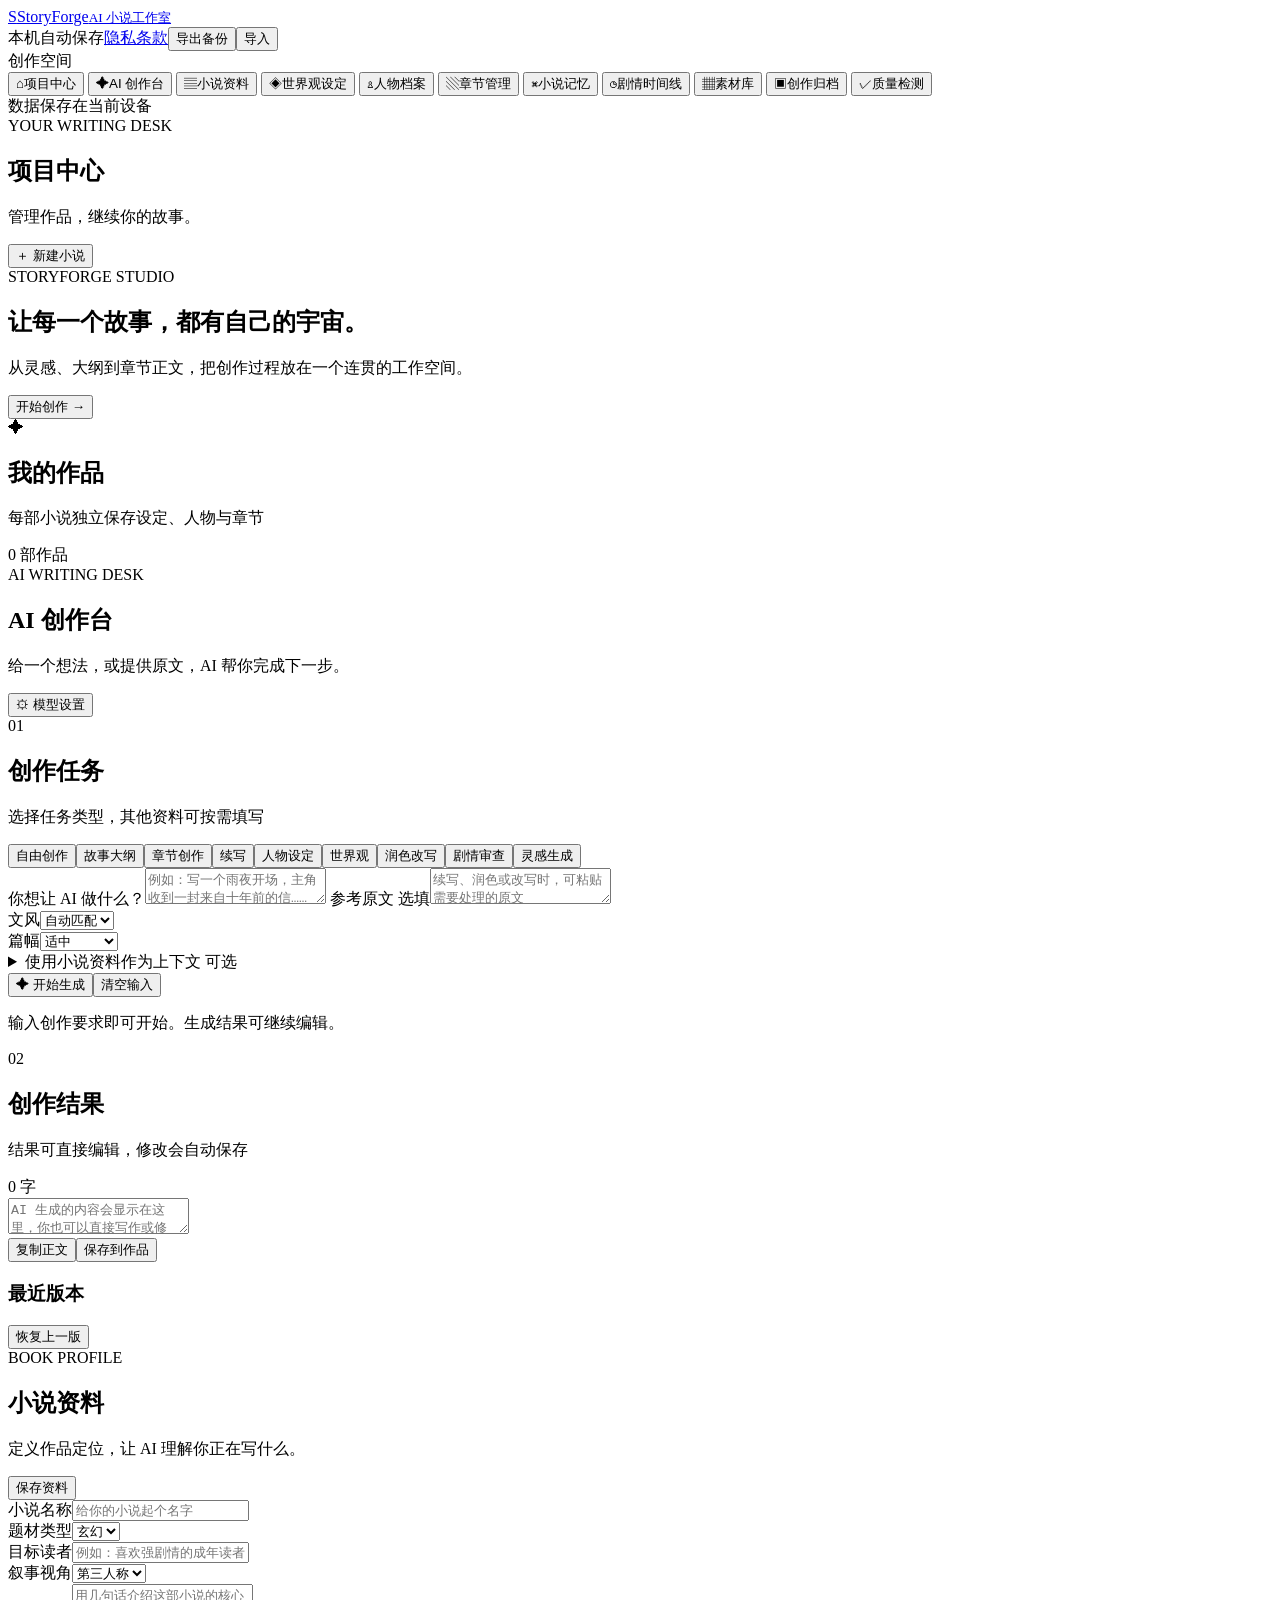
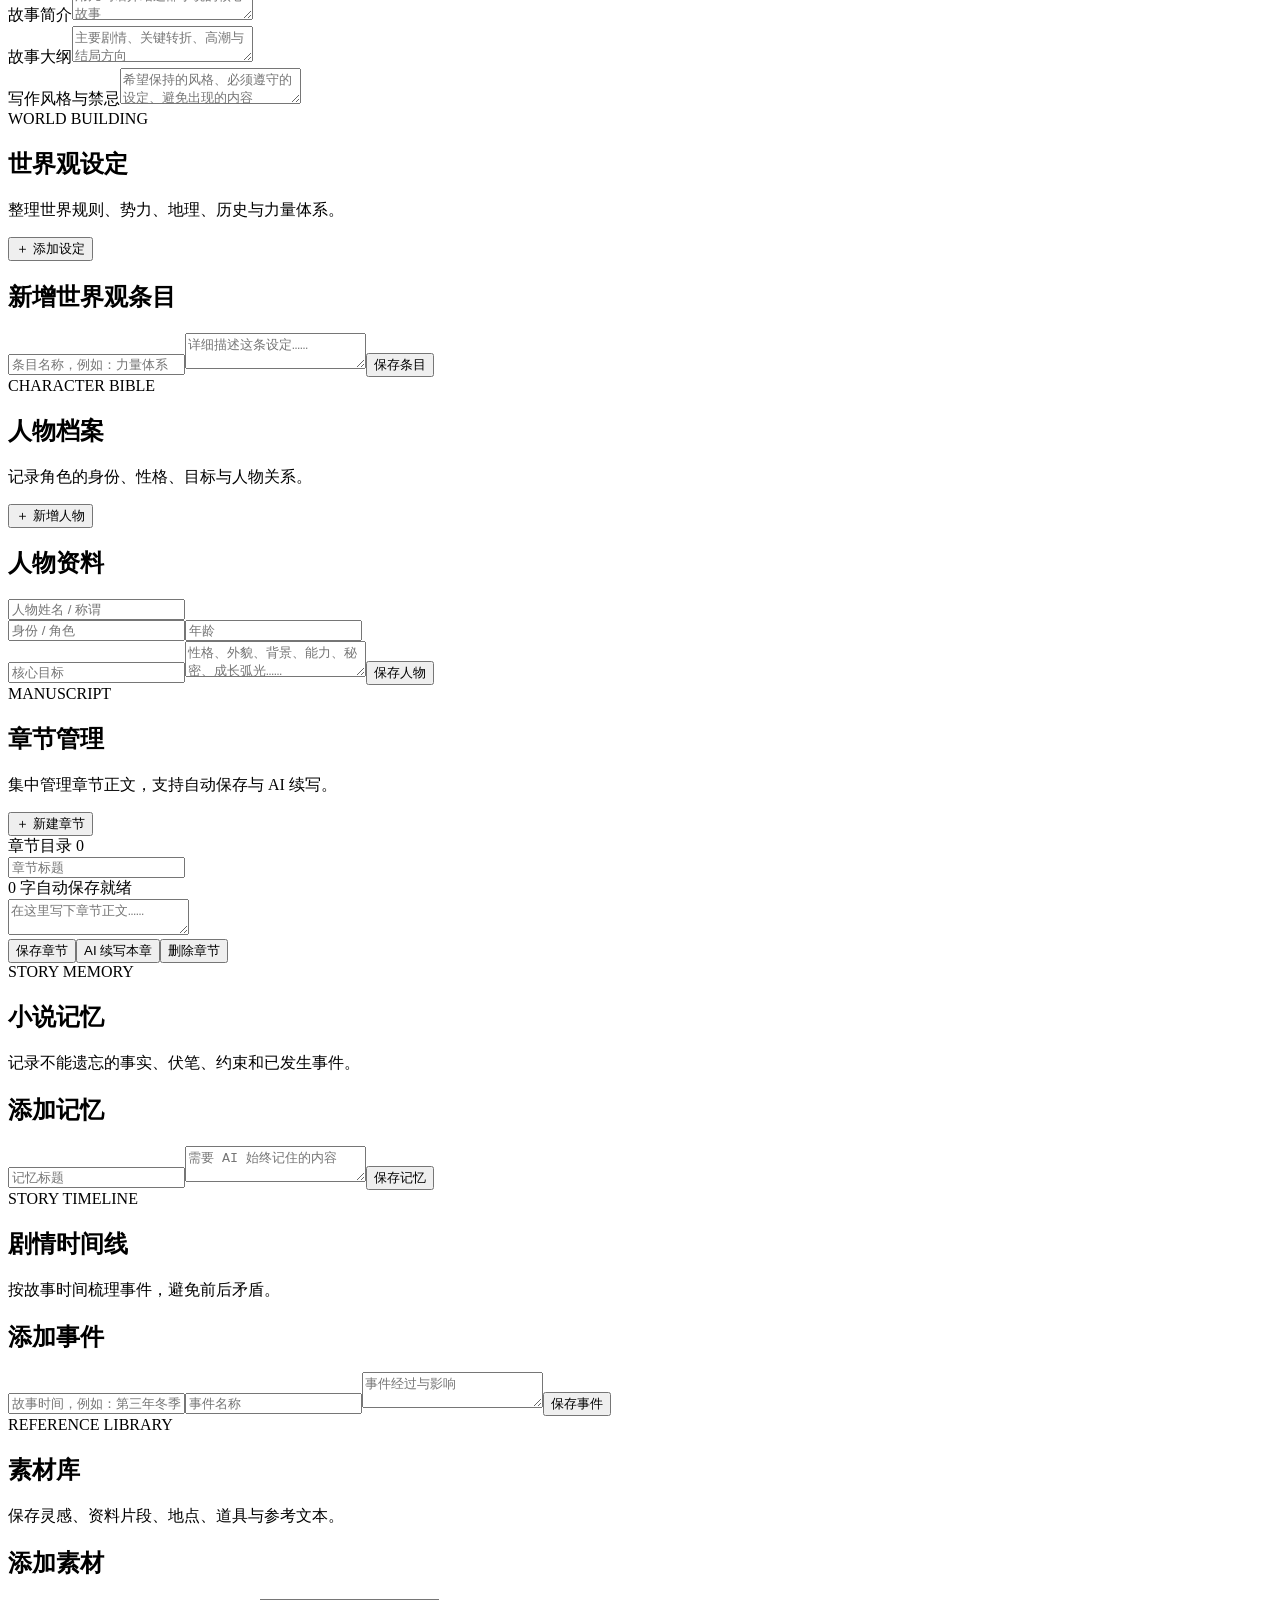
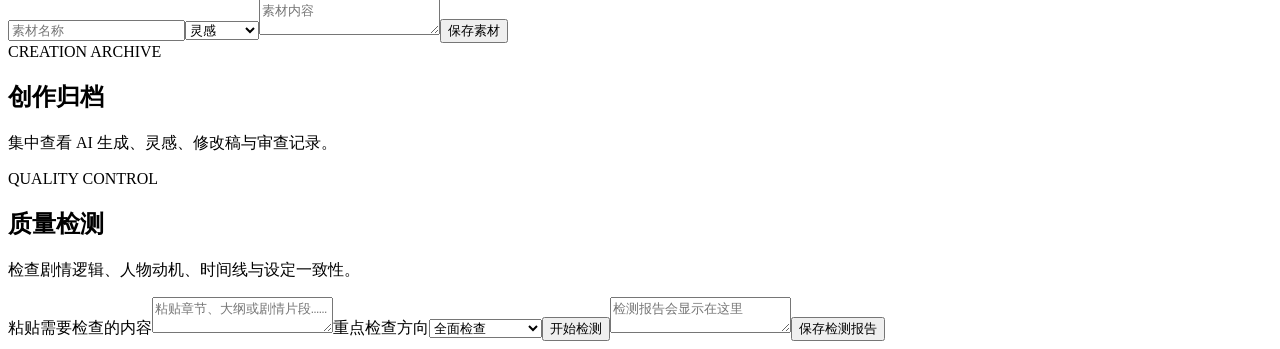
==== commit b5f4160b: "Expose privacy and terms links in the application header" ====
--- a/public/index.html
+++ b/public/index.html
@@ -2,13 +2,13 @@
 <html lang="zh-CN">
 <head>
 <meta charset="utf-8"><meta name="viewport" content="width=device-width,initial-scale=1">
-<meta name="theme-color" content="#101827"><title>StoryForge · AI 小说工作室</title>
+<meta name="theme-color" content="#17243a"><meta name="description" content="StoryForge AI 小说工作室：管理小说项目、世界观、人物、章节与 AI 创作。"><meta property="og:title" content="StoryForge · AI 小说工作室"><meta property="og:description" content="从灵感、大纲到章节正文的完整小说创作工作空间。"><link rel="icon" href="/favicon.svg" type="image/svg+xml"><title>StoryForge · AI 小说工作室</title>
 <link rel="stylesheet" href="/app.css">
 </head>
 <body>
 <header class="topbar">
   <a class="brand" href="#" aria-label="StoryForge 首页"><span class="brand-mark">S</span><span>StoryForge<small>AI 小说工作室</small></span></a>
-  <div class="top-actions"><span id="saveState" class="save-state">本机自动保存</span><button id="exportBtn" class="btn btn-quiet">导出备份</button><button id="importBtn" class="btn btn-quiet">导入</button><input id="importFile" type="file" accept="application/json" hidden></div>
+  <div class="top-actions"><span id="saveState" class="save-state">本机自动保存</span><a class="policy-link" href="/privacy.html">隐私</a><a class="policy-link" href="/terms.html">条款</a><button id="exportBtn" class="btn btn-quiet">导出备份</button><button id="importBtn" class="btn btn-quiet">导入</button><input id="importFile" type="file" accept="application/json" hidden></div>
 </header>
 <div class="app-shell">
   <aside class="sidebar">
